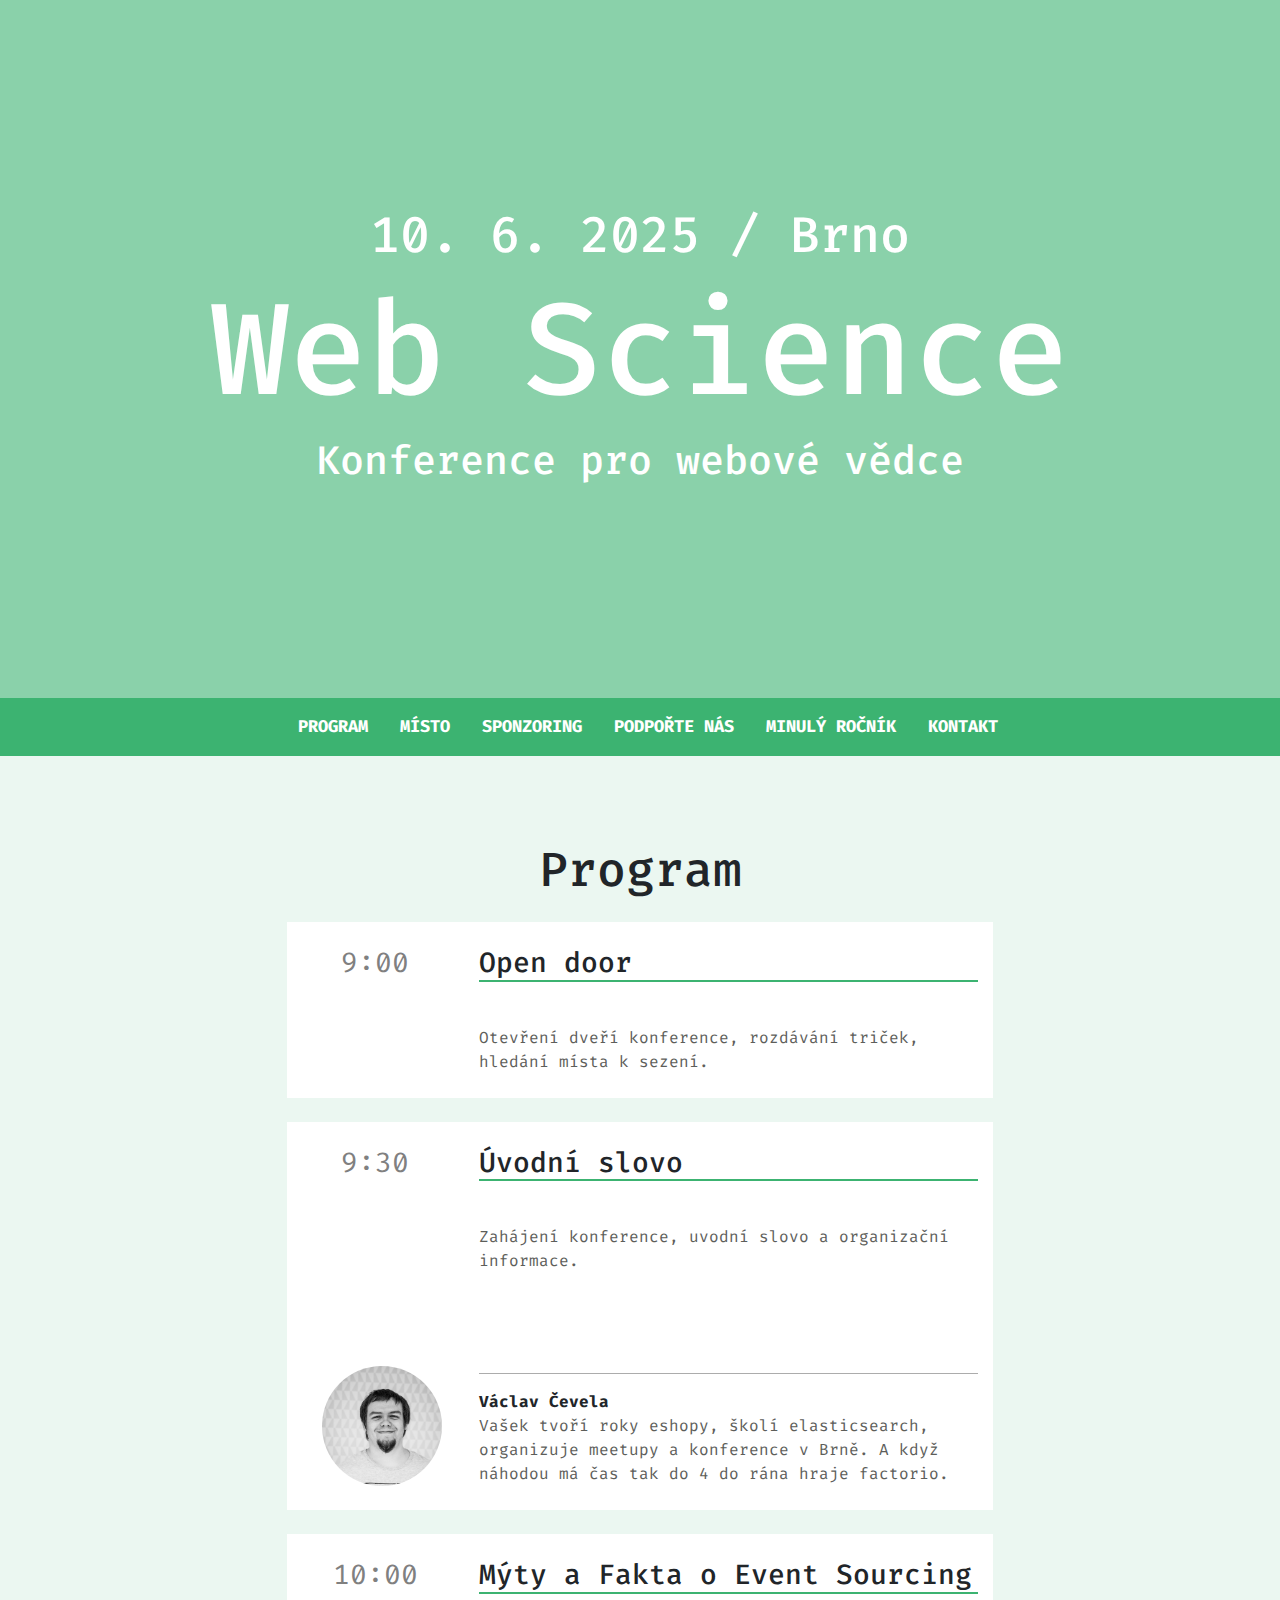
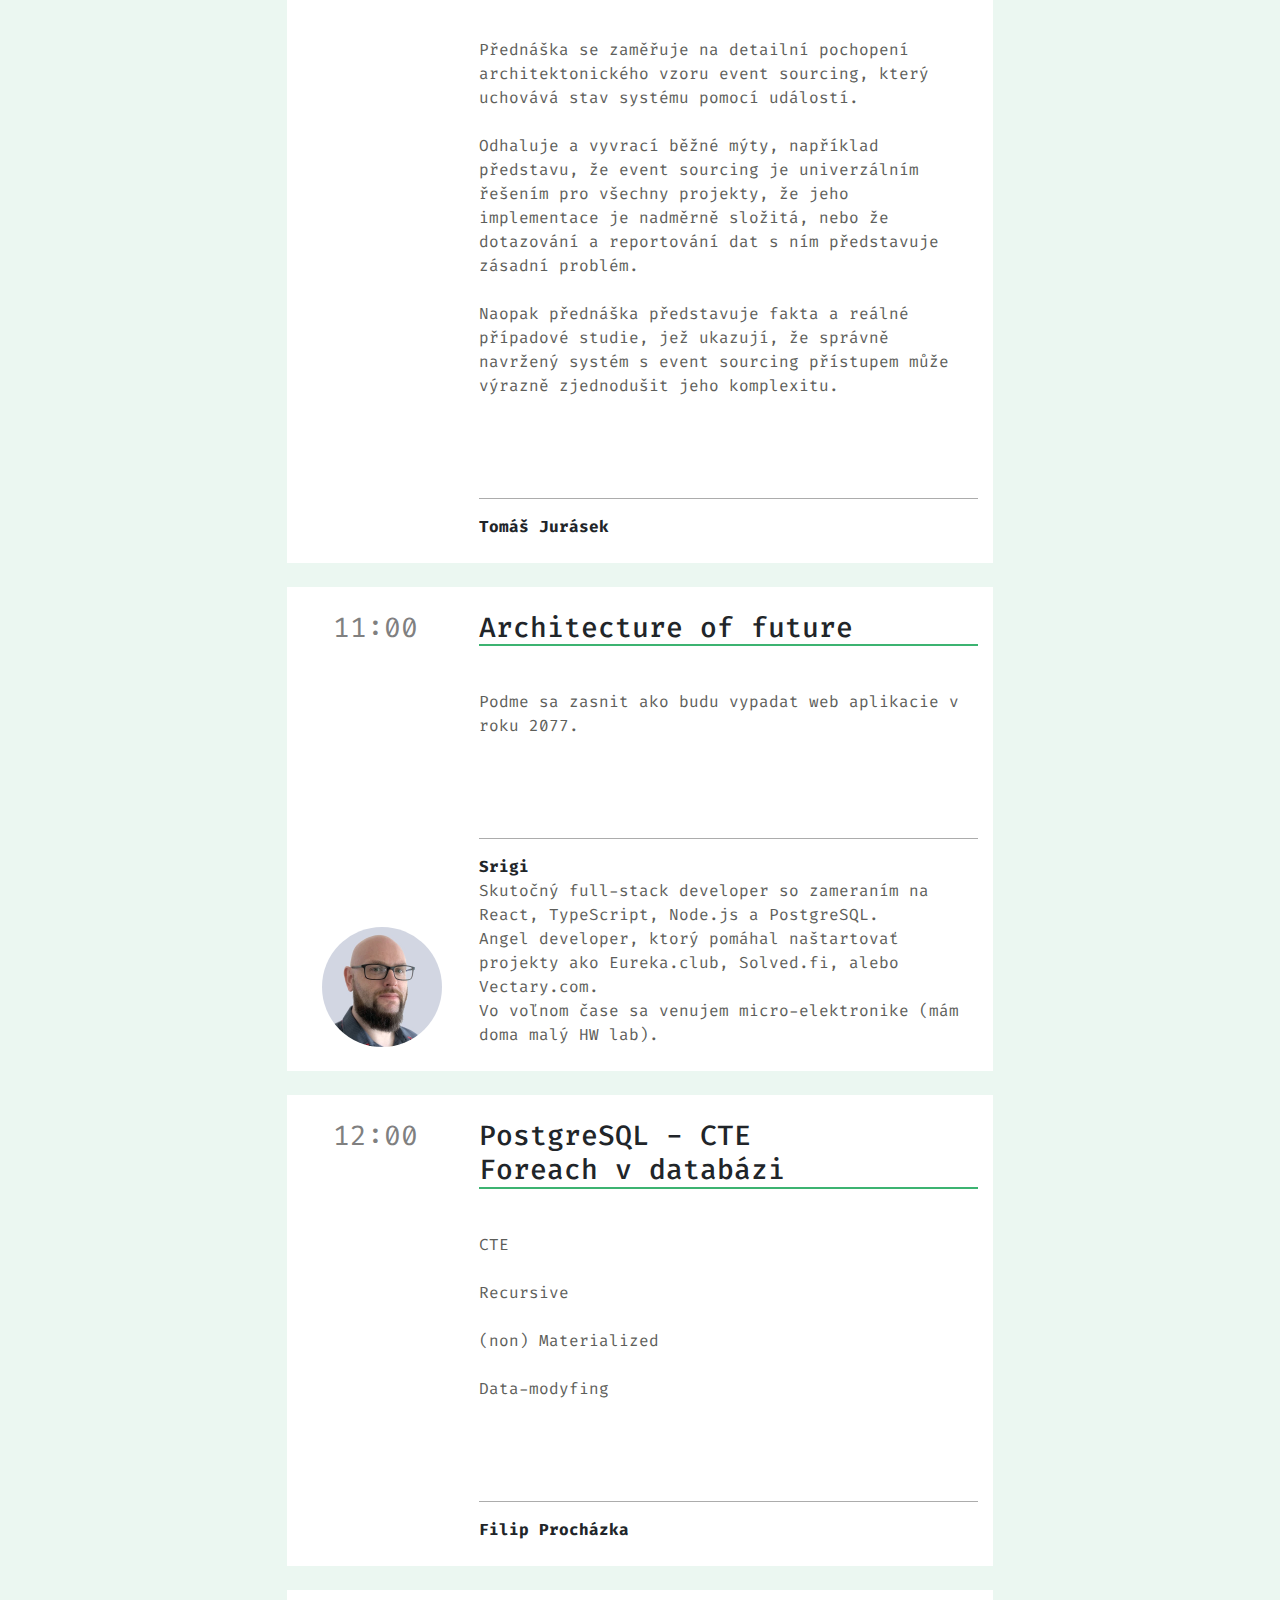
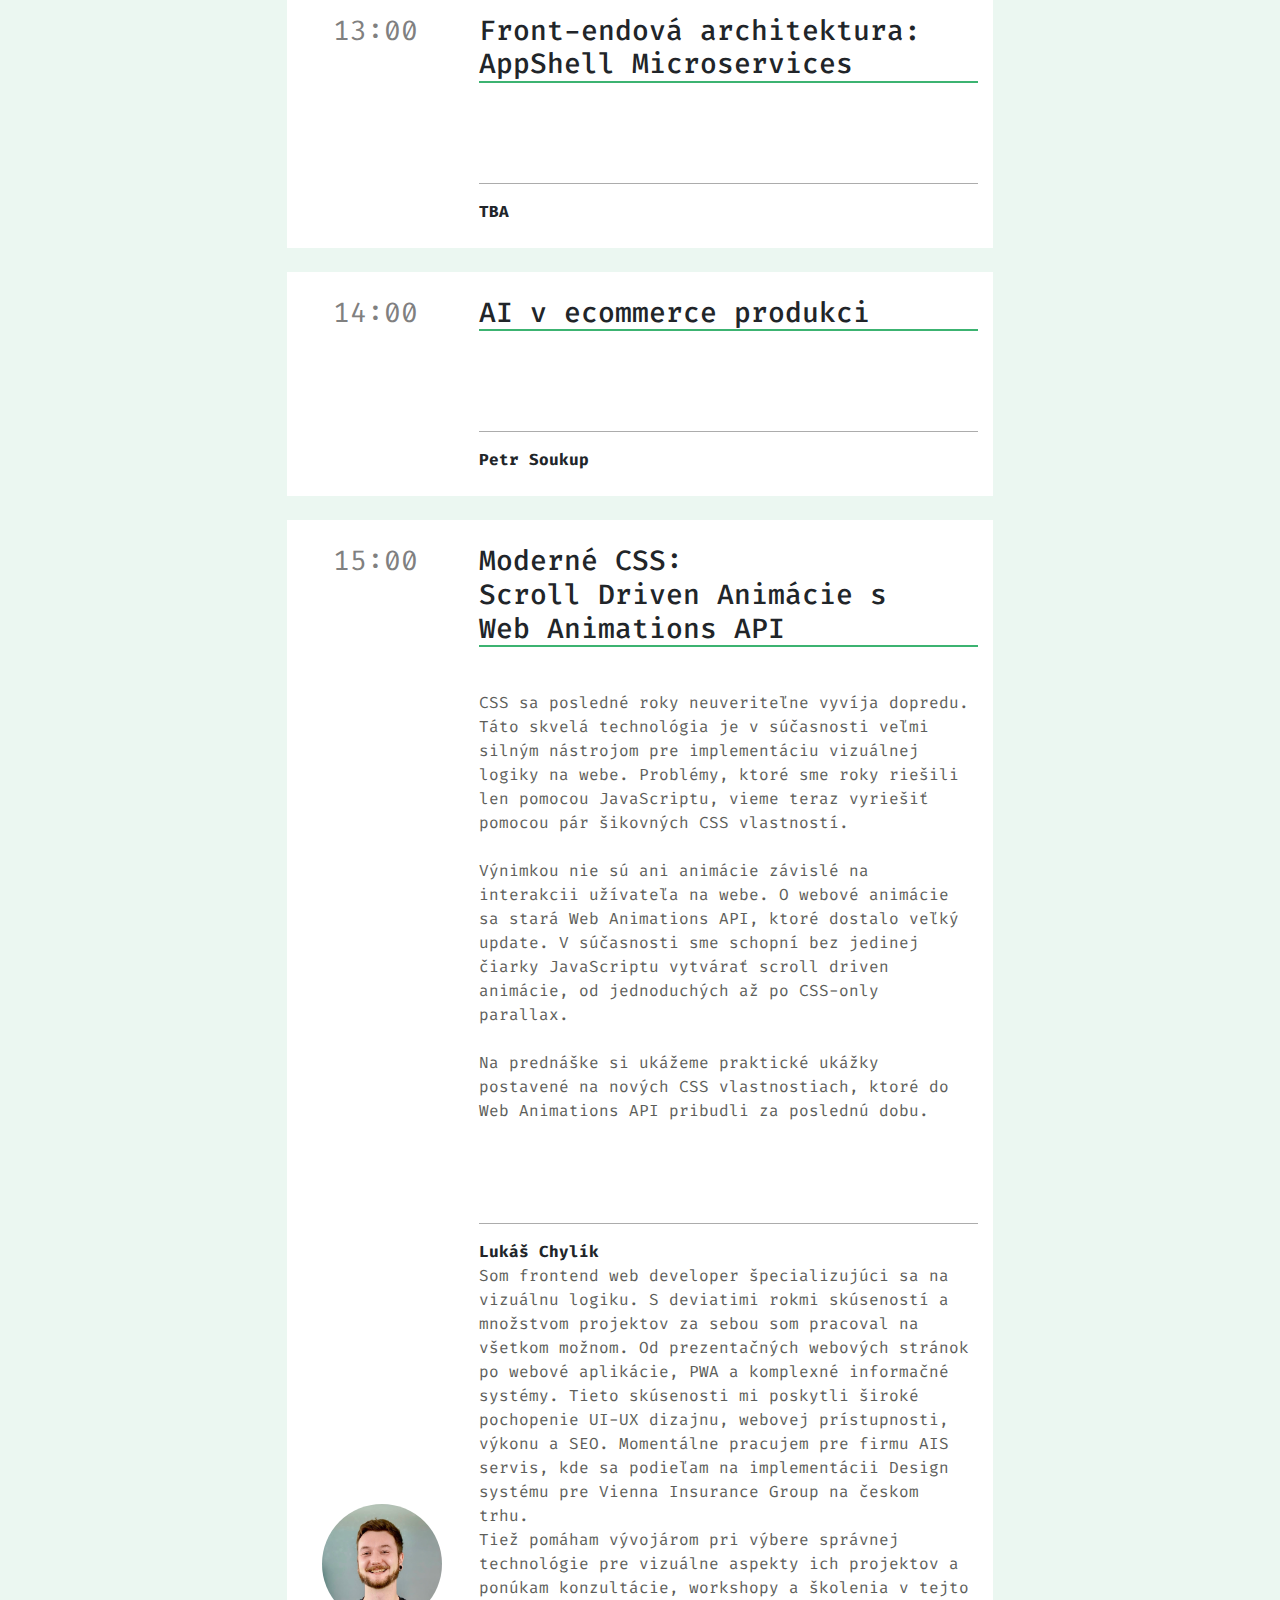
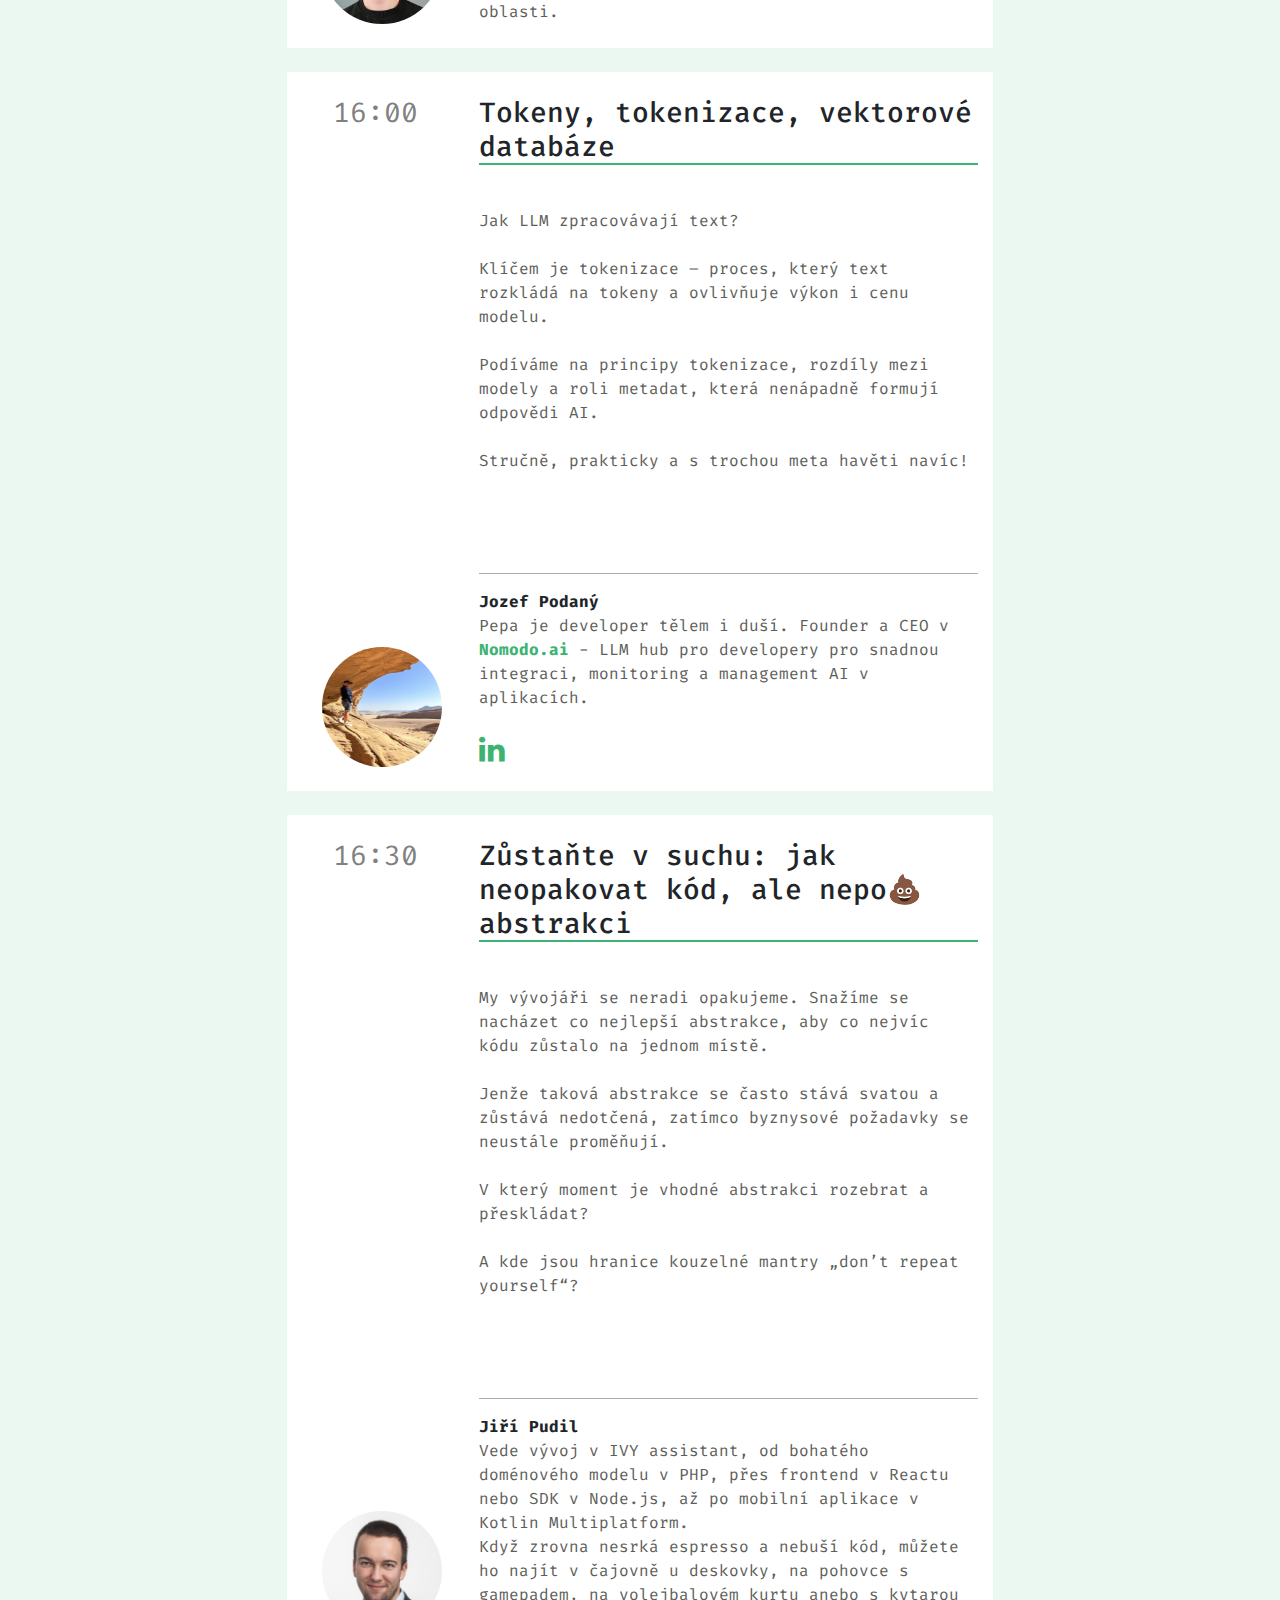
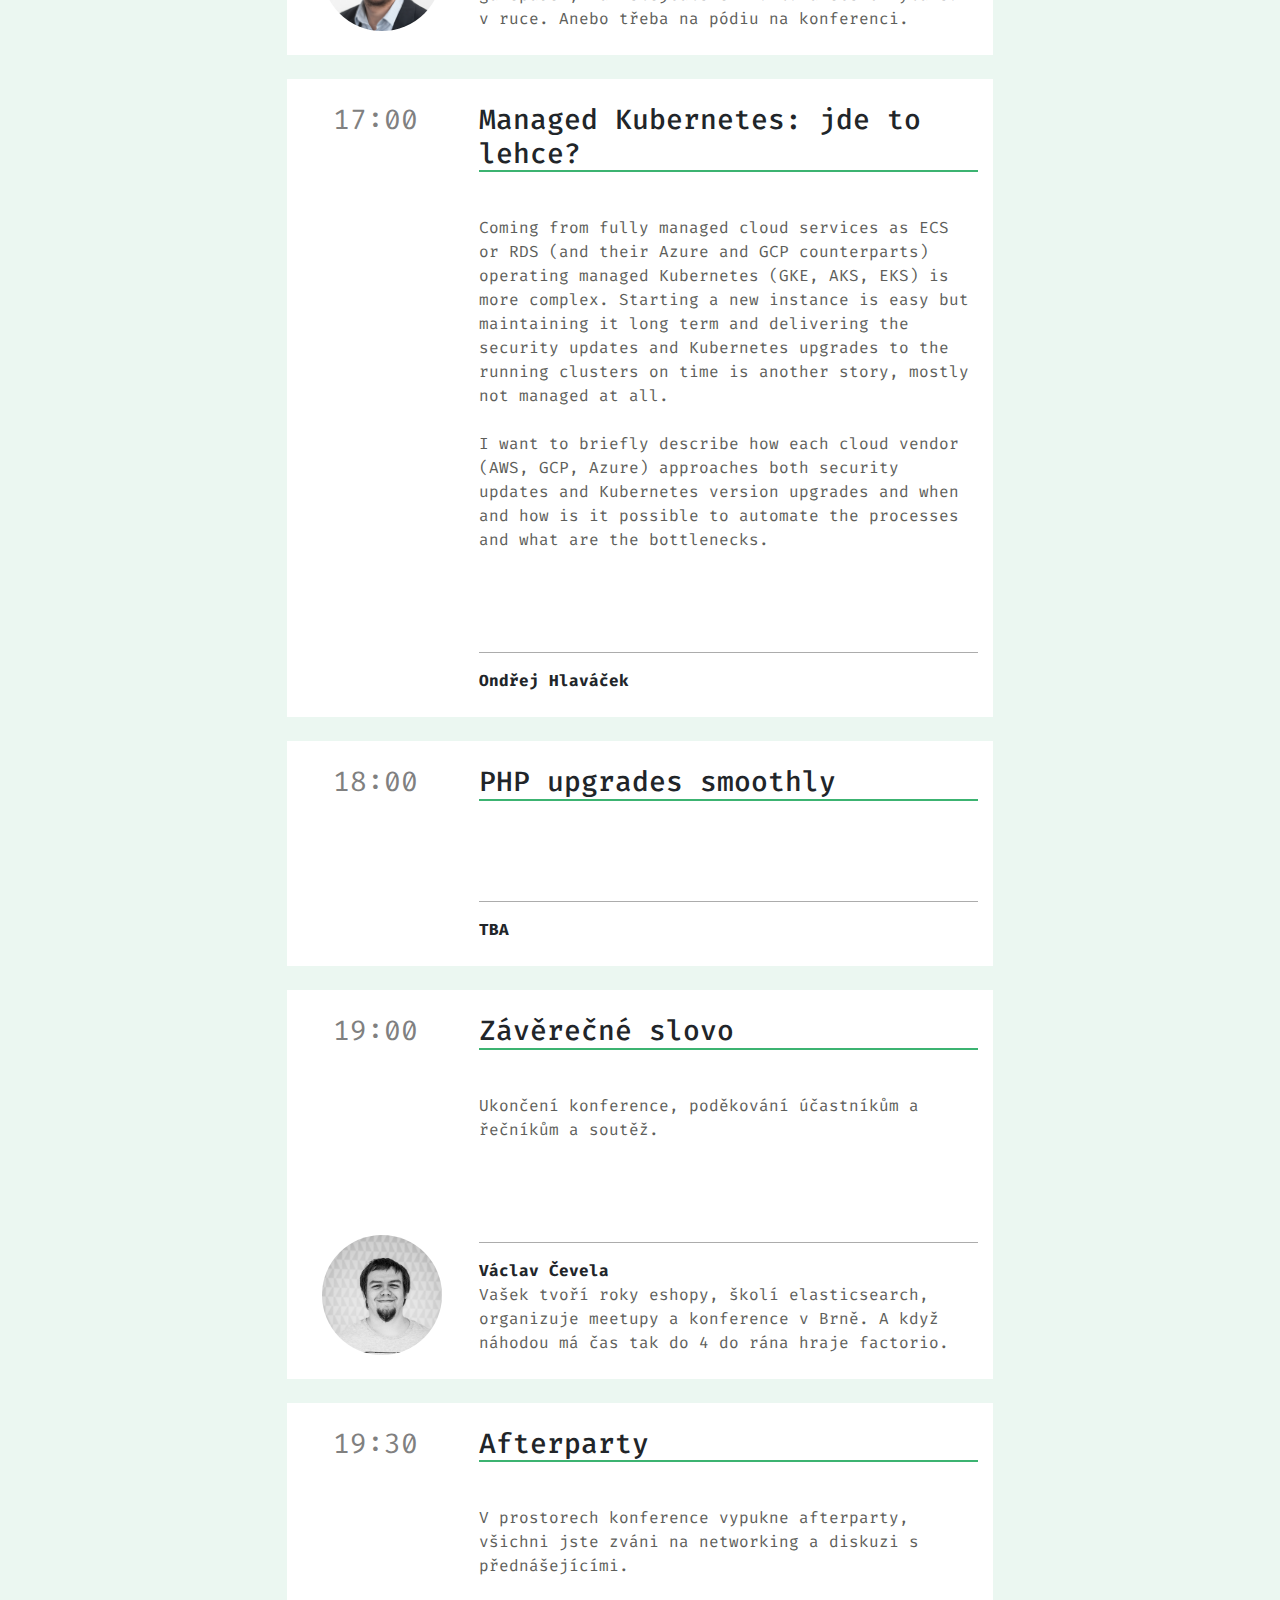
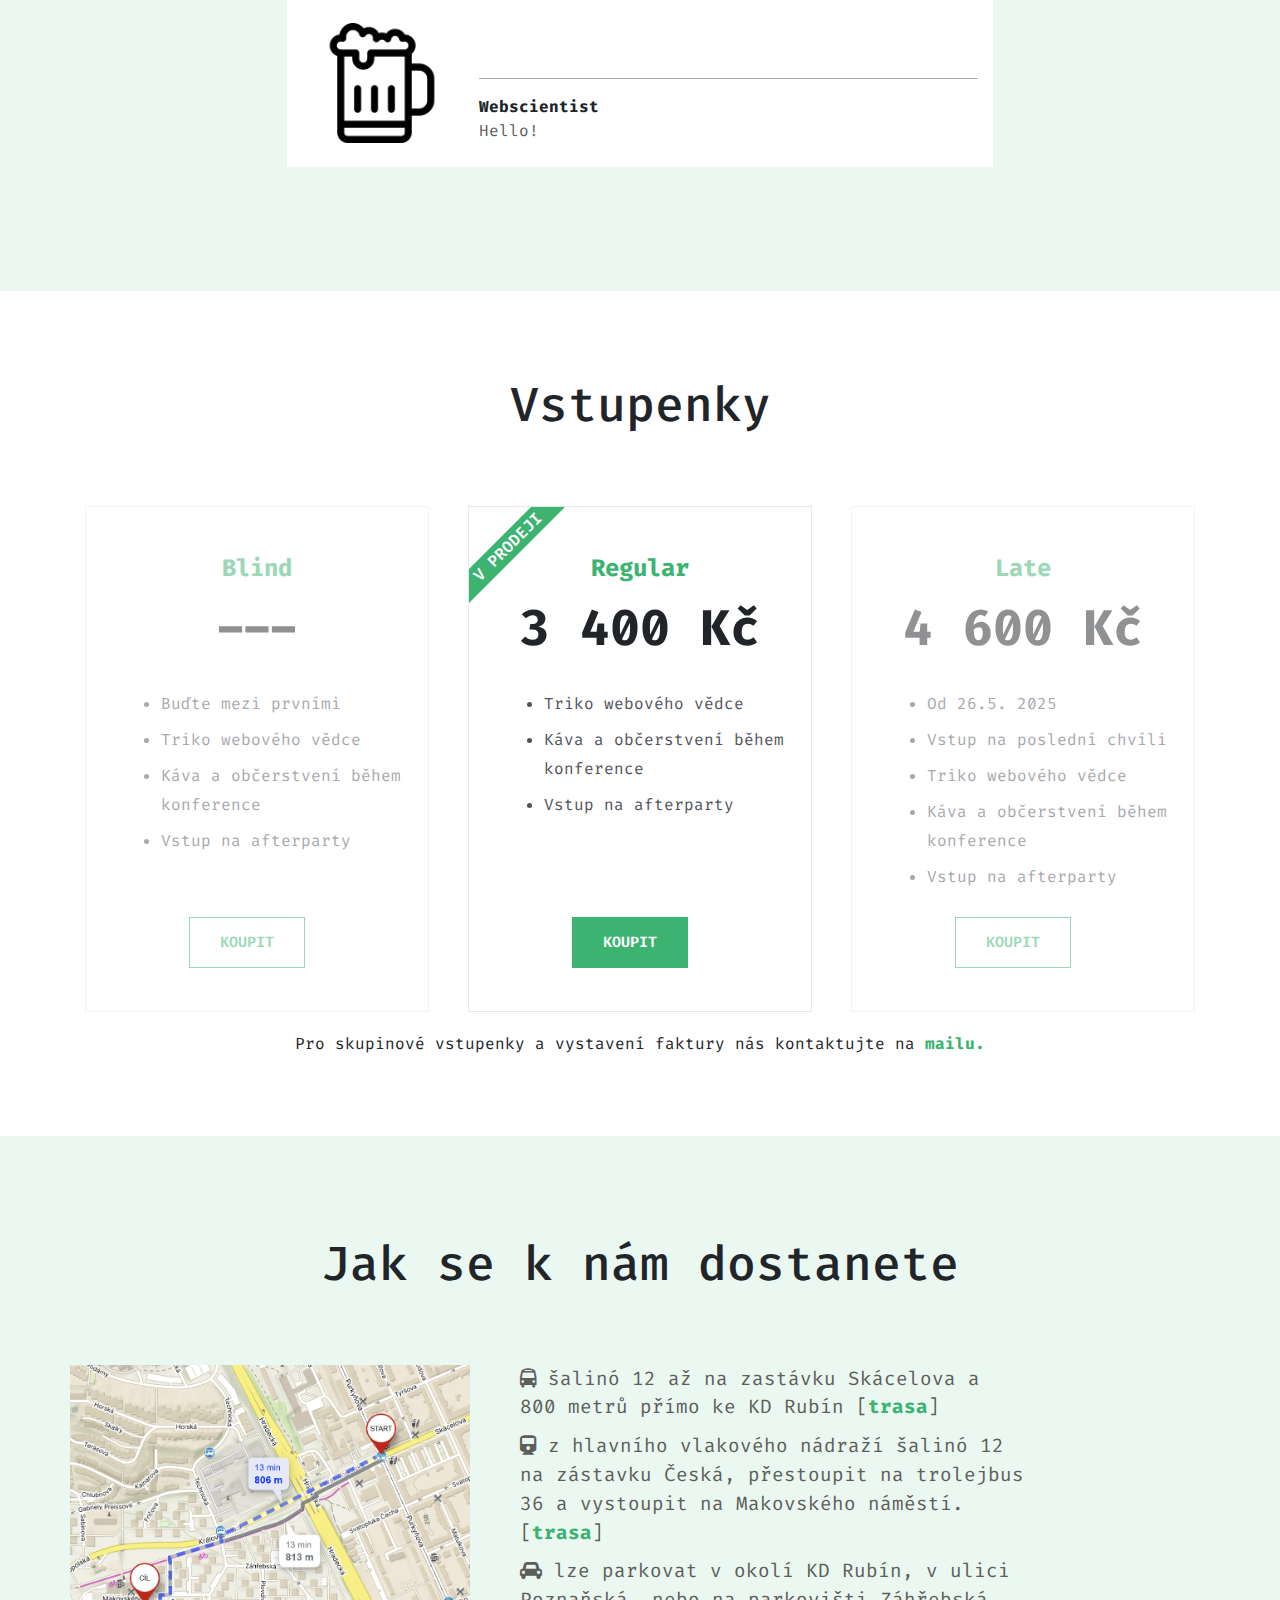
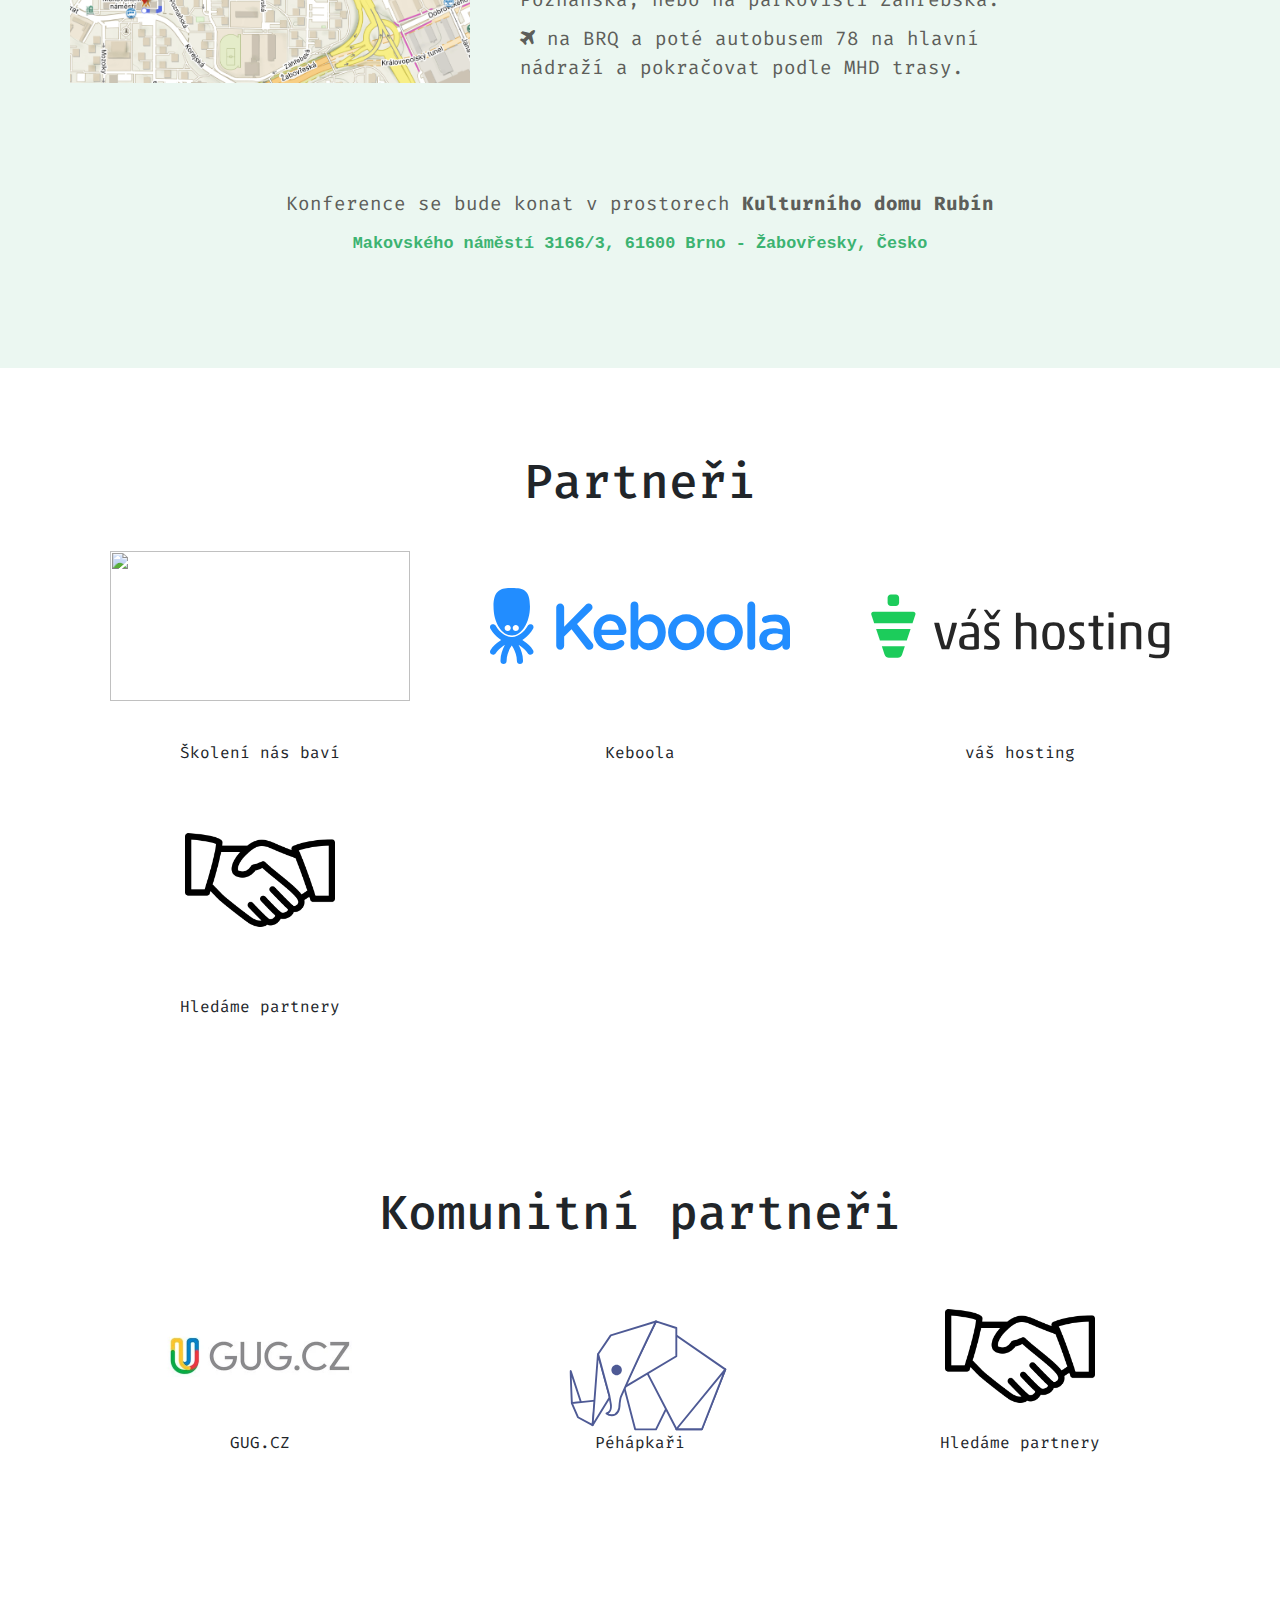
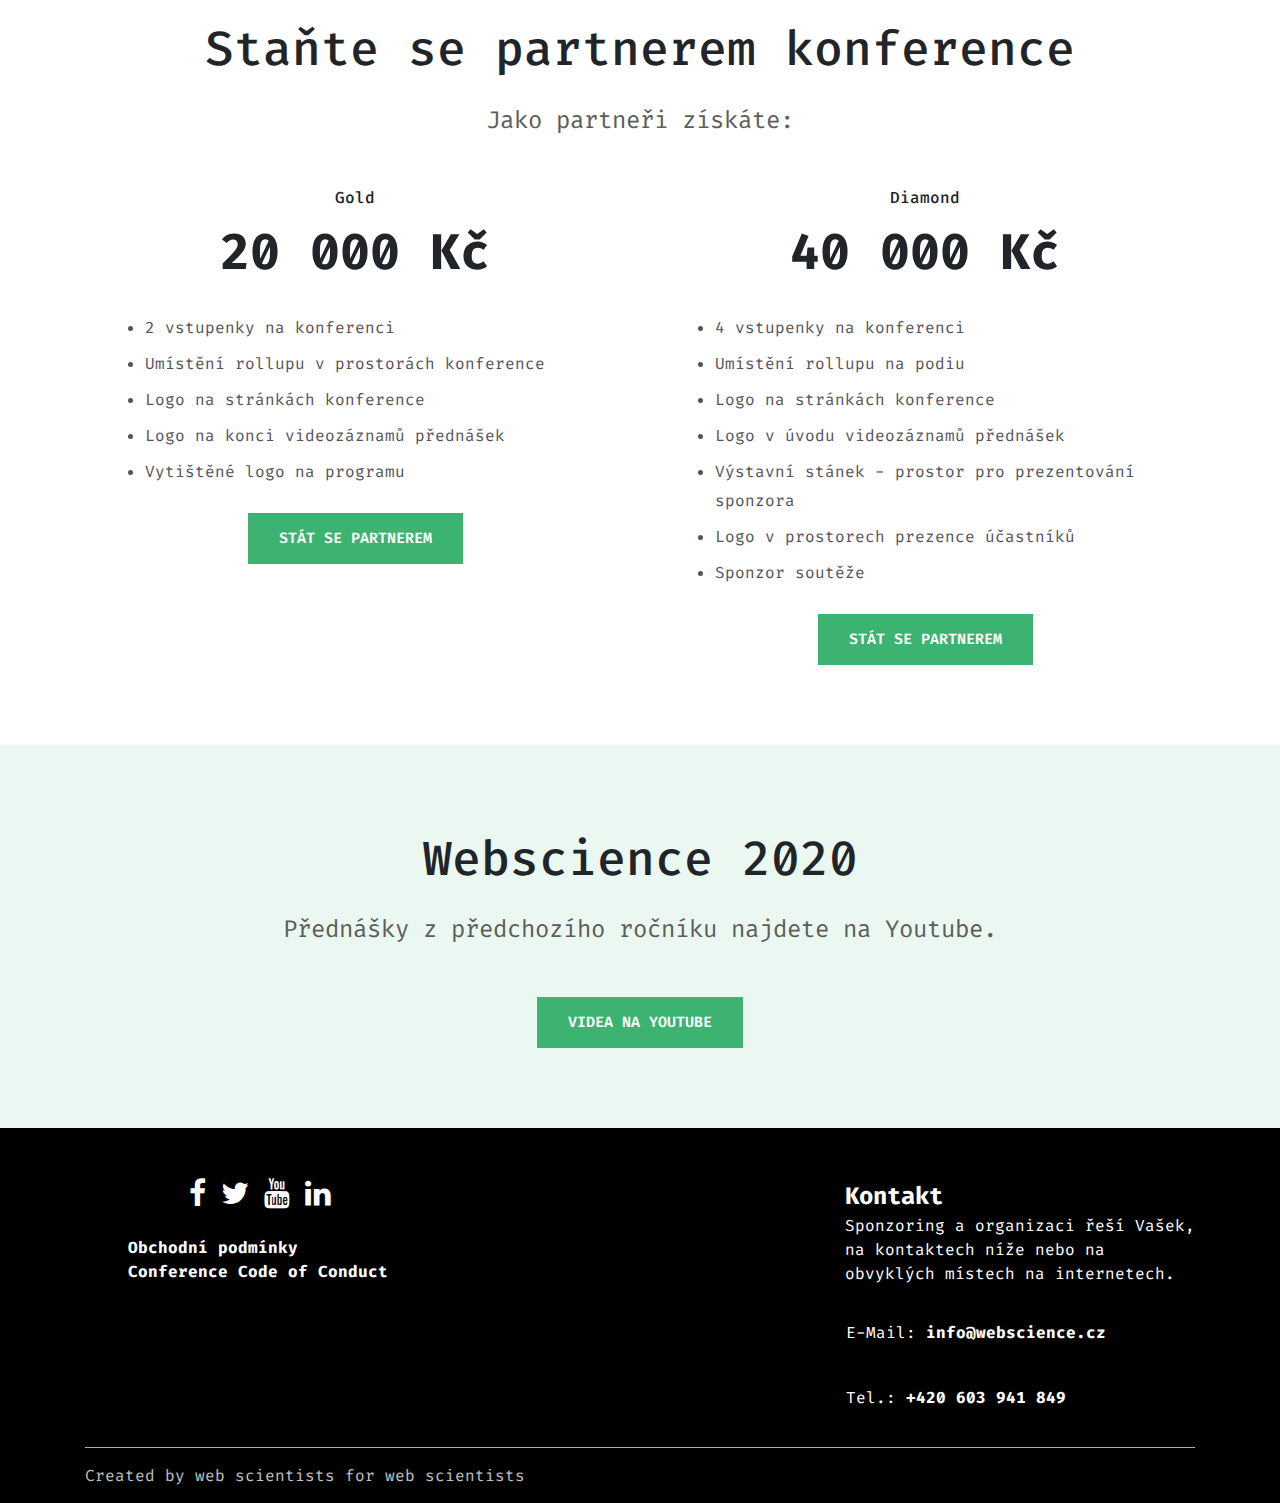
==== index.html @ 7cd4ff77 "typo" ====
<!DOCTYPE html>
<html lang="en">

<head>
    <meta charset="UTF-8">
    <meta name="viewport" content="width=device-width, initial-scale=1.0">
    <meta http-equiv="X-UA-Compatible" content="ie=edge">

    <!-- Google tag (gtag.js) -->
    <script async src="https://www.googletagmanager.com/gtag/js?id=G-Y8CGC4CB51"></script>
    <script>
        window.dataLayer = window.dataLayer || [];
        function gtag(){dataLayer.push(arguments);}
        gtag('js', new Date());

        gtag('config', 'G-Y8CGC4CB51');
    </script>

    <meta name="description" content="Web Science je konference pro webové vědce v Brně. Přijďte si poslechnout jak se dělají weby v 21. století">
    <meta name="keywords" content="konference, prednasky, vzdelavani, workshopy">

    <meta name="og:title" property="og:title" content="Web Science Konference / 10. 6. 2025 / Brno">
    <meta name="og:description" property="og:description" content="Web Science je konference pro webové vědce v Brně. Přijďte si poslechnout jak se dělají weby v 21. století">
    <meta name="og:image" property="og:image" content="https://www.webscience.cz/img/konference_info.png">
    <meta name="og:url" property="og:url" content="https://www.webscience.cz">
    <meta name="og:type" property="og:type" content="website">
    <meta name="og:app_id" property="og:app_id" content="105376257677570">

    <script src="https://api.mapy.cz/loader.js"></script>
    <script>
        Loader.load()
    </script>

    <link rel="stylesheet" href="https://stackpath.bootstrapcdn.com/bootstrap/4.4.1/css/bootstrap.min.css" integrity="sha384-Vkoo8x4CGsO3+Hhxv8T/Q5PaXtkKtu6ug5TOeNV6gBiFeWPGFN9MuhOf23Q9Ifjh" crossorigin="anonymous">
    <link rel="stylesheet" href="https://cdnjs.cloudflare.com/ajax/libs/font-awesome/4.7.0/css/font-awesome.min.css">
    <link rel="stylesheet" href="https://cdn.jsdelivr.net/gh/englishextra/iframe-lightbox@0.2.8/css/iframe-lightbox.min.css">
    <link rel="stylesheet" href="style.css?v=8">
    <link rel="icon" href="img/favicon.png">

    <title>Web Science Konference / 10. 6. 2025 / Brno</title>
</head>

<body>
    <a href="#" id="to-top" class="hidden"><i class="fa fa-angle-up" style="font-size: 28px;color: white;"></i></a>

    <section id="welcome" class="overlay" style="padding-top:0;padding-bottom:0;">
        <div class="text">
            <h5 class="event-date">10. 6. 2025 / Brno</h5>
            <h1 class="brand">Web Science</h1>
            <h6 class="event">Konference pro webové vědce</h6>
        </div>
    </section>

    <header id="menu-space">
        <div class="container">
            <nav id="menu-navbar" class="navbar navbar-expand-md navbar-dark">
                <div id="header-title" class="navbar-brand"></div>

                <button class="navbar-toggler" data-toggle="collapse" data-target="#collapse_target">
                <span class="navbar-toggler-icon"></span>
            </button>
                <div class="collapse navbar-collapse" id="collapse_target">
                    <ul id="menu" class="navbar-nav menu-smaller">
                        <li class="nav-item">
                            <a class="nav-link" href="#program">Program</a>
                        </li>
                        <li class="nav-item">
                            <a class="nav-link" href="#misto">Místo</a>
                        </li>
                        <li class="nav-item">
                            <a class="nav-link" href="#sponzoring">Sponzoring</a>
                        </li>
                        <li class="nav-item">
                            <a class="nav-link" href="#vstupenky">Podpořte nás</a>
                        </li>
                        <li class="nav-item">
                            <a class="nav-link" href="#2020">Minulý ročník</a>
                        </li>
                        <li class="nav-item">
                            <a class="nav-link" href="#kontakt">Kontakt</a>
                        </li>
                    </ul>
                </div>
            </nav>
        </div>
    </header>

    <section id="program" class="section section-with-background">
        <div class="container center">
            <h2>Program</h2>
            <div class="program-box">
                <div class="program-time">
                    <span>9:00</span>
                </div>
                <div class="program-text">
                    <h3 class="program-name">Open door</h3>
                    <p class="program-description">Otevření dveří konference, rozdávání triček, hledání místa k sezení.</p>
                </div>
            </div>
            <div class="program-box">
                <div class="program-time">
                    <span>9:30</span>
                    <img class="speaker" src="img/speaker/vasek.jpg">
                </div>
                <div class="program-text">
                    <h3 class="program-name">Úvodní slovo</h3>
                    <p class="program-description">Zahájení konference, uvodní slovo a organizační informace.</p>
                    <hr>
                    <b>Václav Čevela</b>
                    <p>Vašek tvoří roky eshopy, školí elasticsearch, organizuje meetupy a konference v Brně. A když náhodou má čas tak do 4 do rána hraje factorio.</p>
                </div>
            </div>
            <div class="program-box">
                <div class="program-time">
                    <span>10:00</span>
<!--                    <img class="speaker" src="img/speaker/tomas-jurasek.jpg">-->
                </div>

                <div class="program-text">
                    <h3 class="program-name">Mýty a Fakta o Event Sourcing</h3>
                    <p class="program-description">
                        Přednáška se zaměřuje na detailní pochopení architektonického vzoru event sourcing, který uchovává stav  systému pomocí událostí.
                    </p>
                    <p>
                        Odhaluje a vyvrací běžné mýty, například představu, že event sourcing je univerzálním řešením pro všechny projekty,
                        že jeho implementace je nadměrně složitá, nebo že dotazování a reportování dat s ním představuje zásadní problém.
                    </p>
                    <p>
                        Naopak přednáška představuje fakta a reálné případové studie, jež ukazují, že správně navržený systém s event sourcing přístupem
                        může výrazně zjednodušit jeho komplexitu.
                    </p>
                    <hr>
                    <b>Tomáš Jurásek</b>
                    <p></p>
                </div>
            </div>
            <div class="program-box">
                <div class="program-time">
                    <span>11:00</span>
                    <img class="speaker" src="img/speaker/srigi.jpg">
                </div>

                <div class="program-text">
                    <h3 class="program-name">Architecture of future</h3>
                    <p class="program-description">Podme sa zasnit ako budu vypadat web aplikacie v roku 2077.</p>
                    <hr>
                    <b>Srigi</b>
                    <p>
                        Skutočný full-stack developer so zameraním na React, TypeScript, Node.js a PostgreSQL.
                        <br>
                        Angel developer, ktorý pomáhal naštartovať projekty ako Eureka.club, Solved.fi, alebo Vectary.com.
                        <br>
                        Vo voľnom čase sa venujem micro-elektronike (mám doma malý HW lab).
                    </p>
                </div>
            </div>
            <div class="program-box">
                <div class="program-time">
                    <span>12:00</span>
<!--                    <img class="speaker" src="img/speaker/filip-prochazka.jpg">-->
                </div>

                <div class="program-text">
                    <h3 class="program-name">
                        PostgreSQL - CTE
                        <br>
                        Foreach v databázi
                    </h3>
                    <p class="program-description">
                        CTE
                    </p>
                    <p>
                        Recursive
                    </p>
                    <p>
                        (non) Materialized
                    </p>
                    <p>
                        Data-modyfing
                    </p>
                    <hr>
                    <b>Filip Procházka</b>
                    <p></p>
                </div>
            </div>
            <div class="program-box">
                <div class="program-time">
                    <span>13:00</span>
<!--                    <img class="speaker" src="img/speaker/oriflame.jpg">-->
                </div>

                <div class="program-text">
                    <h3 class="program-name">Front-endová architektura: AppShell Microservices</h3>
<!--                    <p class="program-description">Ukážeme si, jak hybridní přístup k renderování webových stránek kombinuje techniky jako server-side rendering (SSR), client-side rendering (CSR) a statické generování (SSG). Dozvíte se, jak naše ASMS služby zjednodušují správu komplexních webových front-endů a výrazně zlepšují uživatelský zážitek.</p>-->
                    <hr>
                    <b>TBA</b>
                    <p></p>
                </div>
            </div>
            <div class="program-box">
                <div class="program-time">
                    <span>14:00</span>
<!--                    <img class="speaker" src="img/speaker/petr-soukup.jpg">-->
                </div>

                <div class="program-text">
                    <h3 class="program-name">AI v ecommerce produkci</h3>
<!--                    <p class="program-description">TBA</p>-->
                    <hr>
                    <b>Petr Soukup</b>
                    <p></p>
                </div>
            </div>
            <div class="program-box">
                <div class="program-time">
                    <span>15:00</span>
                    <img class="speaker" src="img/speaker/lukas-chylik.jpg">
                </div>

                <div class="program-text">
                    <h3 class="program-name">Moderné CSS: <br> Scroll Driven Animácie s <br>Web Animations API</h3>
                    <p class="program-description">
                        CSS sa posledné roky neuveriteľne vyvíja dopredu. Táto skvelá technológia je v súčasnosti veľmi silným nástrojom pre implementáciu vizuálnej logiky na webe. Problémy, ktoré sme roky riešili len pomocou JavaScriptu, vieme teraz vyriešiť pomocou pár šikovných CSS vlastností.
                    </p>
                    <p>
                        Výnimkou nie sú ani animácie závislé na interakcii užívateľa na webe. O webové animácie sa stará Web Animations API, ktoré dostalo veľký update. V súčasnosti sme schopní bez jedinej čiarky JavaScriptu vytvárať scroll driven animácie, od jednoduchých až po CSS-only parallax.
                    </p>
                    <p>
                        Na prednáške si ukážeme praktické ukážky postavené na nových CSS vlastnostiach, ktoré do Web Animations API pribudli za poslednú dobu.
                    </p>
                    <hr>
                    <b>Lukáš Chylík</b>
                    <p>
                        Som frontend web developer špecializujúci sa na vizuálnu logiku. S deviatimi rokmi skúseností a množstvom projektov za sebou som pracoval na všetkom možnom. Od prezentačných webových stránok po webové aplikácie, PWA a komplexné informačné systémy. Tieto skúsenosti mi poskytli široké pochopenie UI-UX dizajnu, webovej prístupnosti, výkonu a SEO. Momentálne pracujem pre firmu AIS servis, kde sa podieľam na implementácii Design systému pre Vienna Insurance Group na českom trhu.
                        <br>
                        Tiež pomáham vývojárom pri výbere správnej technológie pre vizuálne aspekty ich projektov a ponúkam konzultácie, workshopy a školenia v tejto oblasti.
                    </p>
                </div>
            </div>
            <div class="program-box">
                <div class="program-time">
                    <span>16:00</span>
                    <img class="speaker" src="img/speaker/pepa-podany.png">
                </div>

                <div class="program-text">
                    <h3 class="program-name">Tokeny, tokenizace, vektorové databáze</h3>
                    <p class="program-description">
                        Jak LLM zpracovávají text?
                    </p>
                    <p>
                        Klíčem je tokenizace – proces, který text rozkládá na tokeny a ovlivňuje výkon i cenu modelu.
                    </p>
                    <p>
                        Podíváme na principy tokenizace, rozdíly mezi modely a roli metadat, která nenápadně formují odpovědi AI.
                    </p>
                    <p>
                        Stručně, prakticky a s trochou meta havěti navíc!
                    </p>
                    <hr>
                    <b>Jozef Podaný</b>
                    <p>
                        Pepa je developer tělem i duší. Founder a CEO v <a href="https://www.nomodo.ai/" target="_blank">Nomodo.ai</a> - LLM hub pro developery pro snadnou integraci, monitoring a management AI v aplikacích.
                    </p>
                    <p>
                        <a href="https://www.linkedin.com/in/podany-josef/"><i class="fa fa-linkedin" style="font-size:30px;"></i></a>
                    </p>
                </div>
            </div>
<!--            <div class="program-box">-->
<!--                <div class="program-time">-->
<!--                    <span>16:20</span>-->
<!--                    <img class="speaker" src="img/speaker/michal-abaffy.jpg">-->
<!--                </div>-->
<!---->
<!--                <div class="program-text">-->
<!--                    <h3 class="program-name">Program - TBA</h3>-->
<!--                    <p class="program-description">TBA</p>-->
<!--                    <hr>-->
<!--                    <b>Michal Abaffy</b>-->
<!--                    <p>Něco o něm</p>-->
<!--                </div>-->
<!--            </div>-->
            <div class="program-box">
                <div class="program-time">
                    <span>16:30</span>
                    <img class="speaker" src="img/speaker/jirka-pudil.jpg">
                </div>

                <div class="program-text">
                    <h3 class="program-name">Zůstaňte v suchu: jak neopakovat kód, ale nepo💩 abstrakci</h3>
                    <p class="program-description">
                        My vývojáři se neradi opakujeme. Snažíme se nacházet co nejlepší abstrakce, aby co nejvíc kódu zůstalo na jednom místě.
                    </p>
                    <p>
                        Jenže taková abstrakce se často stává svatou a zůstává nedotčená, zatímco byznysové požadavky se neustále proměňují.
                    </p>
                    <p>
                        V který moment je vhodné abstrakci rozebrat a přeskládat?
                    </p>
                    <p>
                        A kde jsou hranice kouzelné mantry „don’t repeat yourself“?
                    </p>
                    <hr>
                    <b>Jiří Pudil</b>
                    <p>
                        Vede vývoj v IVY assistant, od bohatého doménového modelu v PHP, přes frontend v Reactu nebo SDK v Node.js, až po mobilní aplikace v Kotlin Multiplatform.
                        <br>
                        Když zrovna nesrká espresso a nebuší kód, můžete ho najít v čajovně u deskovky, na pohovce s gamepadem, na volejbalovém kurtu anebo s kytarou v ruce. Anebo třeba na pódiu na konferenci.
                    </p>
                </div>
            </div>
            <div class="program-box">
                <div class="program-time">
                    <span>17:00</span>
<!--                    <img class="speaker" src="img/speaker/ondrej-hlavacek.jpg">-->
                </div>

                <div class="program-text">
                    <h3 class="program-name">Managed Kubernetes: jde to lehce?</h3>
                    <p class="program-description">
                        Coming from fully managed cloud services as ECS or RDS (and their Azure and GCP counterparts) operating managed Kubernetes (GKE, AKS, EKS) is more complex. Starting a new instance is easy but maintaining it long term and delivering the security updates and Kubernetes upgrades to the running clusters on time is another story, mostly not managed at all.
                    </p>
                    <p>
                        I want to briefly describe how each cloud vendor (AWS, GCP, Azure) approaches both security updates and Kubernetes version upgrades and when and how is it possible to automate the processes and what are the bottlenecks.
                    </p>
                    <hr>
                    <b>Ondřej Hlaváček</b>
                    <p></p>
                </div>
            </div>
            <div class="program-box">
                <div class="program-time">
                    <span>18:00</span>
<!--                    <img class="speaker" src="img/speaker/kiwi.jpg">-->
                </div>

                <div class="program-text">
                    <h3 class="program-name">PHP upgrades smoothly</h3>
<!--                    <p class="program-description">TBA</p>-->
                    <hr>
                    <b>TBA</b>
                    <p></p>
                </div>
            </div>
            <div class="program-box">
                <div class="program-time">
                    <span>19:00</span>
                    <img class="speaker" src="img/speaker/vasek.jpg">
                </div>
                <div class="program-text">
                    <h3 class="program-name">Závěrečné slovo</h3>
                    <p class="program-description">
                        Ukončení konference, poděkování účastníkům a řečníkům a soutěž.
                    </p>
                    <hr>
                    <b>Václav Čevela</b>
                    <p>Vašek tvoří roky eshopy, školí elasticsearch, organizuje meetupy a konference v Brně. A když náhodou má čas tak do 4 do rána hraje factorio.</p>
                </div>
            </div>
            <div class="program-box">
                <div class="program-time">
                    <span>19:30</span>
                    <img src="img/beer.png">
                </div>

                <div class="program-text">
                    <h3 class="program-name">Afterparty</h3>
                    <p class="program-description">
                        V prostorech konference vypukne afterparty, všichni jste zváni na networking a diskuzi s přednášejícími.
                    </p>
                    <hr>
                    <b>Webscientist</b>
                    <p>Hello!</p>
                </div>
            </div>
        </div>
    </section>

    <section id="vstupenky" class="section section-with-buy-box">
        <div class="container center">
            <h2>Vstupenky</h2>
            <br>
            <br>
            <div class="buy-box">
                <div class="buy-package sold-out">
                    <h6>Blind</h6>
                    <div class="package-price">
                        <span>---</span>
                    </div>
                    <div class="package-description">
                        <ul>
                            <li>Buďte mezi prvními</li>
                            <li>Triko webového vědce</li>
                            <li>Káva a občerstvení během konference</li>
                            <li>Vstup na afterparty</li>
                        </ul>
                    </div>
                    <a href="#" class="my-btn disabled" data-srolling="true">Koupit</a>
                </div>
                <div class="buy-package">
                    <span class="sale-label">V prodeji</span>
                    <h6>Regular</h6>
                    <div class="package-price">
                        <span>3 400 Kč</span>
                    </div>
                    <div class="package-description">
                        <ul>
                            <li>Triko webového vědce</li>
                            <li>Káva a občerstvení během konference</li>
                            <li>Vstup na afterparty</li>
                        </ul>
                    </div>
                    <a href="https://buy.stripe.com/bIY28M0Et1ASa3e289" class="my-btn" data-scrolling="true">Koupit</a>
                </div>
                <div class="buy-package sold-out">
                    <h6>Late</h6>
                    <div class="package-price">
                        <span>4 600 Kč</span>
                    </div>
                    <div class="package-description">
                        <ul>
                            <li>Od 26.5. 2025</li>
                            <li>Vstup na poslední chvíli</li>
                            <li>Triko webového vědce</li>
                            <li>Káva a občerstvení během konference</li>
                            <li>Vstup na afterparty</li>
                        </ul>
                    </div>
                    <a href="#" class="my-btn disabled" data-srolling="true">Koupit</a>
                </div>
            </div>
            Pro skupinové vstupenky a vystavení faktury nás kontaktujte na <a href="mailto:info@webscience.cz>">mailu.</a>
        </div>
    </section>

    <section id="misto" class="section section-with-background">
        <div class="container center">
            <h2>Jak se k nám dostanete</h2>
            <br>
            <br>
            <div class="row">
                <a class="map" href="https://mapy.cz/turisticka?source=firm&id=428590&x=16.5768886&y=49.2185193&z=18">
                    <div class="col-md-6">
                    </div>
                </a>
                <div class="col-md-6 text">
                    <ul>
                        <li><i class="fa fa-bus"></i> šalinó 12 až na zastávku Skácelova a 800 metrů přímo ke KD Rubín [<a href="https://mapy.cz/s/novafonuru" data-padding-bottom="96%" target="_blank">trasa</a>]</li>
                        <li><i class="fa fa-train"></i> z hlavního vlakového nádraží šalinó 12 na zástavku Česká, přestoupit na trolejbus 36 a vystoupit na Makovského náměstí. [<a href="https://mapy.cz/s/cutavejupu" data-padding-bottom="96%" target="_blank">trasa</a>]</li>
                        <li><i class="fa fa-car"></i> lze parkovat v okolí KD Rubín, v ulici Poznaňská, nebo na parkovišti Záhřebská.</li>
                        <li><i class="fa fa-plane"></i> na BRQ a poté autobusem 78 na hlavní nádraží a pokračovat podle MHD trasy.</li>
                    </ul>
                </div>
            </div>
            <div class="row">
                <div class="col-md-12 text-center">
                    <ul>
                        <li>Konference se bude konat v prostorech <strong>Kulturního domu Rubín</strong></li>
                        <li><code>Makovského náměstí 3166/3, 61600 Brno - Žabovřesky, Česko</code></li>
                    </ul>
                </div>
            </div>
        </div>
    </section>

    <section id="sponzoring" class="section section-with-buy-box">
        <div class="container center">
            <h2>Partneři</h2>
            <div class="row sponzors-list">
                <div class="col-md-4">
                    <a href="https://www.skoleninasbavi.cz/" target="_blank">
                        <img src="img/partners/skoleni.svg" width="300" height="150">
                    </a>
                    Školení nás baví
                </div>
                <div class="col-md-4">
                    <a href="https://www.keboola.com/" target="_blank">
                        <img src="img/partners/Keboola_logo.svg" width="300" height="150">
                    </a>
                    Keboola
                </div>
                <div class="col-md-4">
                    <a href="https://www.vas-hosting.cz/" target="_blank">
                        <img src="img/partners/vas-hosting.svg" width="300" height="150">
                    </a>
                    <br />
                    váš hosting
                </div>
            </div>
            <div class="row sponzors-list">
                <div class="col-md-4">
                    <a href="#" target="_blank">
                        <img src="img/hands.png" height="150" >
                    </a>
                    <br />
                    Hledáme partnery
                </div>
            </div>
        </div>
    </section>

    <section class="section section-with-buy-box">
        <div class="container center">
            <h2>Komunitní partneři</h2>
            <div class="row sponzors-list">
                <div class="col-md-4">
                    <a href="https://gug.cz/" target="_blank">
                        <img src="img/partners/gug.webp" width="200" height="150">
                    </a>
                    <br />
                    GUG.CZ
                </div>
                <div class="col-md-4">
                    <a href="https://pehapkari.cz/" target="_blank">
                        <img src="img/partners/pehapkari.svg" width="300" height="150">
                    </a>
                    Péhápkaři
                </div>
                <div class="col-md-4">
                    <a href="#" target="_blank">
                        <img src="img/hands.png" height="150">
                    </a>
                    <br />
                    Hledáme partnery
                </div>
            </div>
        </div>
    </section>

    <section id="be-sponzor" class="section section-with-buy-box">
        <div class="container center">
            <h2>Staňte se partnerem konference</h2>
            <p class="description">Jako partneři získáte:</p>
            <div class="row sponzors-list">
                <div class="col-md-6">
                    <h6>Gold</h6>
                    <div class="package-price">
                        <span>20 000 Kč</span>
                    </div>
                    <div class="package-description">
                        <ul>
                            <li>2 vstupenky na konferenci</li>
                            <li>Umístění rollupu v prostorách konference</li>
                            <li>Logo na stránkách konference</li>
                            <li>Logo na konci videozáznamů přednášek</li>
                            <li>Vytištěné logo na programu</li>
                        </ul>
                    </div>
                    <a href="https://docs.google.com/forms/d/e/1FAIpQLScn_l0kuqSj3A4d-xBy5cH53HOI6S9iSIfmnFir4iHCRrXn-w/viewform?usp=header" class="my-btn">STÁT SE PARTNEREM</a>
                </div>
                <div class="col-md-6">
                    <h6>Diamond</h6>
                    <div class="package-price">
                        <span>40 000 Kč</span>
                    </div>
                    <div class="package-description">
                        <ul>
                            <li>4 vstupenky na konferenci</li>
                            <li>Umístění rollupu na podiu</li>
                            <li>Logo na stránkách konference</li>
                            <li>Logo v úvodu videozáznamů přednášek</li>
                            <li>Výstavní stánek - prostor pro prezentování sponzora</li>
                            <li>Logo v prostorech prezence účastníků</li>
                            <li>Sponzor soutěže</li>
                        </ul>
                    </div>
                    <a href="https://docs.google.com/forms/d/e/1FAIpQLScn_l0kuqSj3A4d-xBy5cH53HOI6S9iSIfmnFir4iHCRrXn-w/viewform?usp=header" class="my-btn">STÁT SE PARTNEREM</a>
                </div>
            </div>
        </div>
    </section>

    <section id="2020" class="section section-with-buy-box section-with-background">
        <div class="container center">
            <h2>Webscience 2020</h2>
            <p class="description">Přednášky z předchozího ročníku najdete na Youtube.</p>

            <a
                href="https://www.youtube.com/watch?v=3vR-0fRJz14&list=PL94TcIGfubimtiK-C0ADrUyz3no-bN3_D"
                class="my-btn"
                target="_blank"
            >
                Videa na Youtube
            </a>
        </div>
    </section>

    <footer>
        <div class="container">
            <div class="footer row">
                <div class="socials col-md-4 center">
                    <a href="https://www.facebook.com/websciencecz/" target="_blank"><i class="fa fa-facebook" style="font-size:30px;color:white"></i></a>
                    <a href="https://x.com/web_science_cz" target="_blank"><i class="fa fa-twitter" style="font-size:30px;color:white"></i></a>
                    <a href="https://www.youtube.com/@webscience_cz" target="_blank"><i class="fa fa-youtube" style="font-size:30px;color:white"></i></a>
                    <a href="https://linkedin.com/web_science_cz" target="_blank"><i class="fa fa-linkedin" style="font-size:30px;color:white"></i></a>

                    <ul class="important-links">
                        <li><a href="https://www.webscience.cz/docs/obchodni_podminky.pdf" target="_blank">Obchodní podmínky</a></li>
                        <li><a href="https://www.webscience.cz/docs/coc.pdf" target="_blank">Conference Code of Conduct</a></li>
                    </ul>
                </div>

                <div class="labels col-md-4 center"></div>
                <div id="kontakt" class="contact col-md-4">
                    <span class="contact-title">Kontakt</span>
                    <div class="contact-brand">Sponzoring a organizaci řeší Vašek, na kontaktech níže nebo na obvyklých místech na internetech.</div>
                    <table>
                        <tbody>
                        <tr>
                            <td>E-Mail: <a href="mailto:info@webscience.cz">info@webscience.cz</a></td>
                        </tr>
                        <tr>
                            <td>Tel.: <a href="tel:+420603941849">+420 603 941 849</a></td>
                        </tr>
                        </tbody>
                    </table>
                </div>
            </div>
            <hr style="color: white;">
            <div class="copyright">
                <div class="copyright-space">
                    <span>Created by web scientists for web scientists</span>
                </div>
            </div>
        </div>
    </footer>


    <script src="https://cdn.jsdelivr.net/gh/englishextra/iframe-lightbox@0.2.8/js/iframe-lightbox.min.js"></script>
    <script src="https://code.jquery.com/jquery-3.4.1.slim.min.js" integrity="sha384-J6qa4849blE2+poT4WnyKhv5vZF5SrPo0iEjwBvKU7imGFAV0wwj1yYfoRSJoZ+n" crossorigin="anonymous">
    </script>
    <script src="https://cdn.jsdelivr.net/npm/popper.js@1.16.0/dist/umd/popper.min.js" integrity="sha384-Q6E9RHvbIyZFJoft+2mJbHaEWldlvI9IOYy5n3zV9zzTtmI3UksdQRVvoxMfooAo" crossorigin="anonymous"></script>
    <script src="https://stackpath.bootstrapcdn.com/bootstrap/4.4.1/js/bootstrap.min.js" integrity="sha384-wfSDF2E50Y2D1uUdj0O3uMBJnjuUD4Ih7YwaYd1iqfktj0Uod8GCExl3Og8ifwB6" crossorigin="anonymous"></script>
    <script src="main.js"></script>
</body>

</html>
---- style.css ----
@import url('https://fonts.googleapis.com/css?family=Fira+Code|Fira+Mono&display=swap');
* {
    box-sizing: border-box;
    -moz-box-sizing: border-box;
    -webkit-box-sizing: border-box;
    font-family: 'Fira Code', monospace;
}

a {
    color: #3CB371;
    font-weight: bold;
}

a:link,
a:hover {
    text-decoration: none;
}

a.disabled {
    pointer-events: none;
    cursor: default;
    background: transparent;
    color: #3CB371;
}

h2 {
    font-size: 3rem;
    margin-bottom: 0.5em;
}

.hidden {
    display: none;
}

html {
    scroll-behavior: smooth;
}

hr {
    background: silver;
}

img {
    max-width: 100%;
}

.center {
    text-align: center;
}

.section {
    padding: 85px 0 100px;
}

.section-with-buy-box {
    padding-bottom: 80px;
}

#to-top {
    background: #3CB371;
    bottom: 80px;
    height: 40px;
    opacity: .5;
    position: fixed;
    right: 40px;
    text-align: center;
    transition: all .3s 0s;
    -webkit-transition: all .3s 0s;
    -moz-transition: all .3s 0s;
    -ms-transition: all .3s 0s;
    -o-transition: all .3s 0s;
    width: 40px;
    z-index: 500;
}

#to-top i {
    margin-top: 4px;
}

#to-top:hover {
    opacity: 1;
}

@media (max-width: 575.98px) {
    h2 {
        font-size: 2.2rem;
    }
    #to-top {
        bottom: 40px;
        right: 20px;
    }
}


/* Footer */

.contact table {
    margin-top: 15px;
    min-height: 130px;
}

.contact-title {
    font-size: 24px;
    font-weight: 700;
}

footer {
    background: black;
    color: white;
    margin: 0;
    padding-top: 50px;
}

.footer a:link {
    color: white;
    text-decoration: none;
}

.footer a:hover {
    color: #3CB371;
}

.copyright {
    display: flex;
    color: silver;
    padding-bottom: 15px;
}

.copyright-space {
    flex: 1;
}

.smsticket-info {
    text-align: right;
}

.smsticket-info img {
    float: right;
}

.socials a {
    margin: 0 2.5px;
}

.important-links {
    padding-top: 25px;
    text-align: left;
}

.important-links li {
    list-style: none;
}

.important-links li a {
    color: white;
}

@media (max-width: 767.98px) {
    .copyright {
        display: inline-block;
    }
    .copyright-space {
        margin-bottom: 5px;
    }
}


/* Header */

header {
    background: #3CB371;
    z-index: 900;
}

#menu-navbar {
    position: relative;
}

.meni-list {
    max-width: 500px;
}

#menu a:link {
    color: white;
    font-size: 17px;
}

.sticky {
    position: fixed;
    top: 0;
    width: 100%;
}

.sticky+.content {
    padding-top: 141.8px;
}

@media (max-width: 575.98px) {
    .sticky+.content {
        padding-top: 132.6px;
    }
}


/* Iframe */

.iframe-lightbox .content-holder {
    max-width: 906px;
    height: 95%;
}

.iframe-lightbox .content {
    height: 100%!important;
    padding-bottom: 0!important;
}


/* Localizace */

.map {
    display: block;
    width: 400px;
    height: 400px;
    background-image: url('img/mapa.png');
    background-size: contain;
    background-repeat: no-repeat;
}

#misto {
    padding-bottom: 85px;
}

#misto h2 {
    margin-top: .3em;
}

#misto .map {
    margin-bottom: 25px;
}

#misto .text {
    padding-left: 50px;
    text-align: left;
}

#misto ul {
    list-style: none;
    padding-inline-start: 0;
}

#misto ul li {
    color: #5d5e5a;
    font-size: 1.2em;
    padding-bottom: 10px;
}

code {
    color: #3CB371;
    font-weight: bold;
}

@media (max-width: 767.98px) {
    #misto .text {
        padding-left: 15px;
        text-align: left;
    }
}


/* Page section */

.description {
    color: #5d5e5a;
    font-size: 1.5em;
    margin-bottom: 50px;
}

.my-btn {
    background: #3CB371;
    border: 1px solid #3CB371;
    color: white;
    display: inline-block;
    font-size: 15px;
    font-weight: 600;
    padding: 13px 30px;
    text-transform: uppercase;
    transition: .4s ease;
    -webkit-transition: .4s ease;
}

.my-btn a:link {
    color: white;
}

.my-btn:hover {
    background: transparent;
}

.my-btn:hover {
    color: #3CB371;
}

@media (max-width: 575.98px) {
    .description {
        font-size: 1.1em;
    }
    .my-btn {
        font-size: 12px;
        font-weight: 600;
        padding: 12px 27px;
    }
}


/* Program */

#program {
}

#program .container {
    max-width: 46em;
}

.program-box {
    background: white;
    display: flex;
    margin: 1.5em 0;
    padding-top: 1.5rem;
}

.program-row {
    display: flex;
}

.program-time img.speaker {
    border-radius: 50%;
}

.program-time img {
    width: 120px;
    height: 120px;
    position: absolute;
    bottom: 0;
    left: 35px;
}

.program-box hr
{
    margin-top: 100px;
}

.program-box div {
    padding-left: 15px;
    padding-right: 15px;
}

.program-time {
    position: relative;
    flex: 1;
    font-size: 1.75em;
    line-height: 1.2;
    color: grey;
    margin-bottom: 24px;
    max-width: 25%;
}

.program-text {
    flex: 3;
    max-width: 75%;
    text-align: left;
}

.program-text h3 {
    margin-bottom: 44px;
    border-bottom: 2px solid #3CB371;
}

.program-text p {
    color: #5d5e5a;
    margin-top: 0;
    margin-bottom: 24px;
}

@media (max-width: 575.98px) {
    .program-text h3 {
        font-size: 20px;
    }
    .program-time {
        font-size: 1.35em;
    }
    .program-time.image {
        padding: 0;
    }
    .program-time img {
        width: 80px;
        height: 80px;
    }
}


/* Sponzoring */

.left-item {
    margin-right: 35px;
}

#sponzoring .buy-box {
    justify-content: center;
}

#sponzoring .buy-package {
    width: 40%;
}

#sponzoring .package-description ul {
    min-height: 260px;
}

#sponzoring img {
    margin-bottom: 40px;
}

.sponzors-list {
    margin-top: 40px;
}

@media (max-width: 1199.98px) {
    #sponzoring .package-description ul {
        min-height: 300px;
    }
}

@media (max-width: 991.98px) {
    #sponzoring .buy-package {
        width: 48%;
    }
    #sponzoring .package-description ul {
        min-height: 415px;
    }
}

@media (max-width: 767.98px) {
    #sponzoring .buy-package {
        width: 65%;
    }
    #sponzoring img {
         margin-bottom: 20px;
     }
    #sponzoring .package-description ul {
        min-height: auto;
    }
}

@media (max-width: 575.98px) {
    #sponzoring .buy-package {
        width: 95%;
        max-width: 300px;
    }
}


/* Stream */

#stream .video-space {
    display: inline-block;
    max-width: 700px;
    width: 100%;
}

.video-space .video-wrapper {
    padding-bottom: 56.25%;
    position: relative;
    width: 100%;
}

.video-space iframe {
    height: 100%;
    left: 0;
    position: absolute;
    top: 0;
    width: 100%;
}


/* Ticket */

.buy-box {
    display: flex;
    flex-wrap: wrap;
    justify-content: space-between;
    width: 100%;
}

.buy-package {
    border: 1px solid #e9e9e9;
    margin-bottom: 20px;
    overflow: hidden;
    padding: 47px 15px 93px;
    position: relative;
    width: 31%;
    background: white;
}

.buy-package h6 {
    color: #3CB371;
    font-size: 24px;
    font-weight: 700;
}

.package-price {
    font-size: 50px;
    font-weight: 700;
}

.package-description {
    padding: 23px 0 17px;
}

.package-description ul {
    margin-bottom: 10px;
    padding-inline-start: 60px;
    text-align: left;
    min-height: 130px;
}

.package-description ul li {
    color: #51545b;
    font-size: 100%;
    line-height: 29px;
    margin-bottom: 7px;
}

.sale-label {
    background: #3CB371;
    color: white;
    display: inline-block;
    font-weight: 600;
    font-size: 16px;
    left: -36px;
    position: absolute;
    text-align: center;
    text-transform: uppercase;
    top: 28px;
    transform: rotate(-45deg);
    -webkit-transform: rotate(-45deg);
    -moz-transform: rotate(-45deg);
    -o-transform: rotate(-45deg);
    -ms-transform: rotate(-45deg);
    width: 150px;
}

.sold-out {
    opacity: 0.5;
}

#vstupenky .buy-package .my-btn {
    bottom: 43px;
    left: 30%;
    position: absolute;
}

@media (max-width: 1199.98px) {
    .package-description ul {
        min-height: 160px;
    }
}

@media (max-width: 991.98px) {
    .buy-box {
        justify-content: space-around;
    }
    .buy-package {
        width: 48%;
    }
    .left-item {
        margin-right: auto;
    }
}

@media (max-width: 767.98px) {
    .buy-box {
        justify-content: center;
    }
    .buy-package {
        width: 65%;
    }
    .left-item {
        margin-right: 0;
    }
}

@media (max-width: 575.98px) {
    .buy-package {
        width: 95%;
        max-width: 300px;
    }
}


/*Welcome section*/

#header-title {
    flex: 1;
}

#menu .nav-link {
    font-size: 16px;
    text-transform: uppercase;
    margin-left: 8px;
    margin-right: 8px;
}

#menu .nav-link:hover {
    color: rgba(255, 255, 255, .5);
}

#menu-navbar {
    display: flex;
}

.overlay {
    position: relative;
}

.overlay::before {
    background: #3CB371;
    position: absolute;
    top: 0;
    right: 0;
    left: 0;
    bottom: 0;
    content: "";
    opacity: .6;
    z-index: -1;
}

#welcome {
    background-image: url(./img/brno-3430036.jpg);
    -webkit-background-size: cover;
    -moz-background-size: cover;
    background-size: cover;
    background-repeat: no-repeat;
    background-position: center top;
    z-index: 1;
}

#welcome .text {
    color: white;
    text-align: center;
    padding: 205px 0;
}

#welcome .text .event-date {
    font-size: 50px;
}

#welcome .text .brand {
    font-size: 130px;
    margin: 0 0 8px;
}

#welcome .text .event {
    font-size: 40px;
}

@media (max-width: 767.98px) {
    #welcome .text .brand {
        font-size: 80px;
    }
    #welcome .text .event-date {
        font-size: 30px;
    }
    #welcome .text .event {
        font-size: 20px;
    }
    #welcome .text {
        padding: 100px 0;
    }
}

@media (max-width: 575.98px) {
    #welcome .text .brand {
        font-size: 40px;
    }
    #welcome .text .event-date {
        font-size: 20px;
    }
    #welcome .text .event {
        font-size: 25px;
    }
    #welcome .text {
        padding: 60px 0;
    }
    #menu a:link {
        font-size: 15px;
    }
    .navbar-toggler {
        font-size: .9rem;
    }
}


/* Sponzoring */


.section-with-background
{
    background: rgba(60, 179, 113, .1);
}
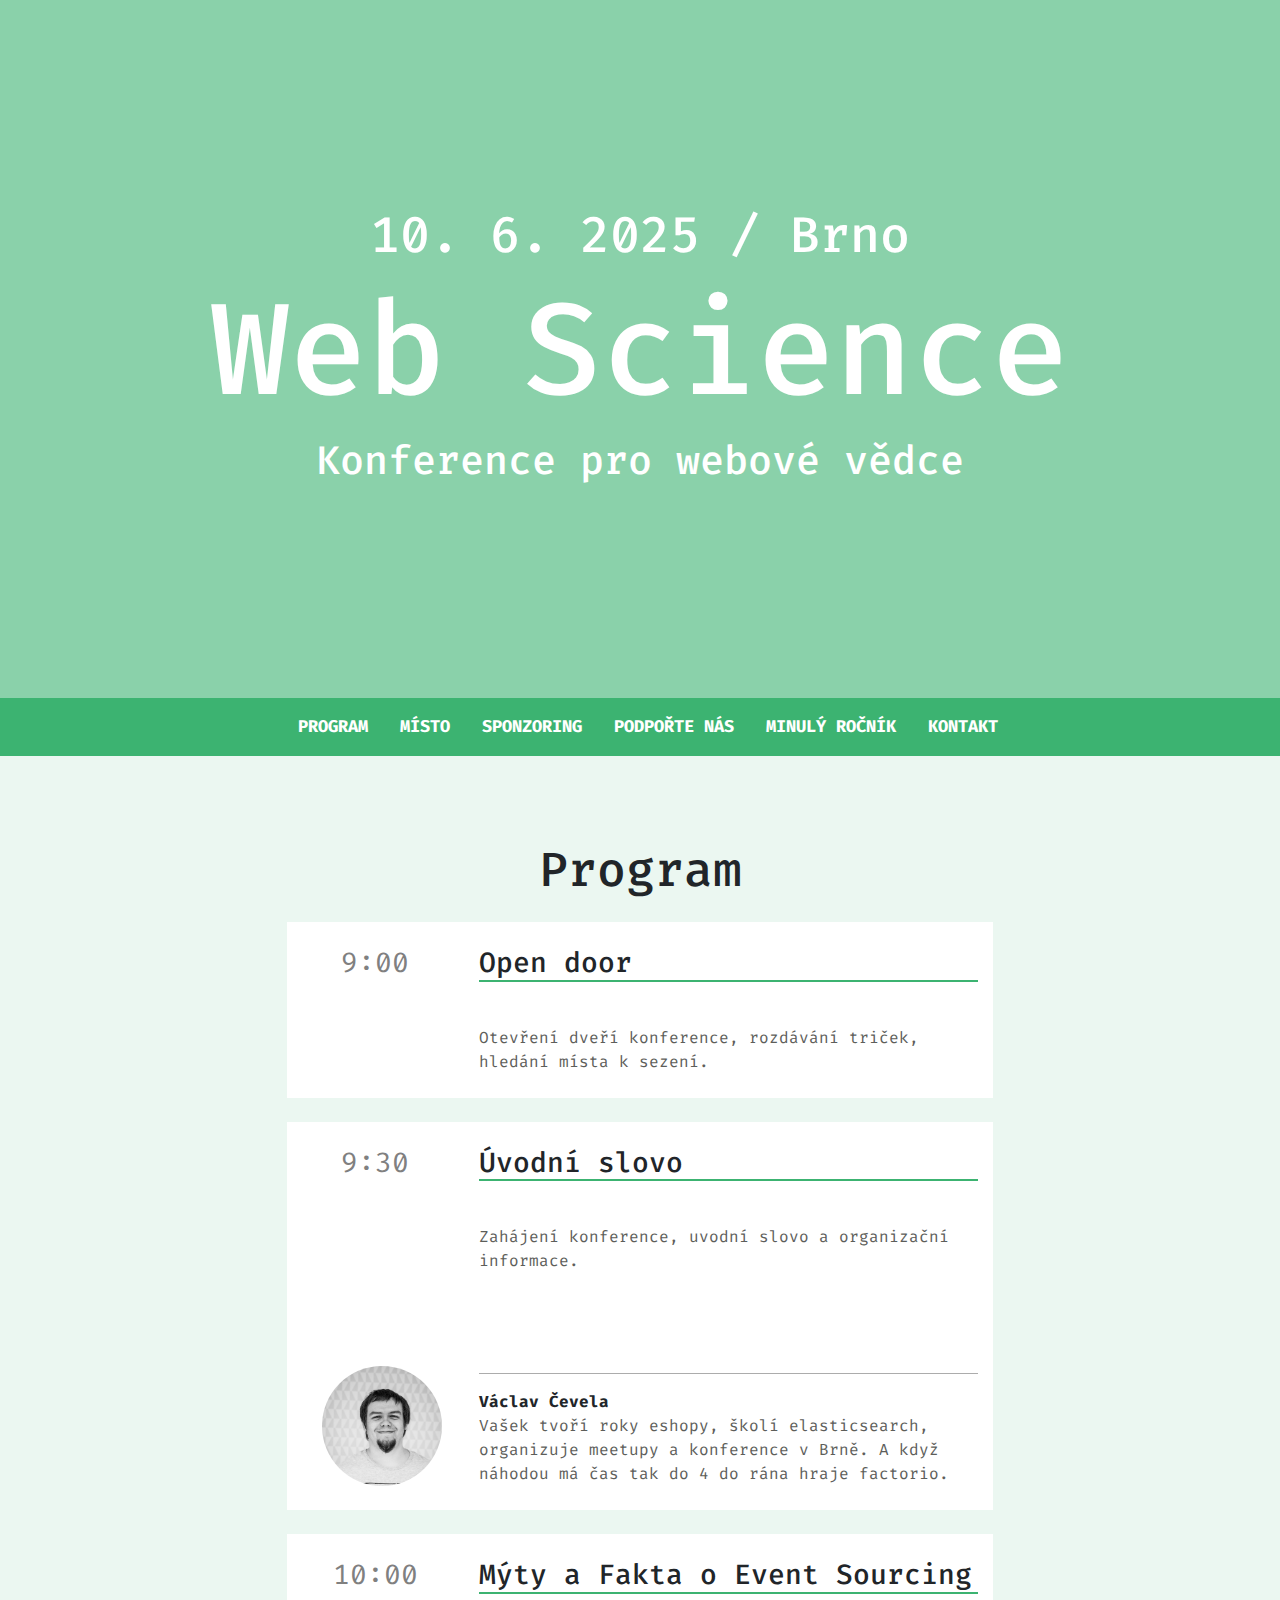
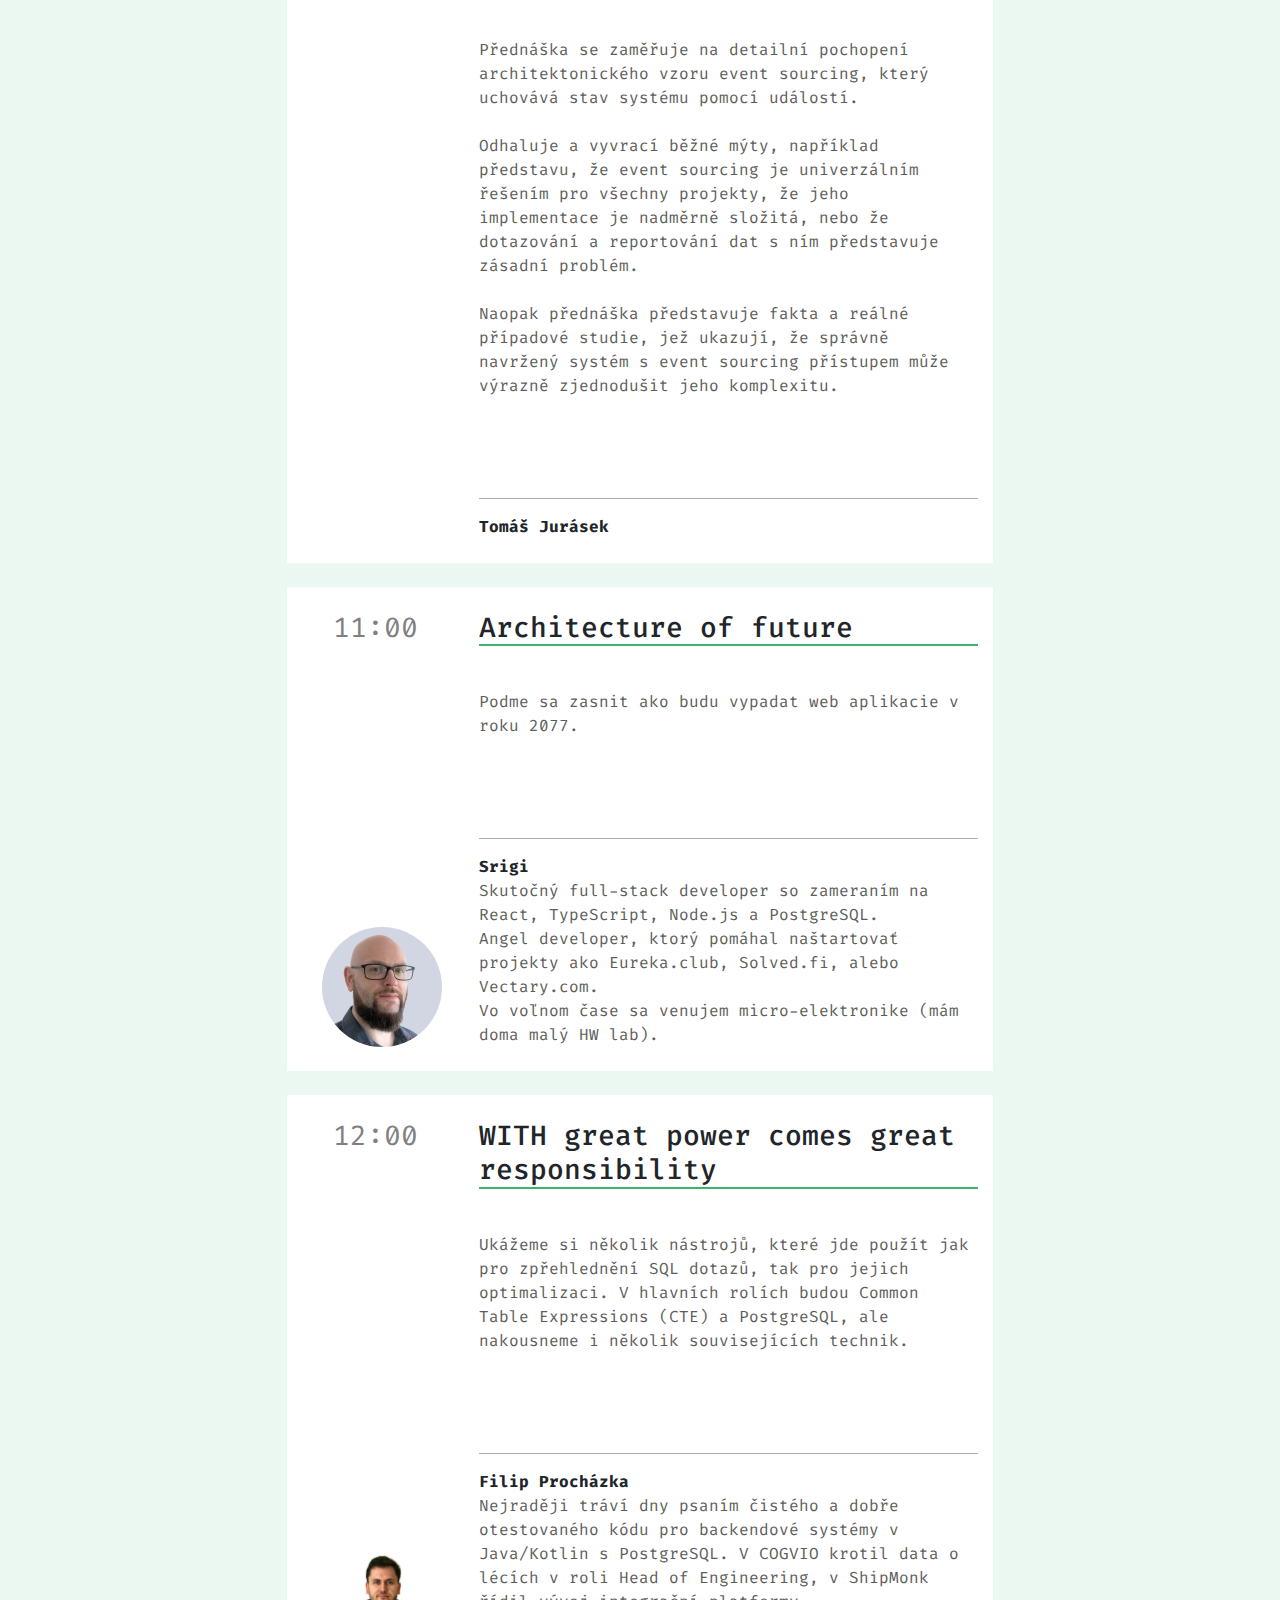
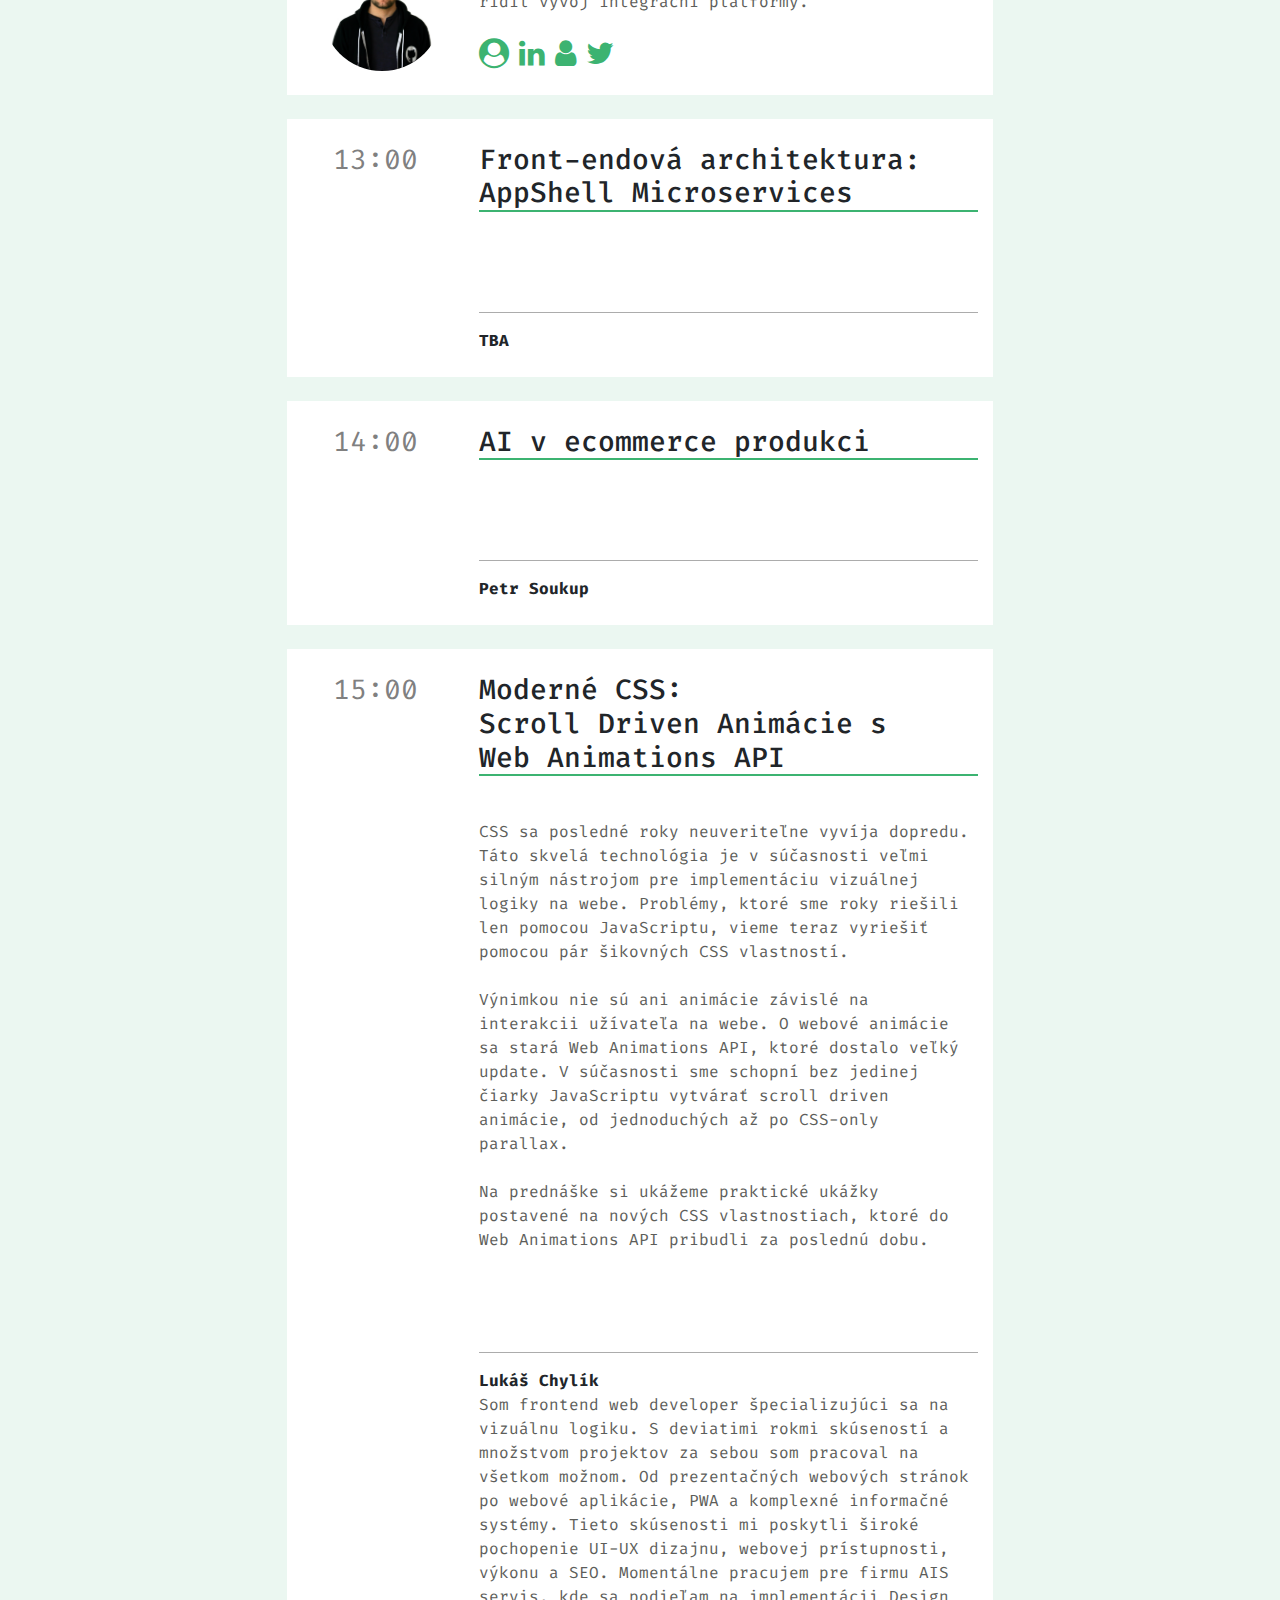
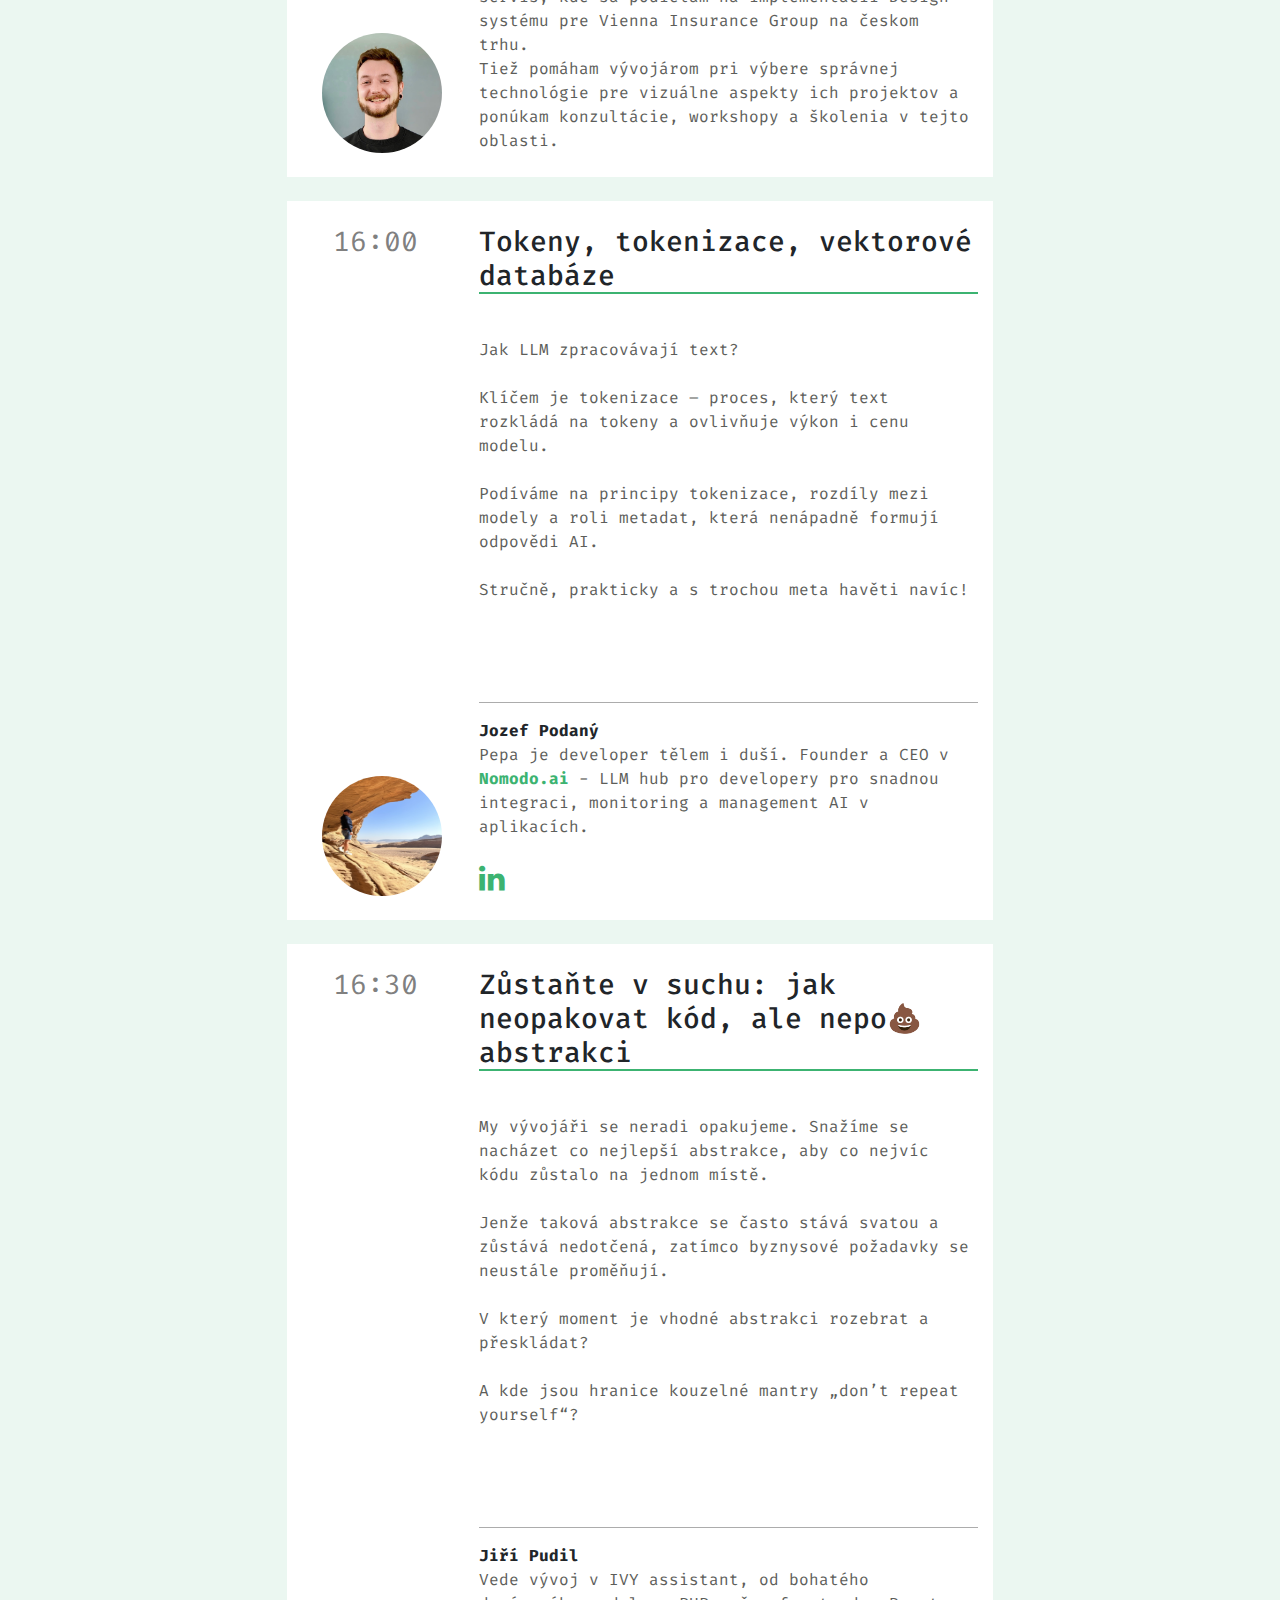
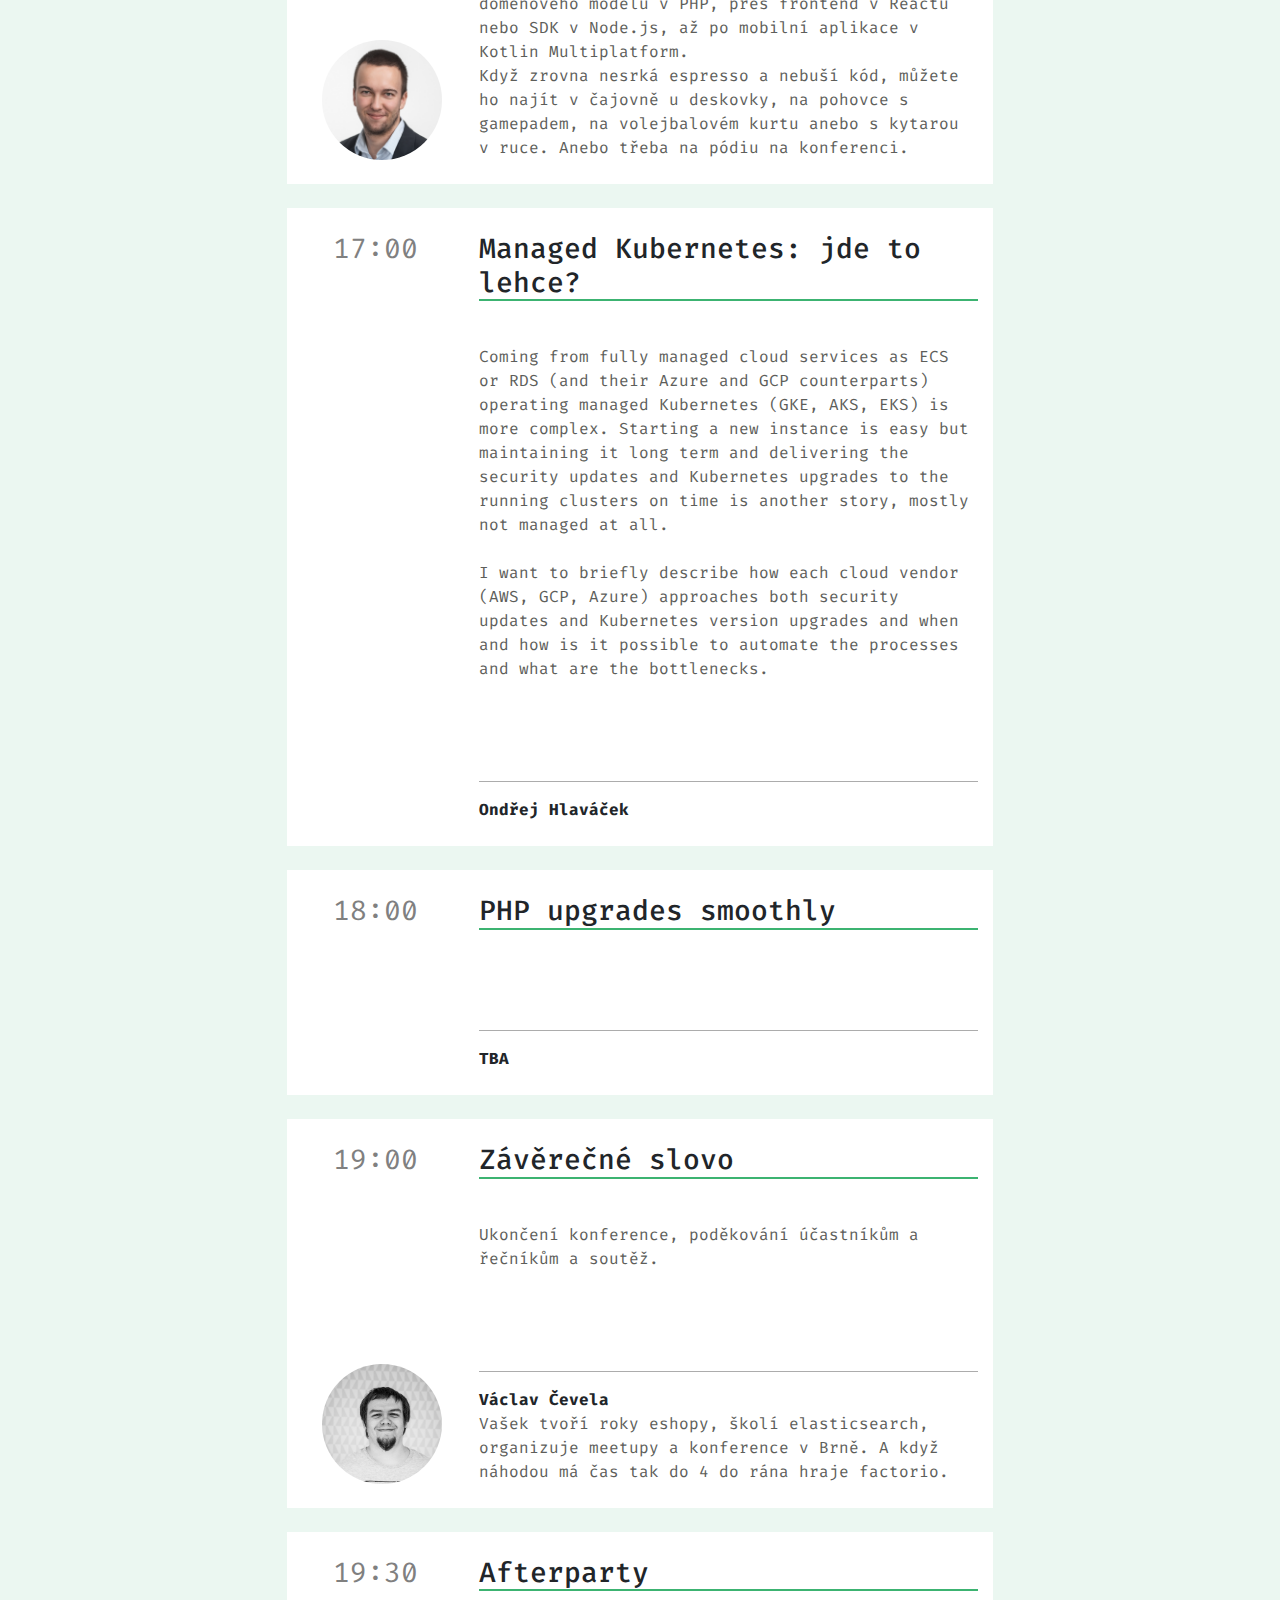
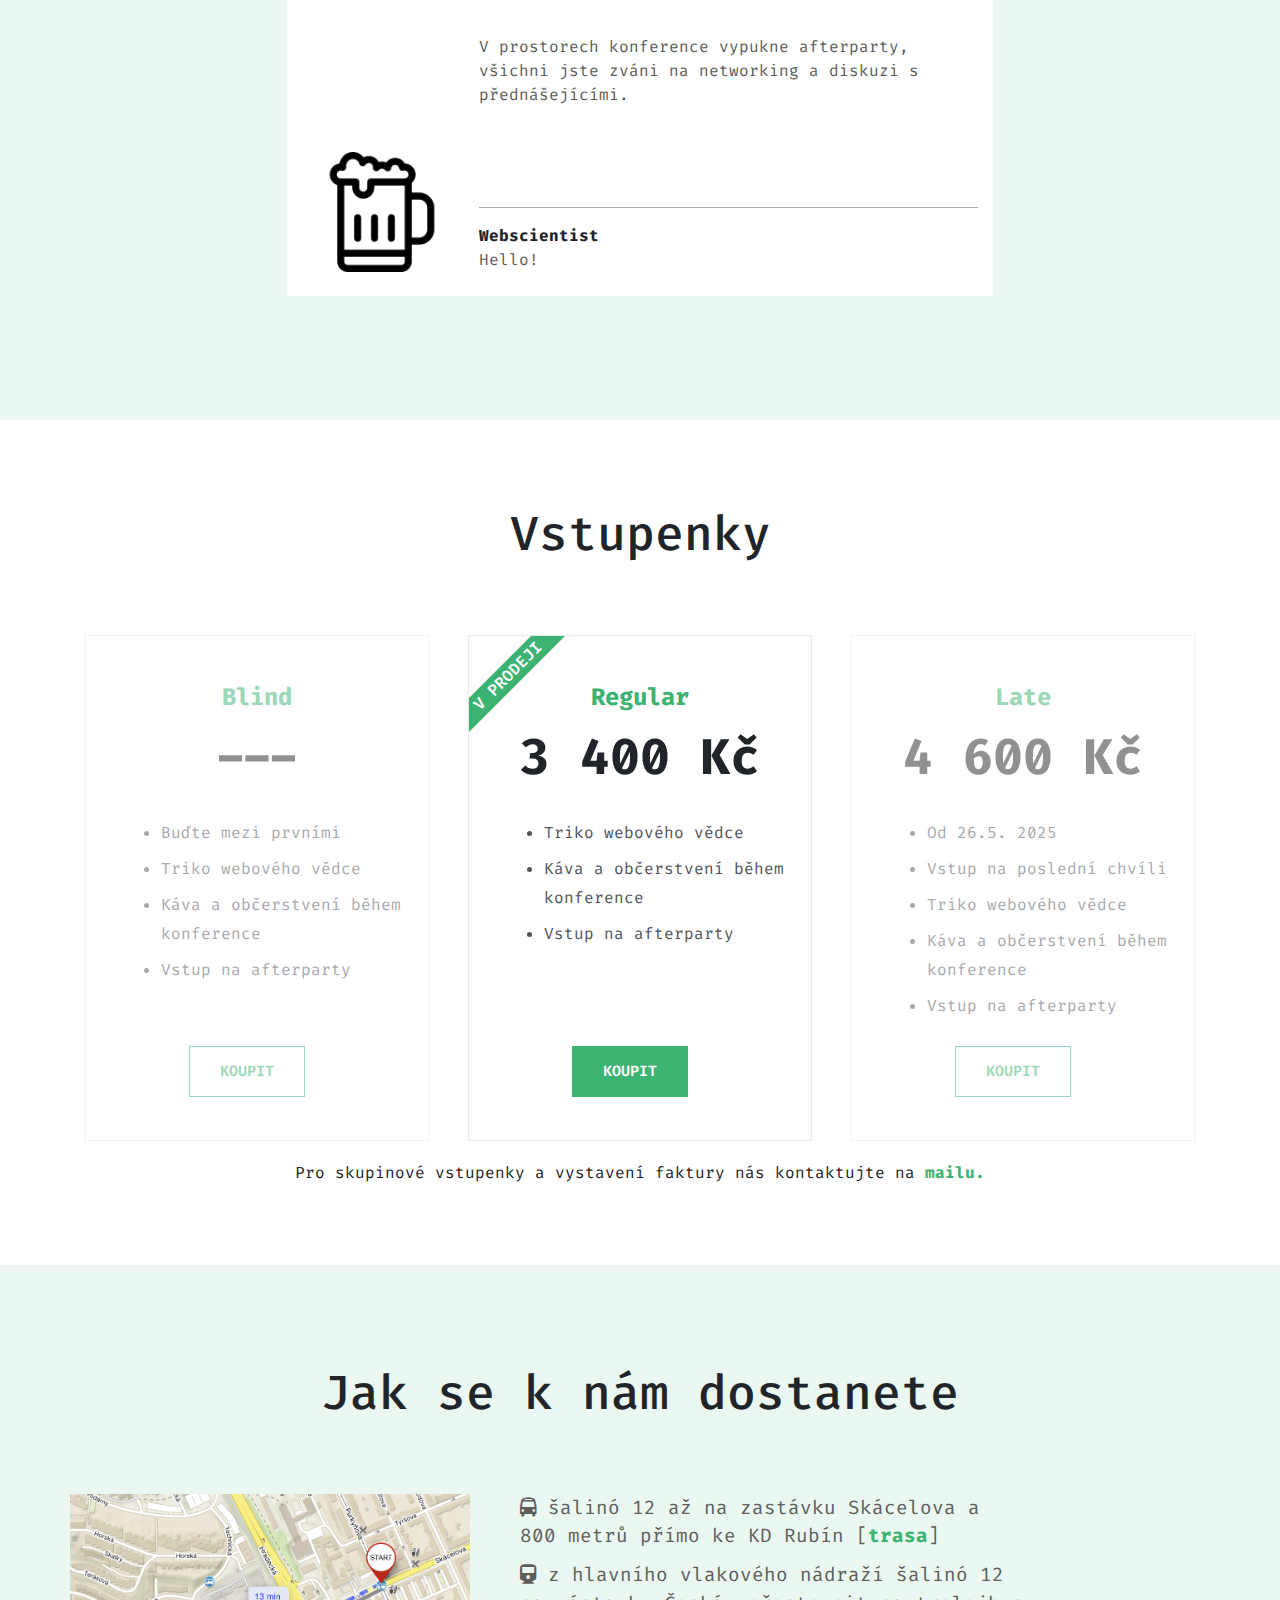
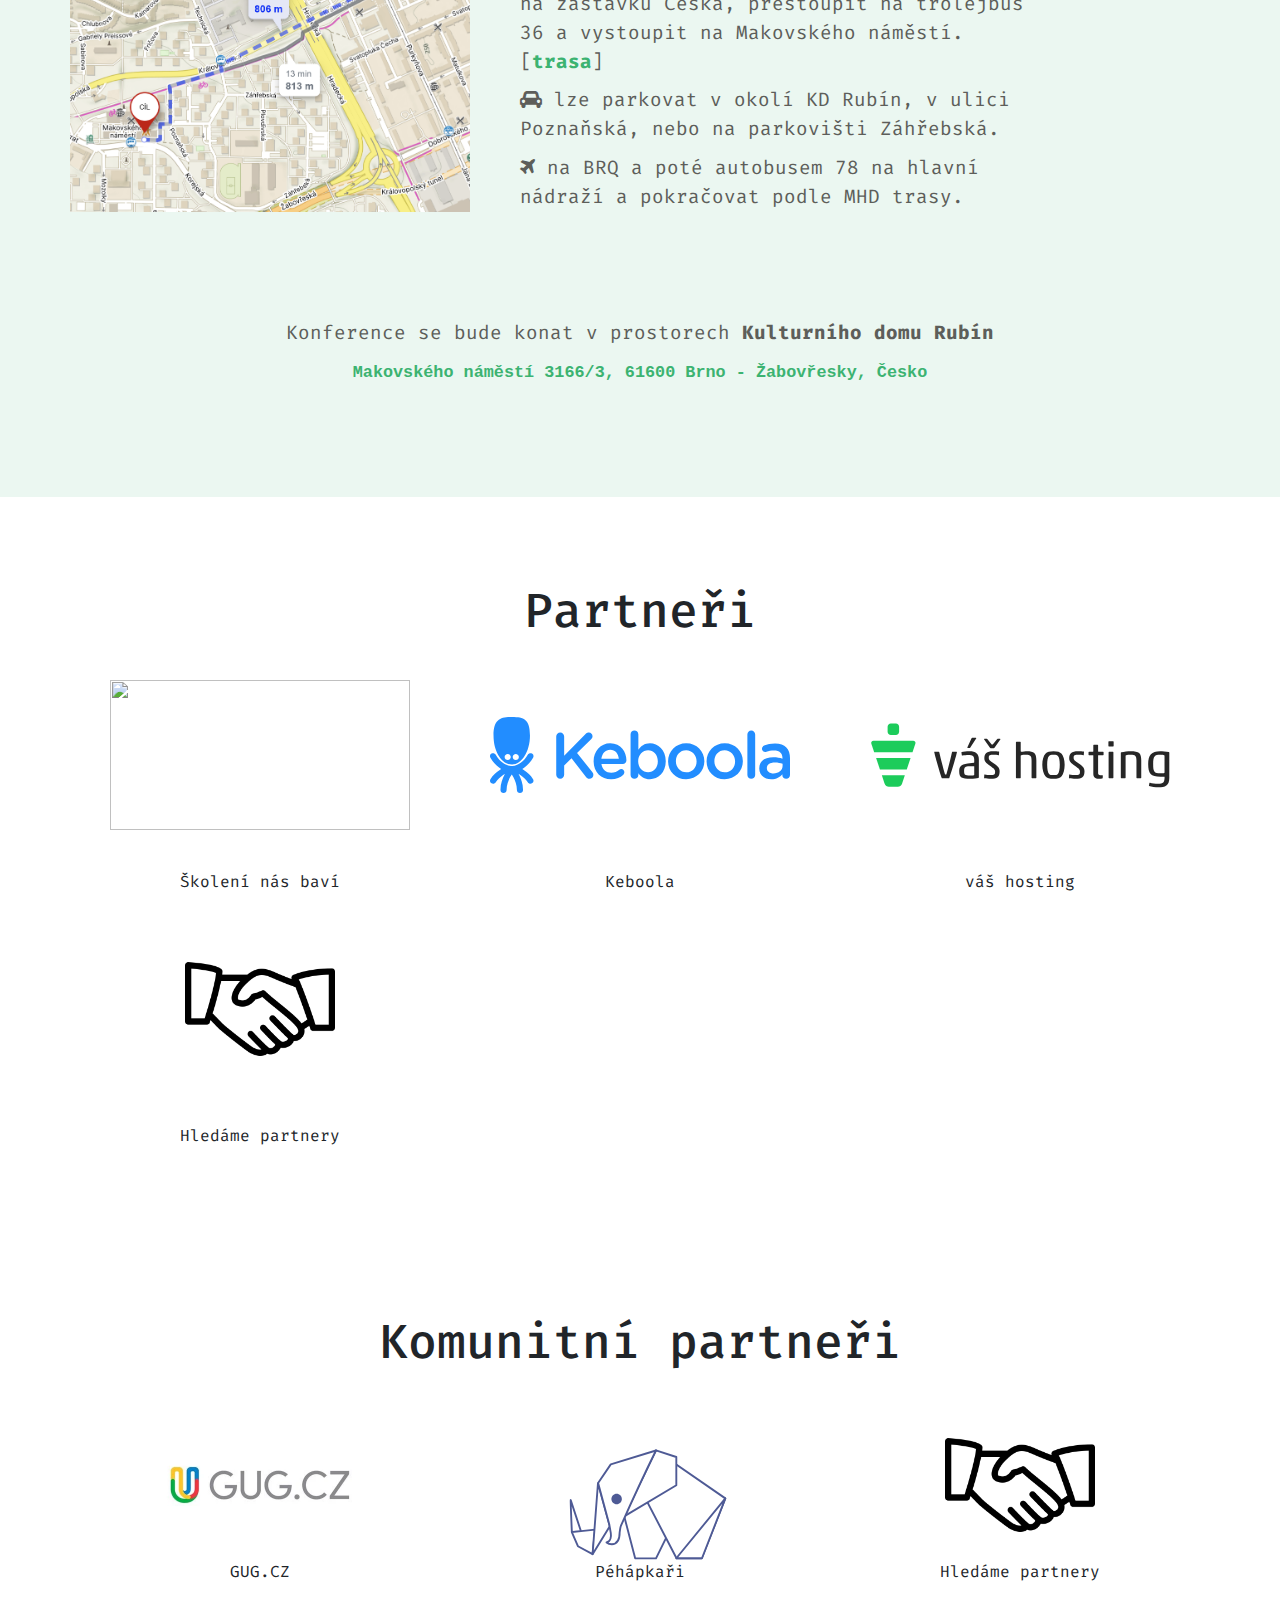
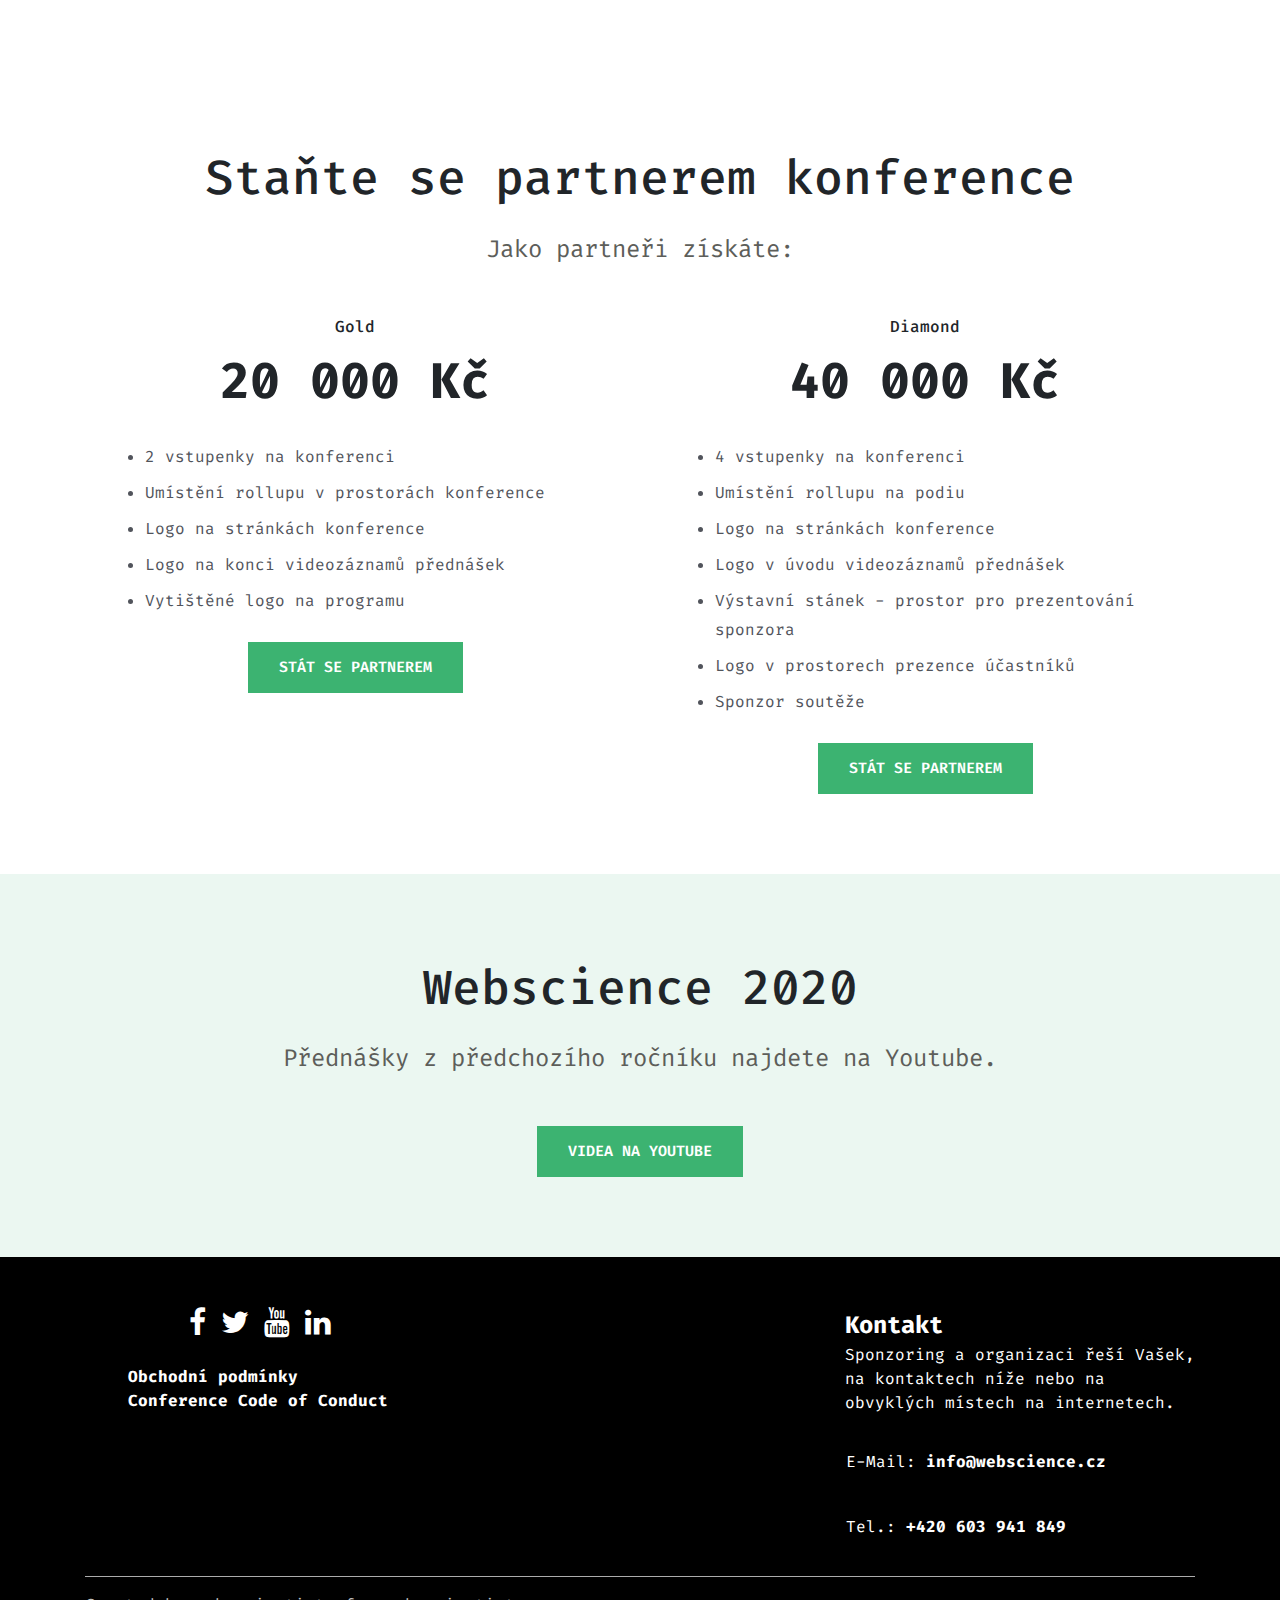
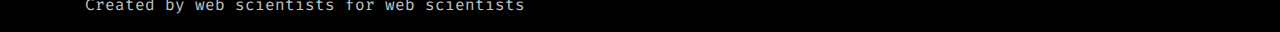
==== commit 681035cd: "filip prochazka" ====
--- a/index.html
+++ b/index.html
@@ -157,30 +157,29 @@
             <div class="program-box">
                 <div class="program-time">
                     <span>12:00</span>
-<!--                    <img class="speaker" src="img/speaker/filip-prochazka.jpg">-->
+                    <img class="speaker" src="img/speaker/filip-prochazka.jpg">
                 </div>
 
                 <div class="program-text">
                     <h3 class="program-name">
-                        PostgreSQL - CTE
-                        <br>
-                        Foreach v databázi
+                        WITH great power comes great responsibility
                     </h3>
                     <p class="program-description">
-                        CTE
-                    </p>
-                    <p>
-                        Recursive
-                    </p>
-                    <p>
-                        (non) Materialized
-                    </p>
-                    <p>
-                        Data-modyfing
+                        Ukážeme si několik nástrojů, které jde použít jak pro zpřehlednění SQL dotazů, tak pro jejich optimalizaci.
+                        V hlavních rolích budou Common Table Expressions (CTE) a PostgreSQL, ale nakousneme i několik souvisejících technik.
                     </p>
                     <hr>
                     <b>Filip Procházka</b>
-                    <p></p>
+                    <p>
+                        Nejraději tráví dny psaním čistého a dobře otestovaného kódu pro backendové systémy v Java/Kotlin s PostgreSQL.
+                        V COGVIO krotil data o lécích v roli Head of Engineering, v ShipMonk řídil vývoj integrační platformy.
+                    </p>
+                    <p>
+                        <a href="https://filip-prochazka.com"><i class="fa fa-user-circle" style="font-size:30px;"></i></a>
+                        <a href="https://www.linkedin.com/in/fprochazka"><i class="fa fa-linkedin" style="font-size:30px;"></i></a>
+                        <a href="https://bsky.app/profile/fprochazka.cz"><i class="fa fa-user" style="font-size:30px;"></i></a>
+                        <a href="https://x.com/ProchazkaFilip"><i class="fa fa-twitter" style="font-size:30px;"></i></a>
+                    </p>
                 </div>
             </div>
             <div class="program-box">
@@ -267,20 +266,6 @@
                     </p>
                 </div>
             </div>
-<!--            <div class="program-box">-->
-<!--                <div class="program-time">-->
-<!--                    <span>16:20</span>-->
-<!--                    <img class="speaker" src="img/speaker/michal-abaffy.jpg">-->
-<!--                </div>-->
-<!---->
-<!--                <div class="program-text">-->
-<!--                    <h3 class="program-name">Program - TBA</h3>-->
-<!--                    <p class="program-description">TBA</p>-->
-<!--                    <hr>-->
-<!--                    <b>Michal Abaffy</b>-->
-<!--                    <p>Něco o něm</p>-->
-<!--                </div>-->
-<!--            </div>-->
             <div class="program-box">
                 <div class="program-time">
                     <span>16:30</span>
@@ -430,7 +415,7 @@
                     <a href="#" class="my-btn disabled" data-srolling="true">Koupit</a>
                 </div>
             </div>
-            Pro skupinové vstupenky a vystavení faktury nás kontaktujte na <a href="mailto:info@webscience.cz>">mailu.</a>
+            Pro skupinové vstupenky a vystavení faktury nás kontaktujte na <a href="mailto:info@webscience.cz">mailu.</a>
         </div>
     </section>
 
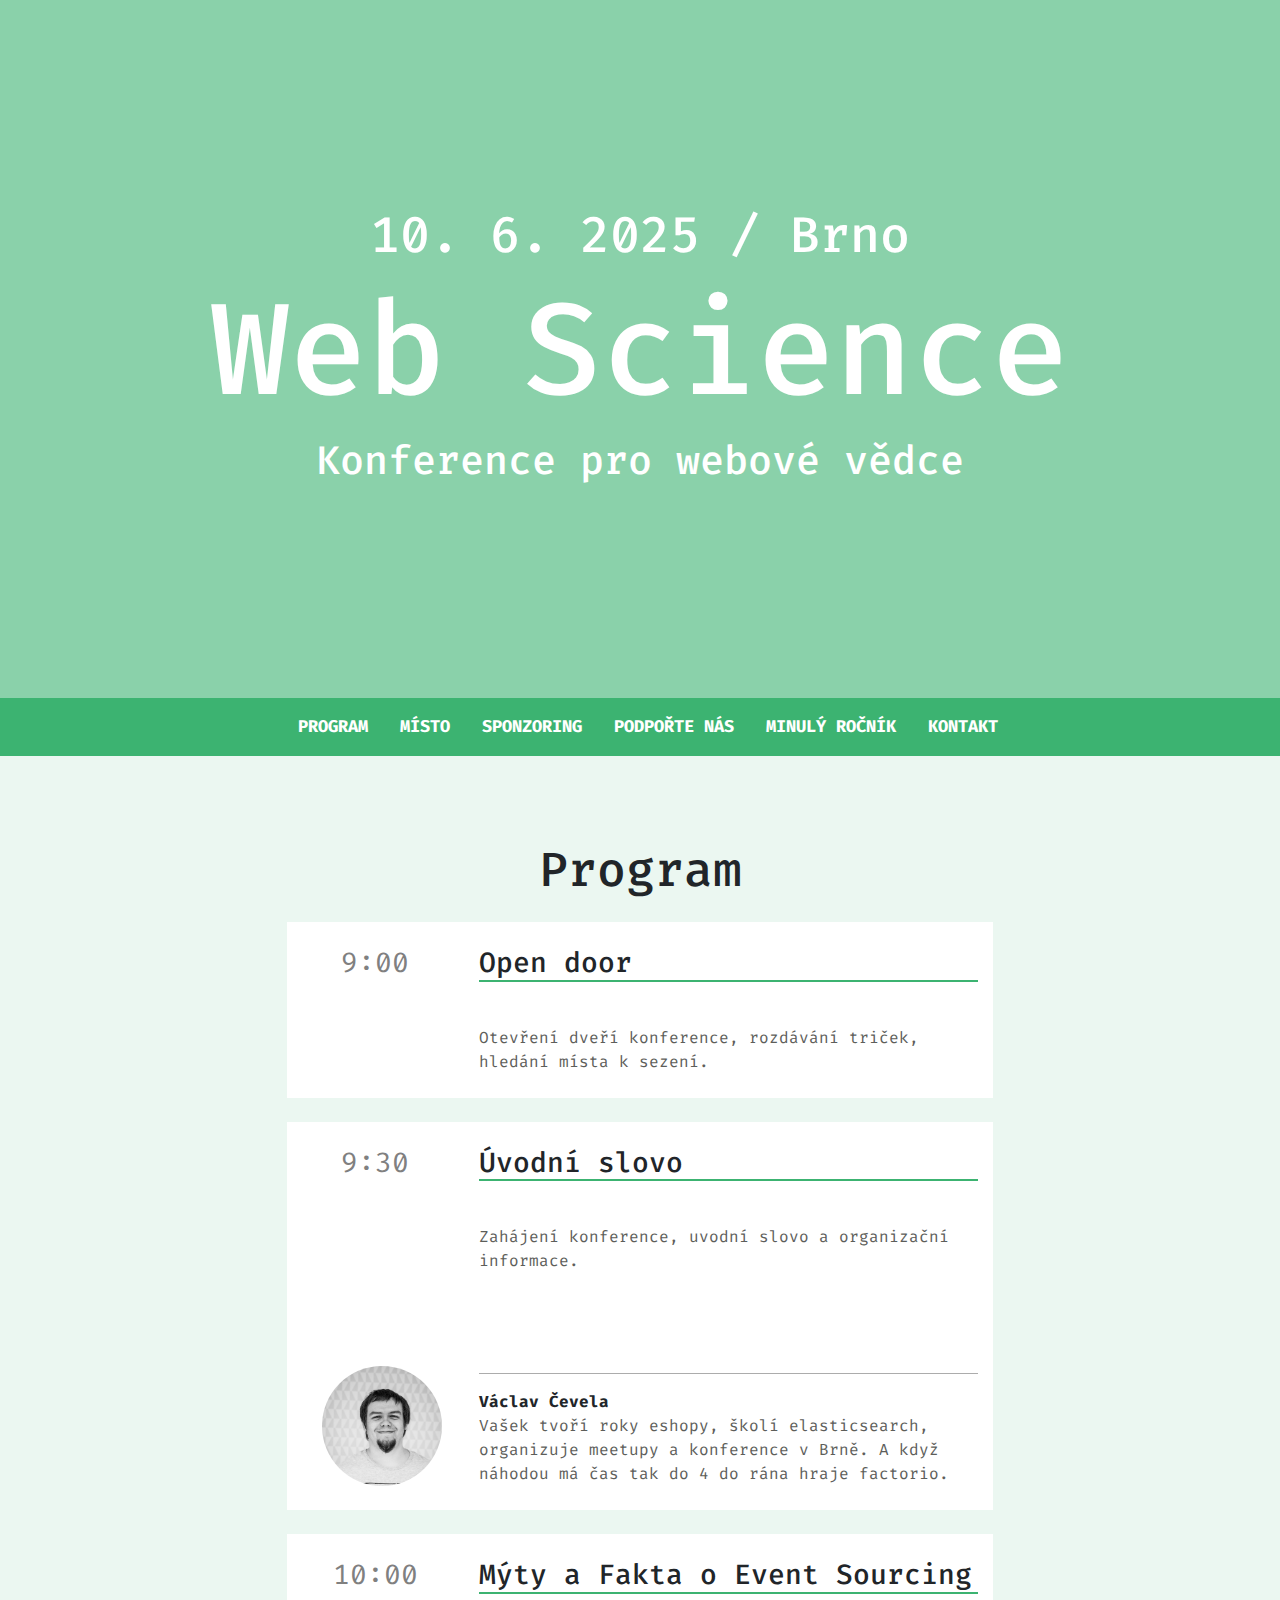
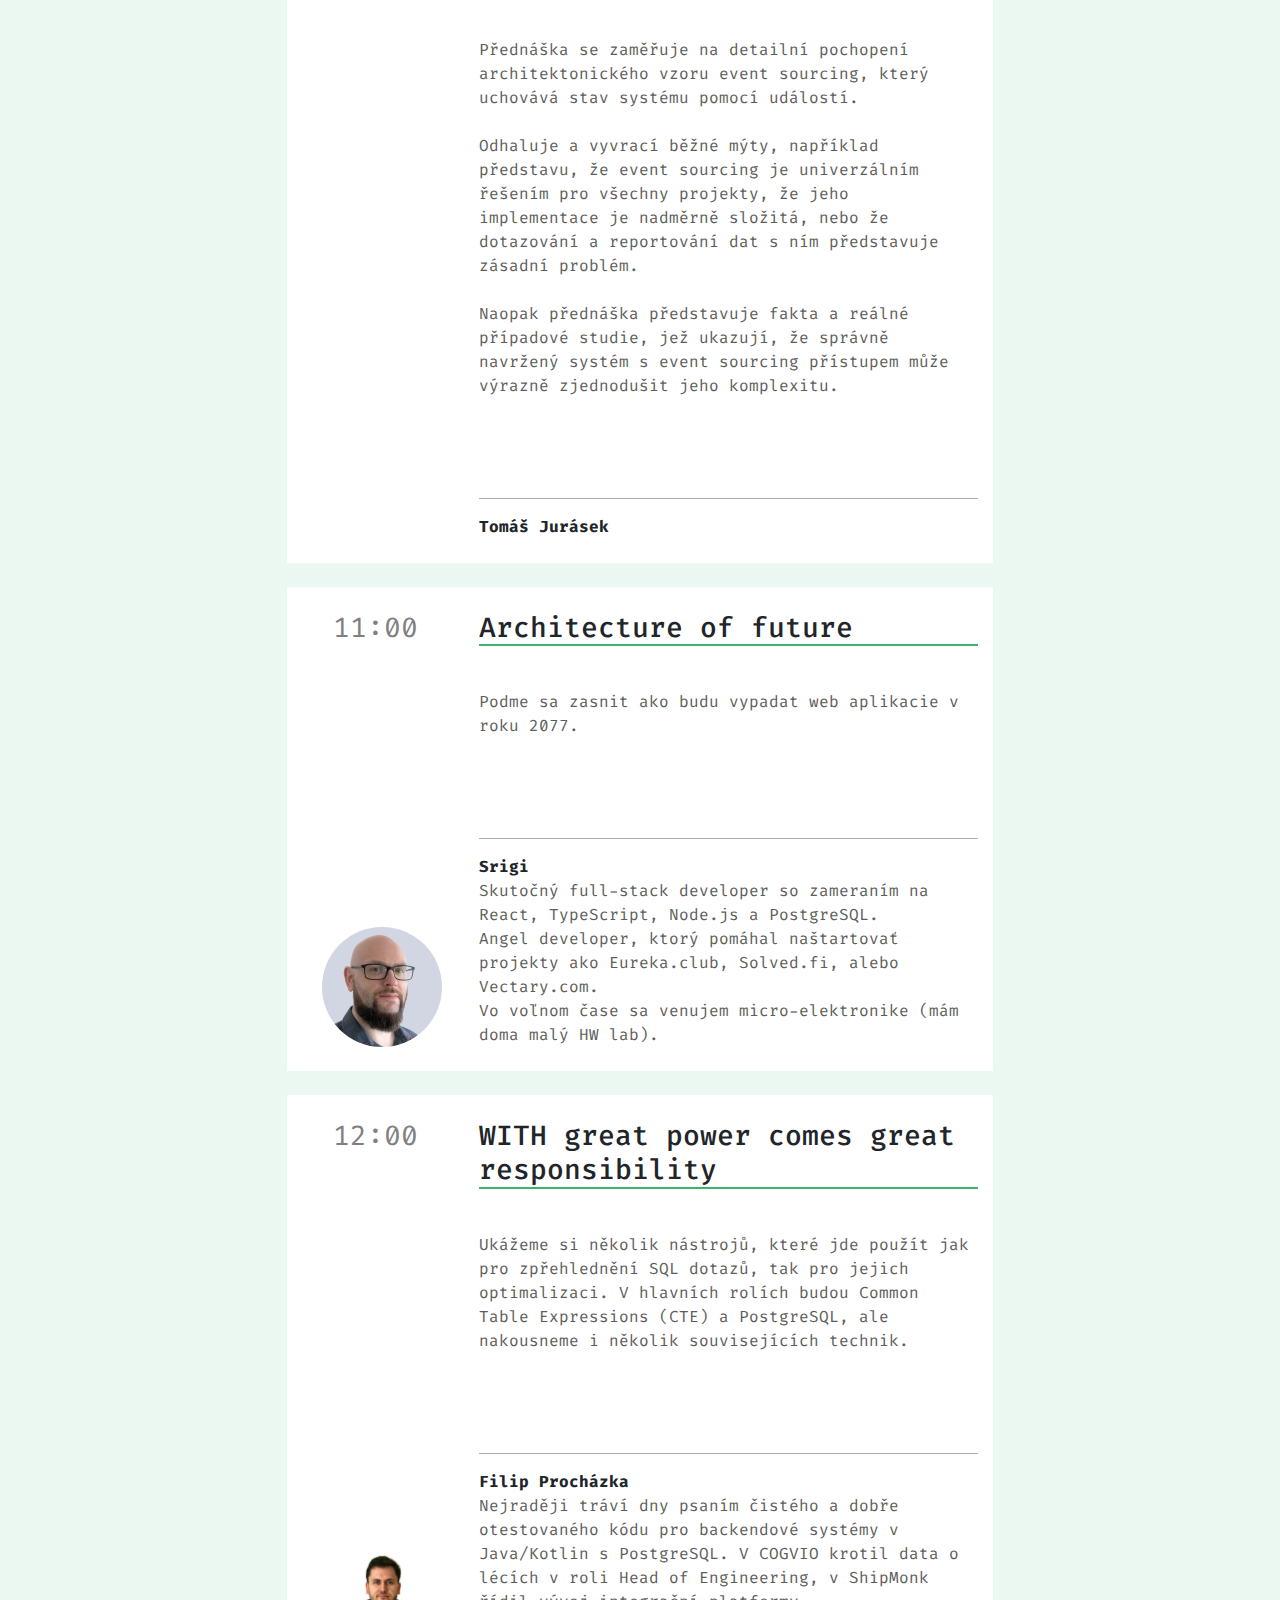
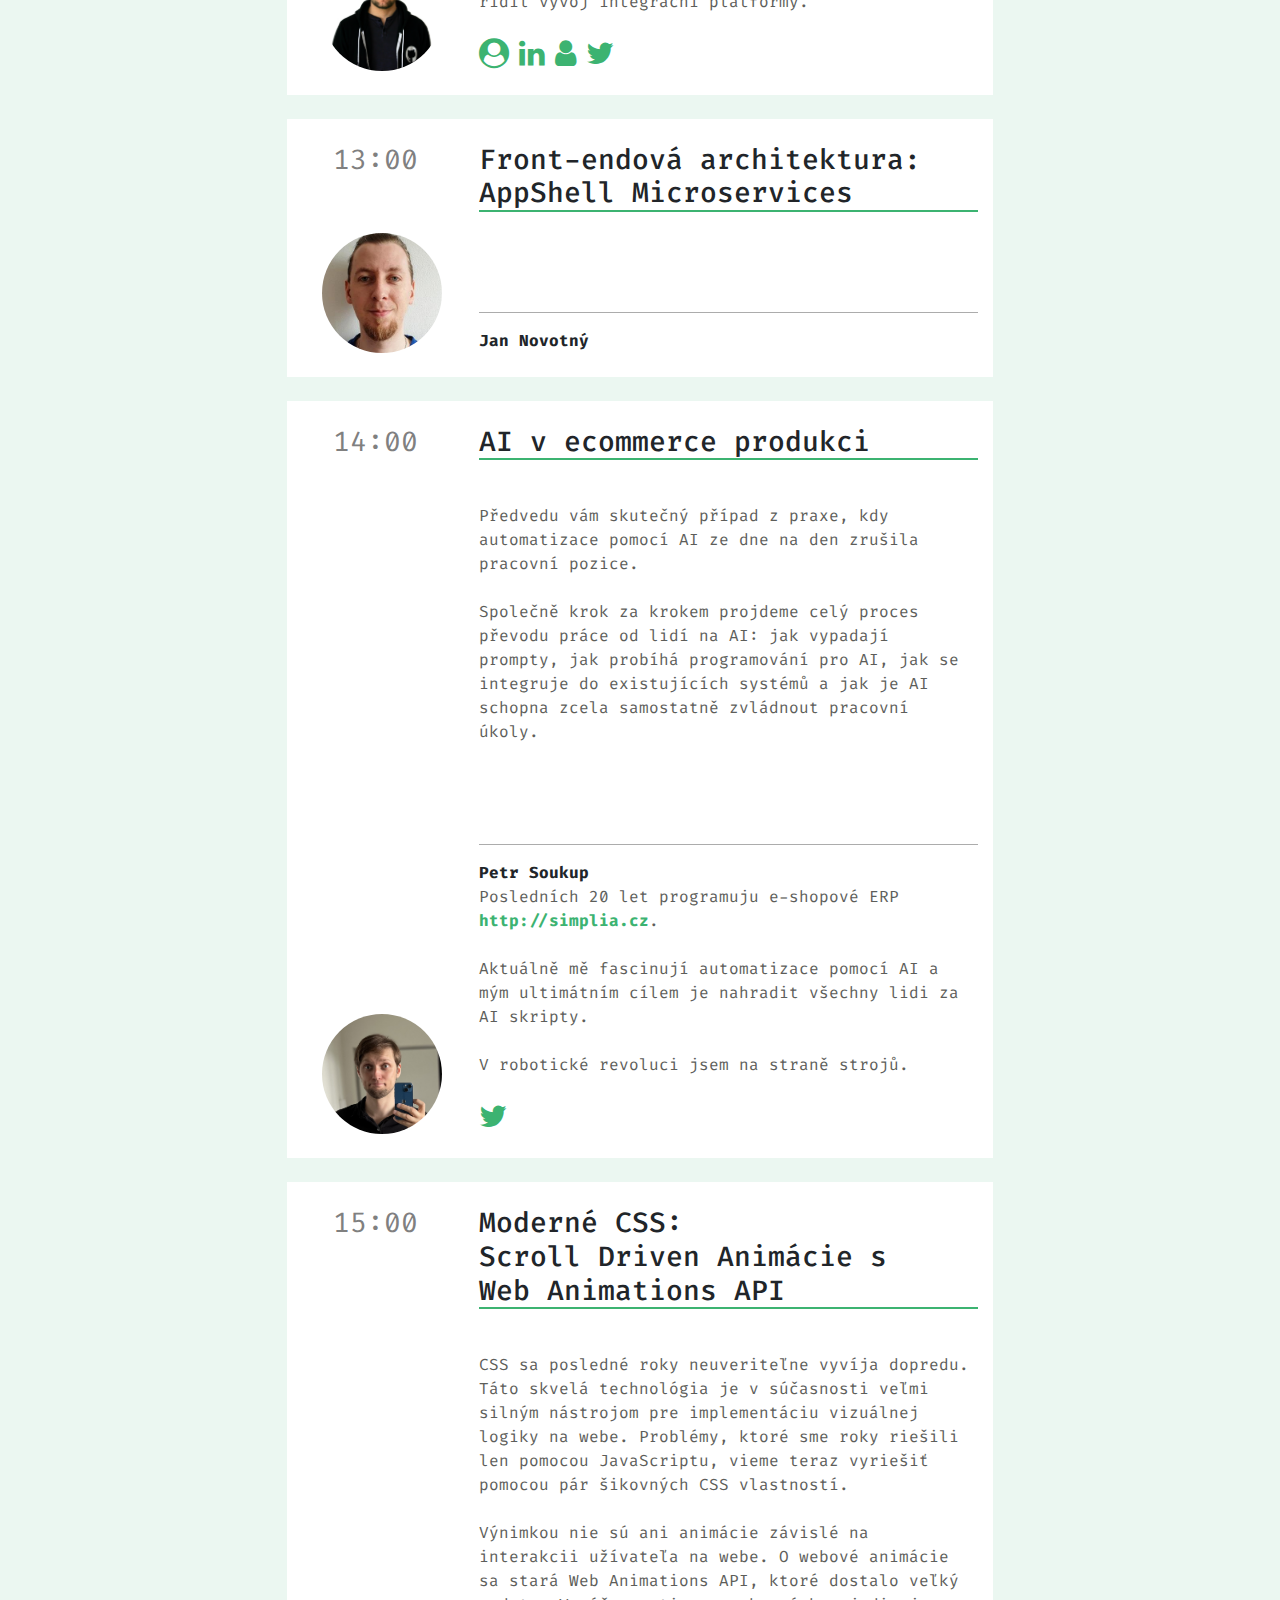
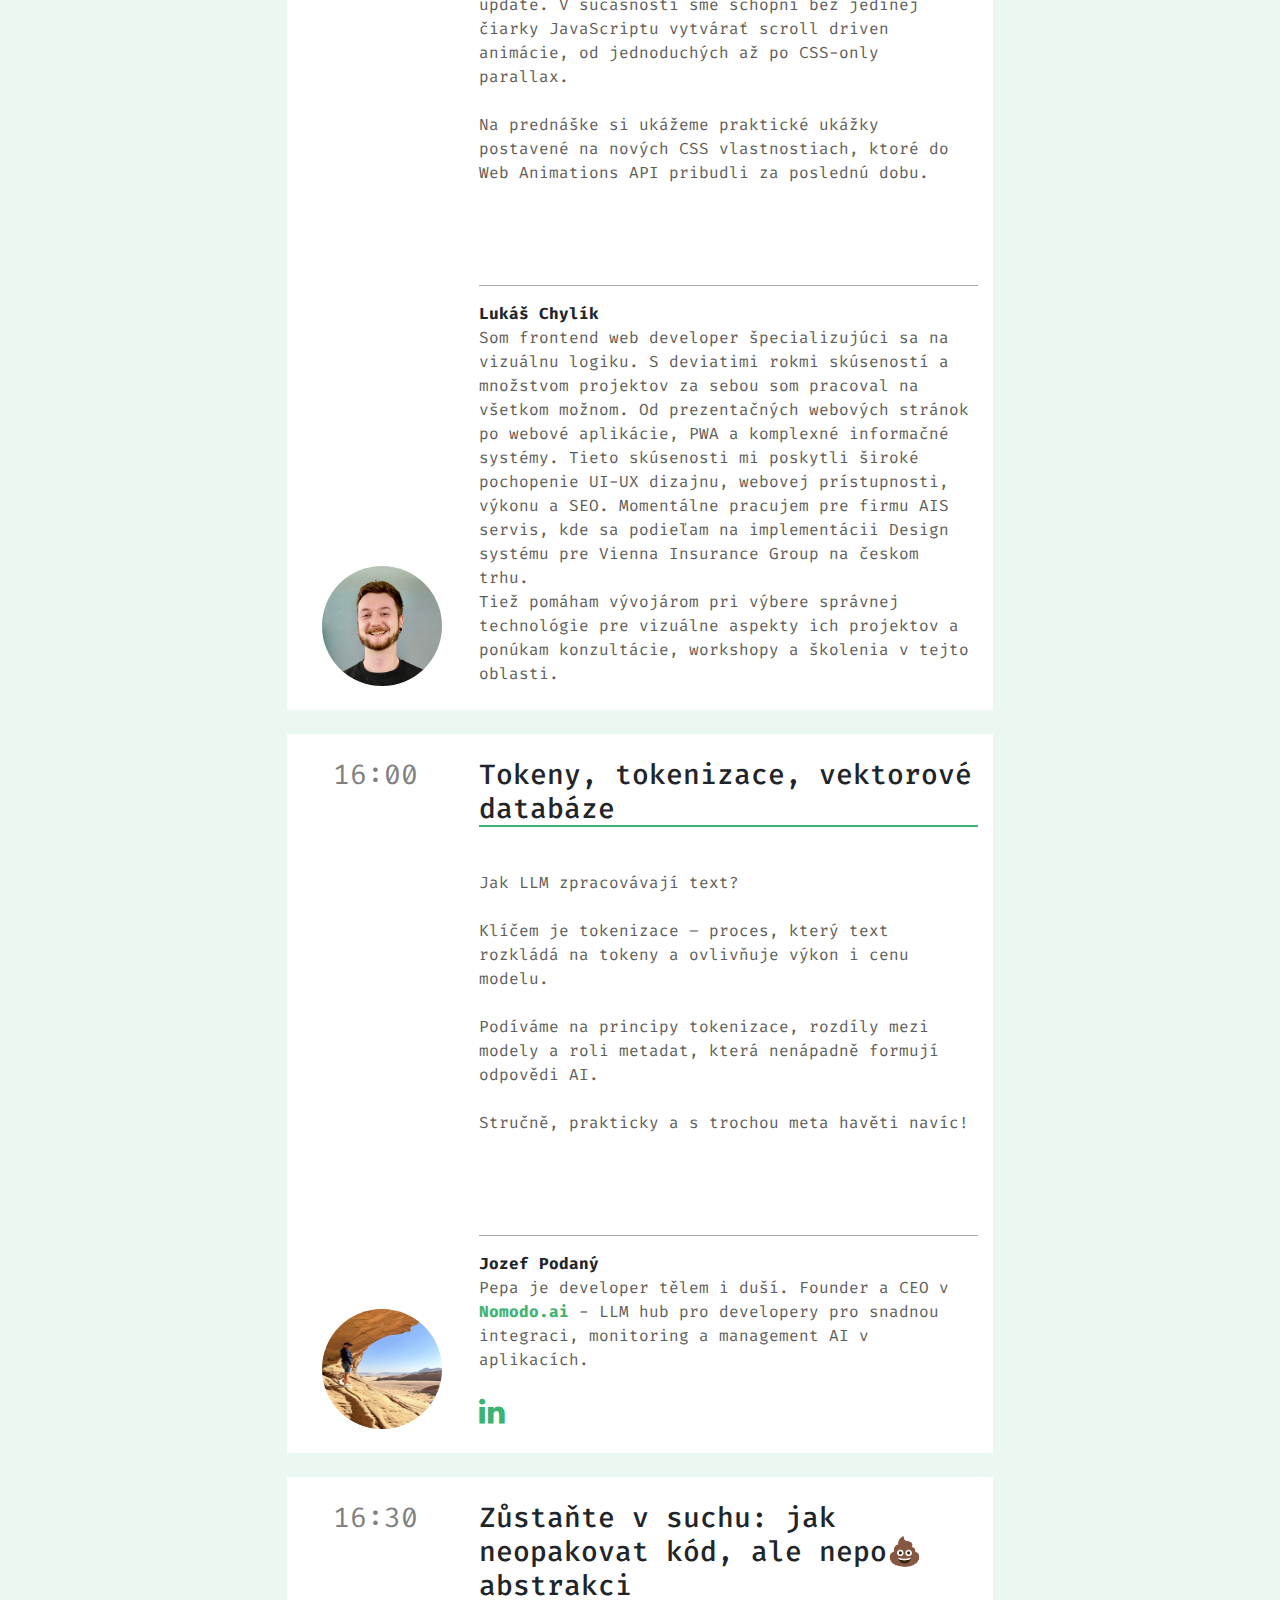
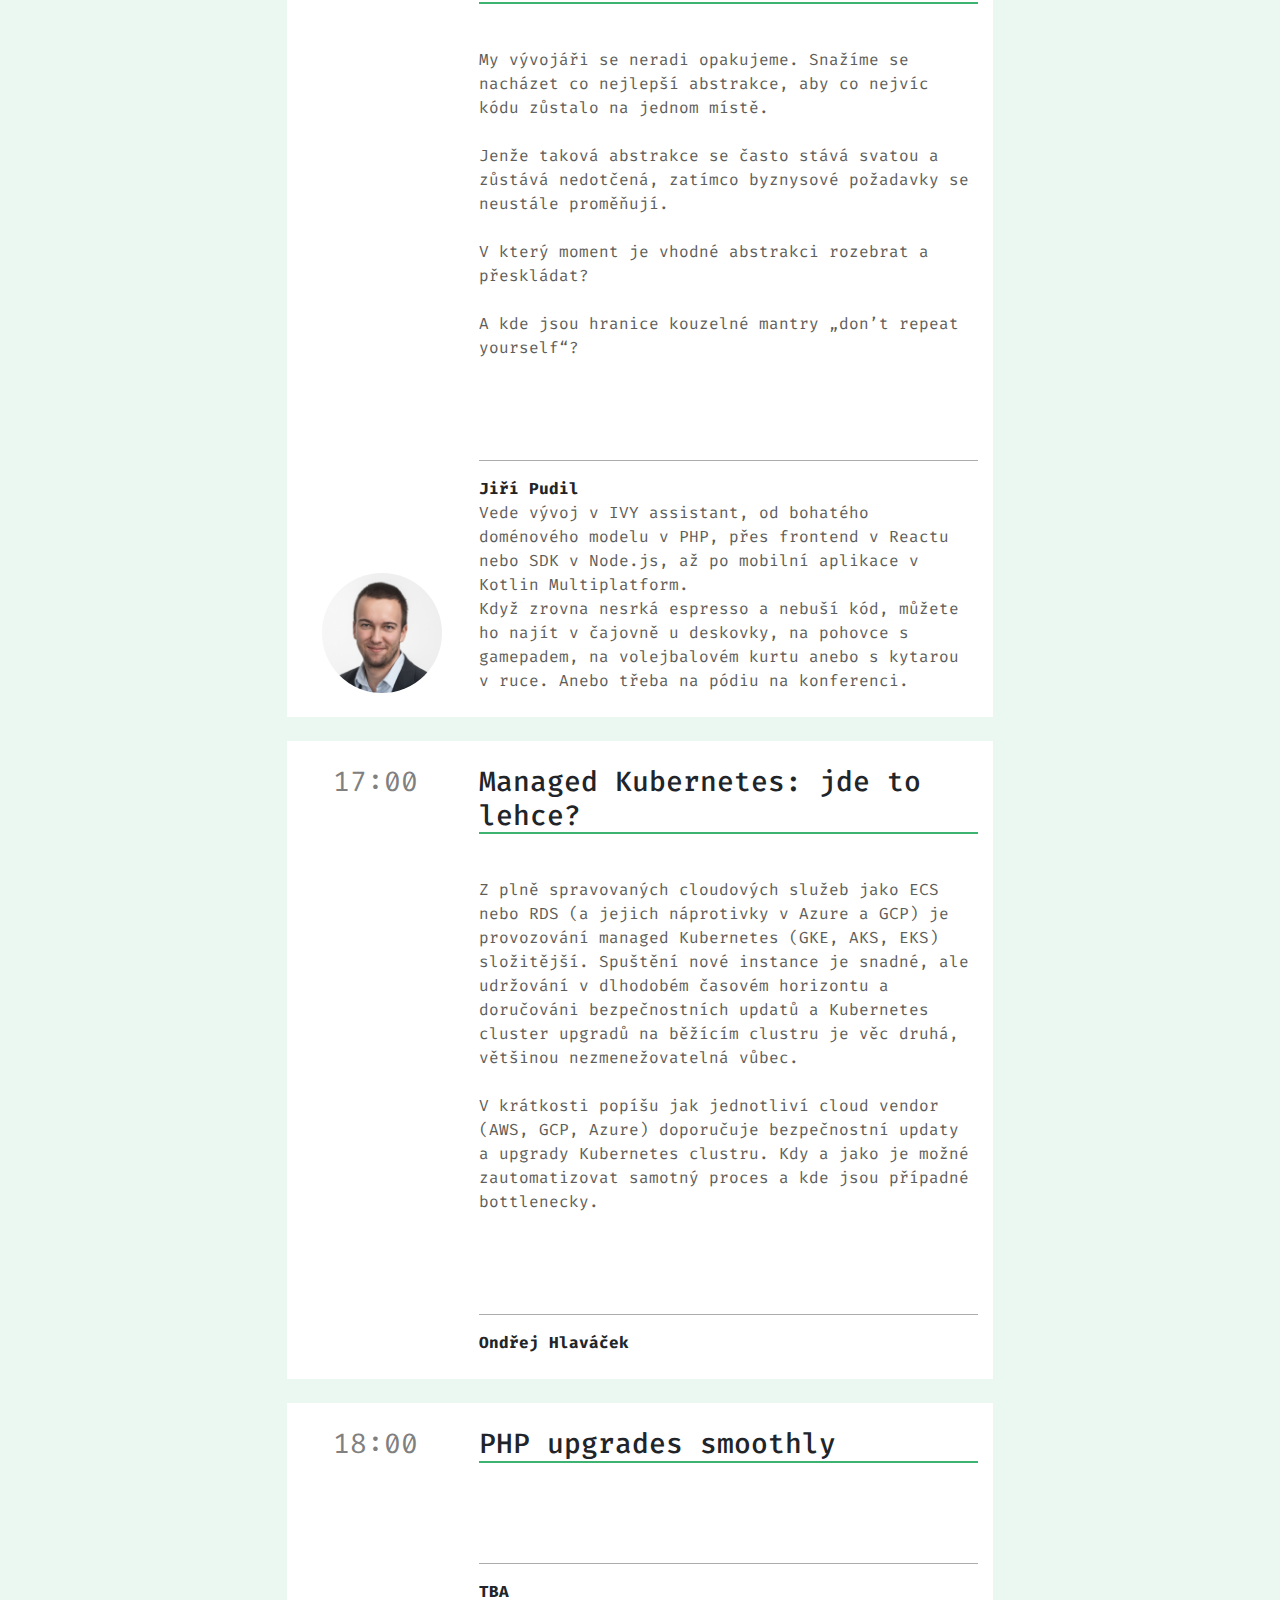
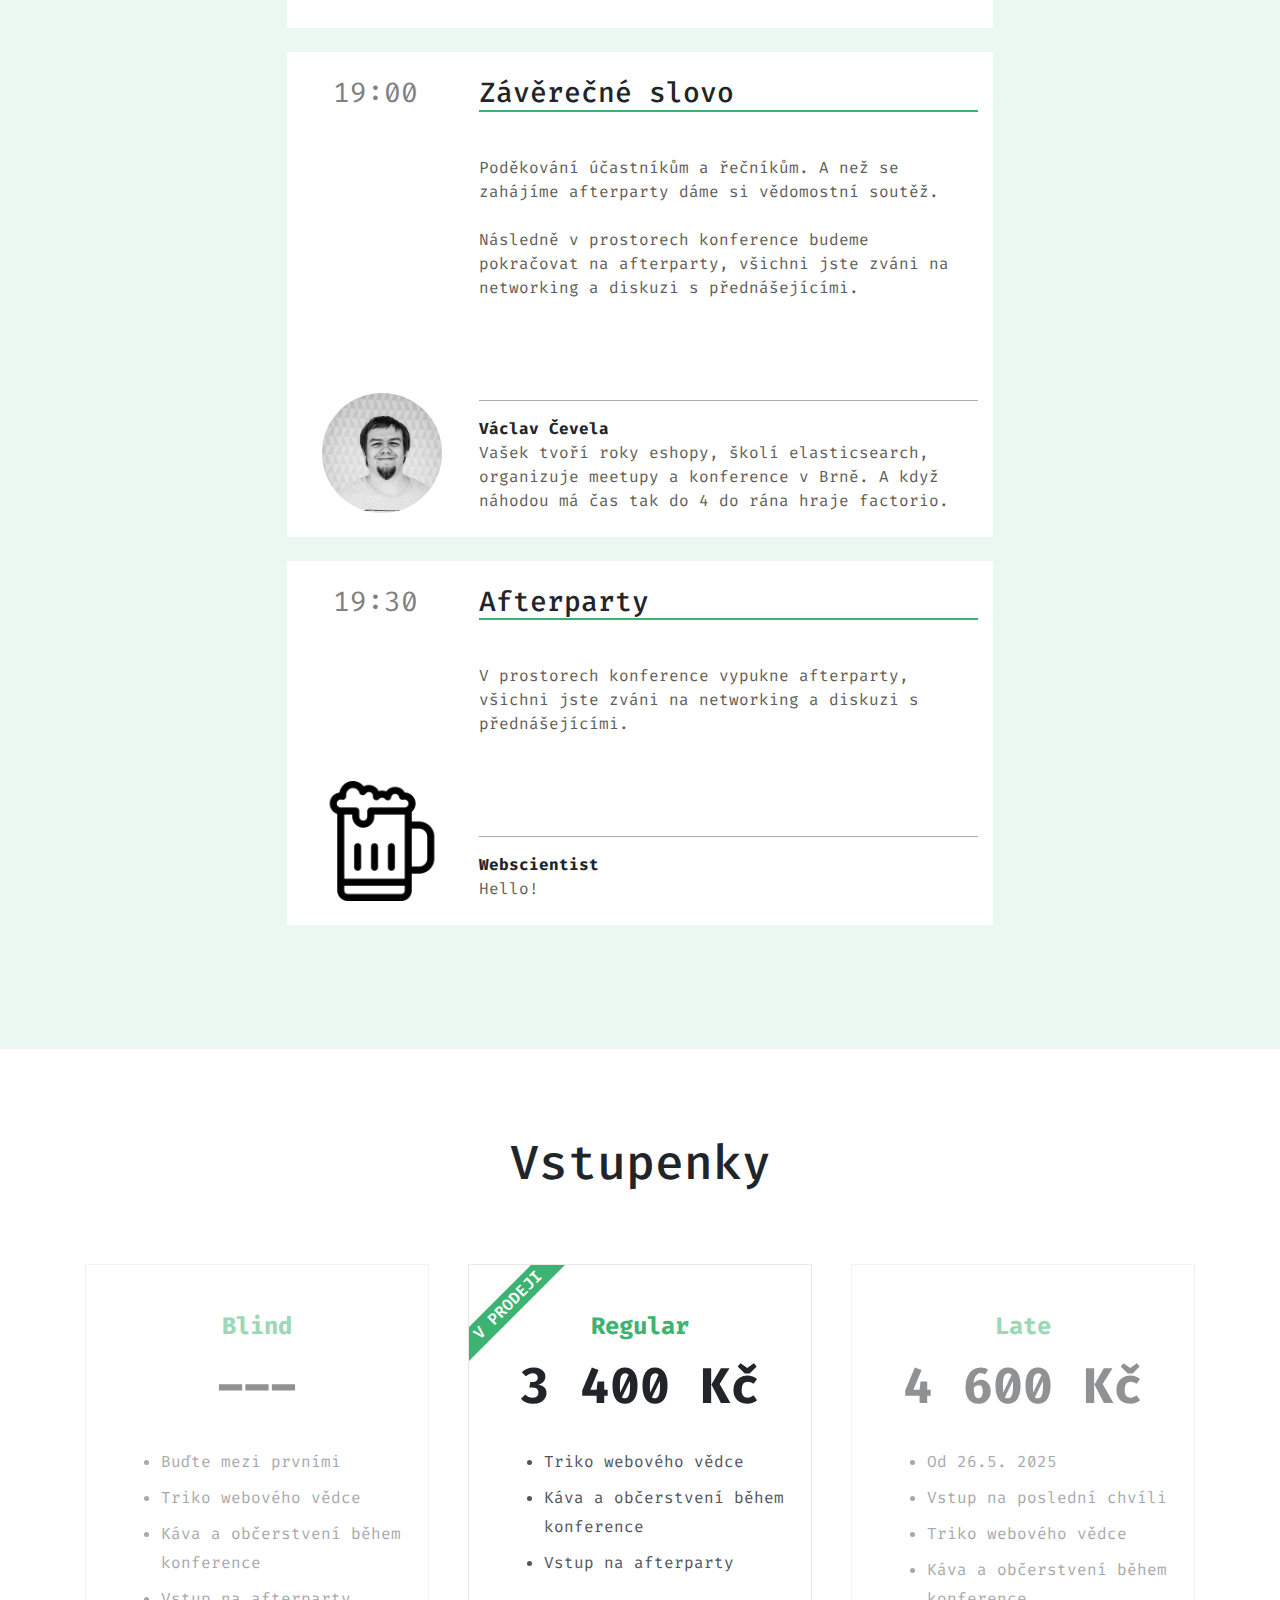
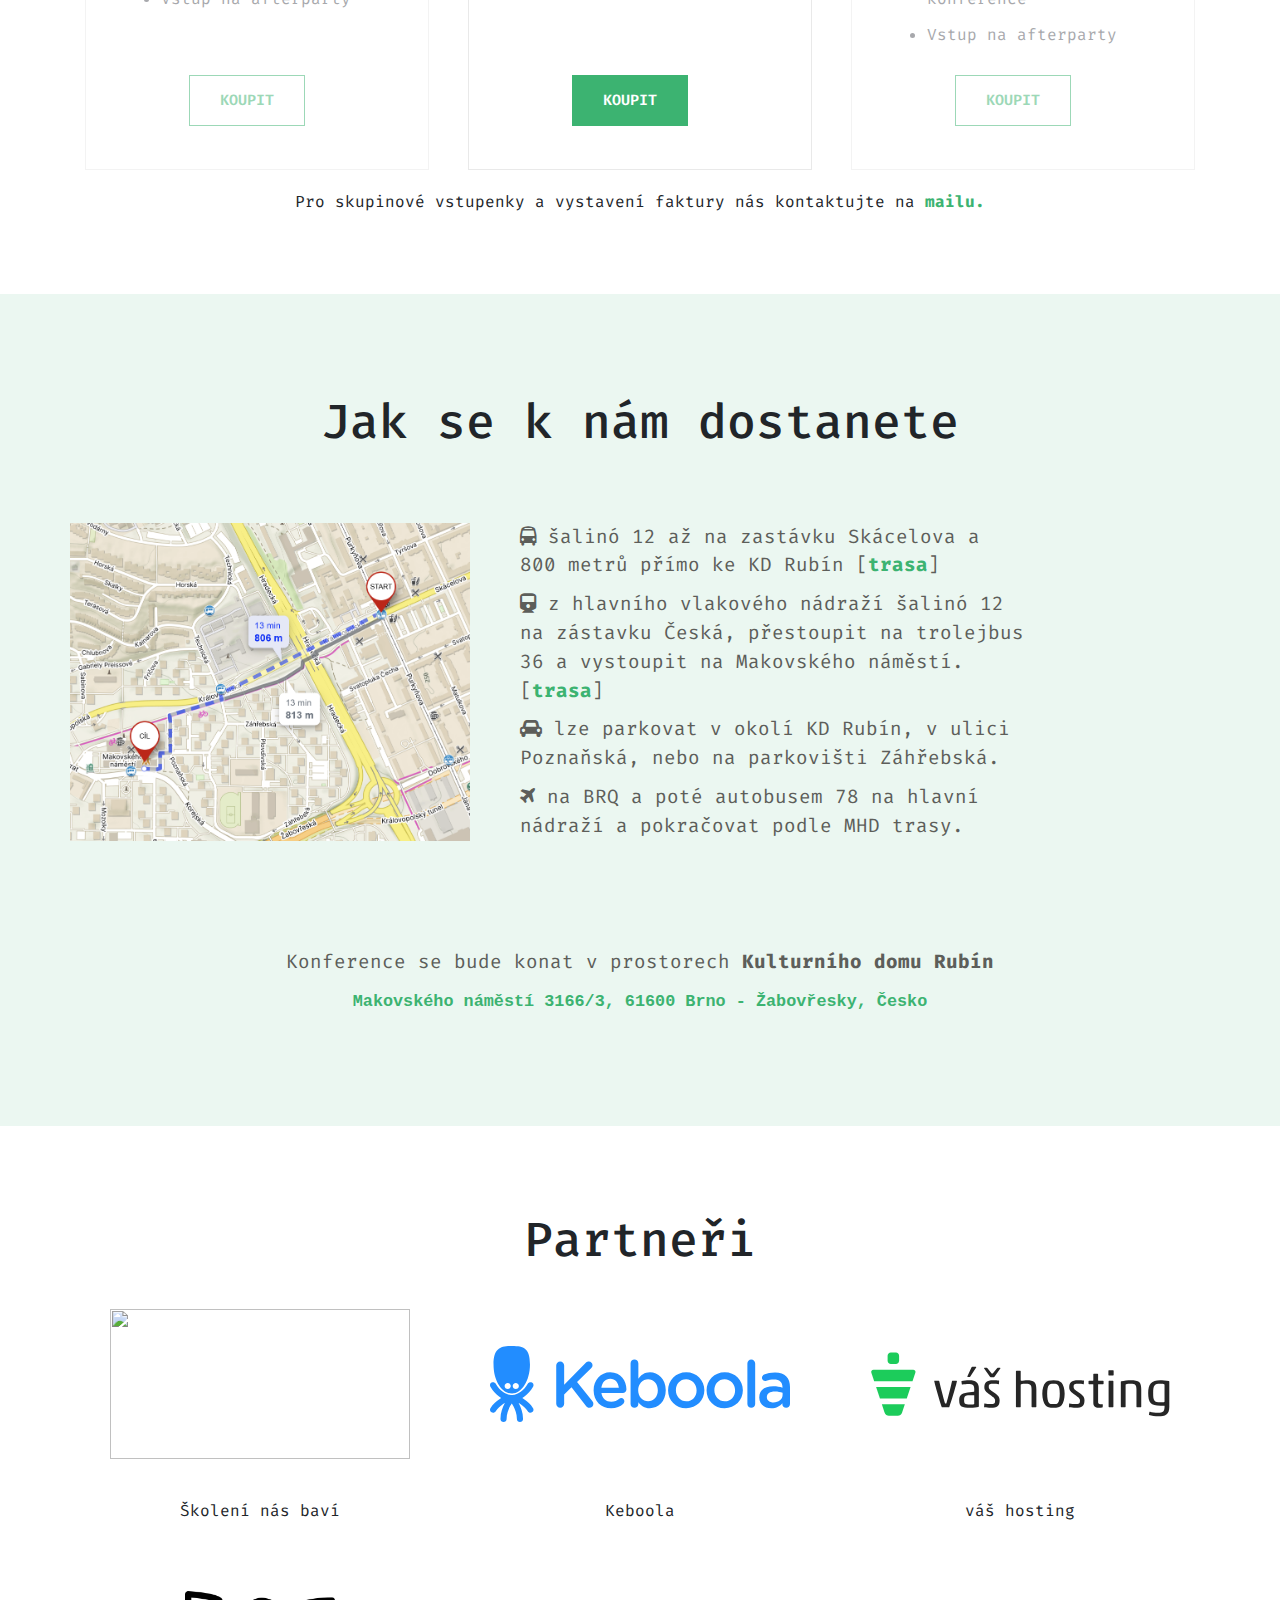
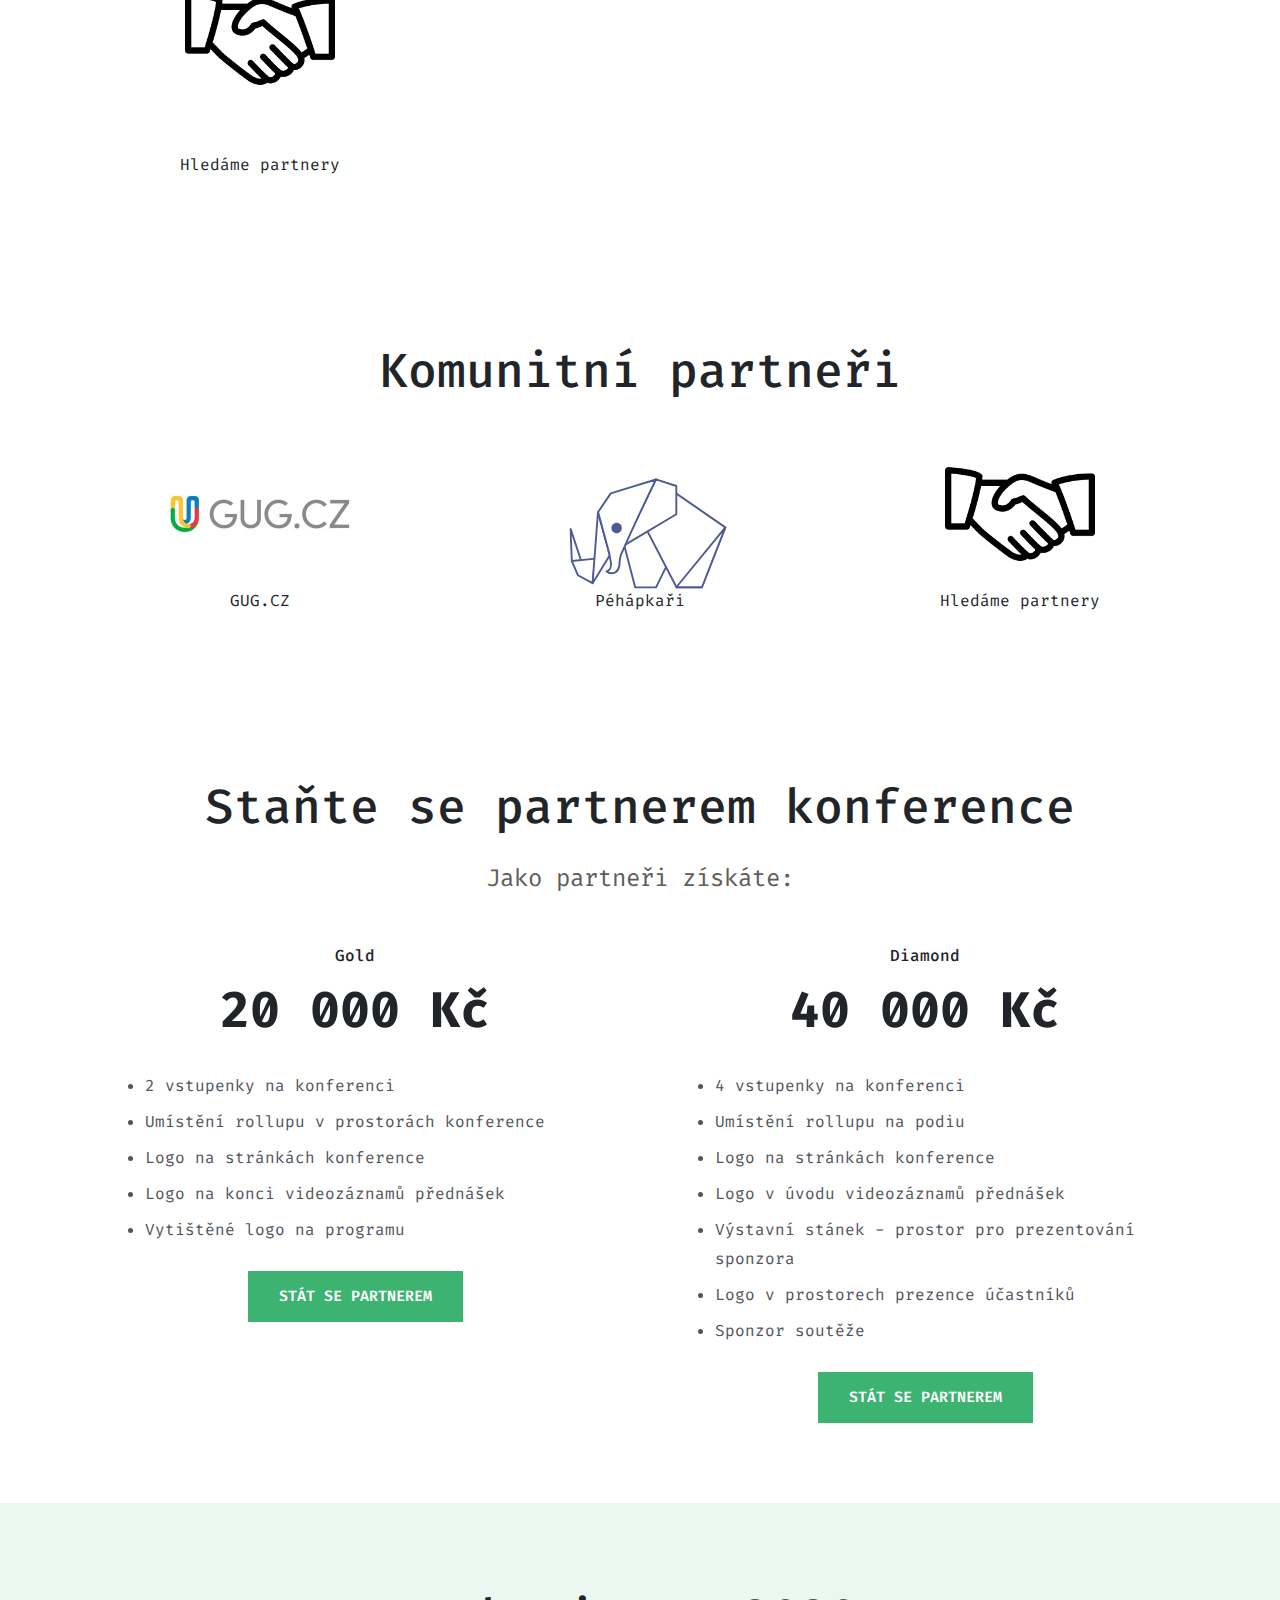
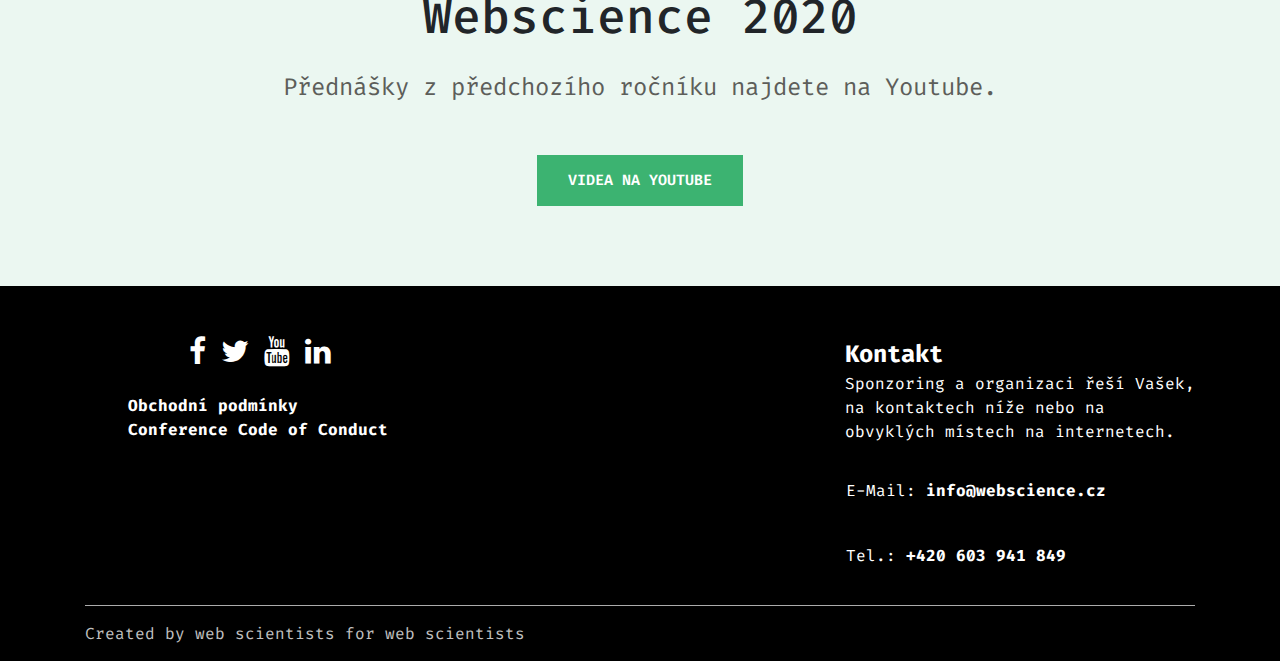
==== commit e365e9b4: "souki update" ====
--- a/index.html
+++ b/index.html
@@ -185,29 +185,47 @@
             <div class="program-box">
                 <div class="program-time">
                     <span>13:00</span>
-<!--                    <img class="speaker" src="img/speaker/oriflame.jpg">-->
+                    <img class="speaker" src="img/speaker/jan-novotny.jpg">
                 </div>
 
                 <div class="program-text">
                     <h3 class="program-name">Front-endová architektura: AppShell Microservices</h3>
 <!--                    <p class="program-description">Ukážeme si, jak hybridní přístup k renderování webových stránek kombinuje techniky jako server-side rendering (SSR), client-side rendering (CSR) a statické generování (SSG). Dozvíte se, jak naše ASMS služby zjednodušují správu komplexních webových front-endů a výrazně zlepšují uživatelský zážitek.</p>-->
                     <hr>
-                    <b>TBA</b>
+                    <b>Jan Novotný</b>
                     <p></p>
                 </div>
             </div>
             <div class="program-box">
                 <div class="program-time">
                     <span>14:00</span>
-<!--                    <img class="speaker" src="img/speaker/petr-soukup.jpg">-->
+                    <img class="speaker" src="img/speaker/souki.png">
                 </div>
 
                 <div class="program-text">
                     <h3 class="program-name">AI v ecommerce produkci</h3>
-<!--                    <p class="program-description">TBA</p>-->
+                    <p class="program-description">
+                        Předvedu vám skutečný případ z praxe, kdy automatizace pomocí AI ze dne na den zrušila pracovní pozice.
+                    </p>
+                    <p>
+                        Společně krok za krokem projdeme celý proces převodu práce od lidí na AI: jak vypadají prompty,
+                        jak probíhá programování pro AI, jak se integruje do existujících systémů a jak je AI schopna
+                        zcela samostatně zvládnout pracovní úkoly.
+                    </p>
                     <hr>
                     <b>Petr Soukup</b>
-                    <p></p>
+                    <p>
+                        Posledních 20 let programuju e-shopové ERP <a href="http://simplia.cz">http://simplia.cz</a>.
+                    </p>
+                    <p>
+                        Aktuálně mě fascinují automatizace pomocí AI a mým ultimátním cílem je nahradit všechny lidi za AI skripty.
+                    </p>
+                    <p>
+                        V robotické revoluci jsem na straně strojů.
+                    </p>
+                    <p>
+                        <a href="https://x.com/petrsoukup/"><i class="fa fa-twitter" style="font-size:30px;"></i></a>
+                    </p>
                 </div>
             </div>
             <div class="program-box">
@@ -304,10 +322,14 @@
                 <div class="program-text">
                     <h3 class="program-name">Managed Kubernetes: jde to lehce?</h3>
                     <p class="program-description">
-                        Coming from fully managed cloud services as ECS or RDS (and their Azure and GCP counterparts) operating managed Kubernetes (GKE, AKS, EKS) is more complex. Starting a new instance is easy but maintaining it long term and delivering the security updates and Kubernetes upgrades to the running clusters on time is another story, mostly not managed at all.
-                    </p>
-                    <p>
-                        I want to briefly describe how each cloud vendor (AWS, GCP, Azure) approaches both security updates and Kubernetes version upgrades and when and how is it possible to automate the processes and what are the bottlenecks.
+                        Z plně spravovaných cloudových služeb jako ECS nebo RDS (a jejich náprotivky v Azure a GCP) je provozování
+                        managed Kubernetes (GKE, AKS, EKS) složitější. Spuštění nové instance je snadné,
+                        ale udržování v dlhodobém časovém horizontu a doručováni bezpečnostních updatů a Kubernetes cluster upgradů
+                        na běžícím clustru je věc druhá, většinou nezmenežovatelná vůbec.
+                    </p>
+                    <p>
+                        V krátkosti popíšu jak jednotliví cloud vendor (AWS, GCP, Azure) doporučuje bezpečnostní updaty
+                        a upgrady Kubernetes clustru. Kdy a jako je možné zautomatizovat samotný proces a kde jsou případné bottlenecky.
                     </p>
                     <hr>
                     <b>Ondřej Hlaváček</b>
@@ -336,7 +358,10 @@
                 <div class="program-text">
                     <h3 class="program-name">Závěrečné slovo</h3>
                     <p class="program-description">
-                        Ukončení konference, poděkování účastníkům a řečníkům a soutěž.
+                        Poděkování účastníkům a řečníkům. A než se zahájíme afterparty dáme si vědomostní soutěž.
+                    </p>
+                    <p>
+                        Následně v prostorech konference budeme pokračovat na afterparty, všichni jste zváni na networking a diskuzi s přednášejícími.
                     </p>
                     <hr>
                     <b>Václav Čevela</b>
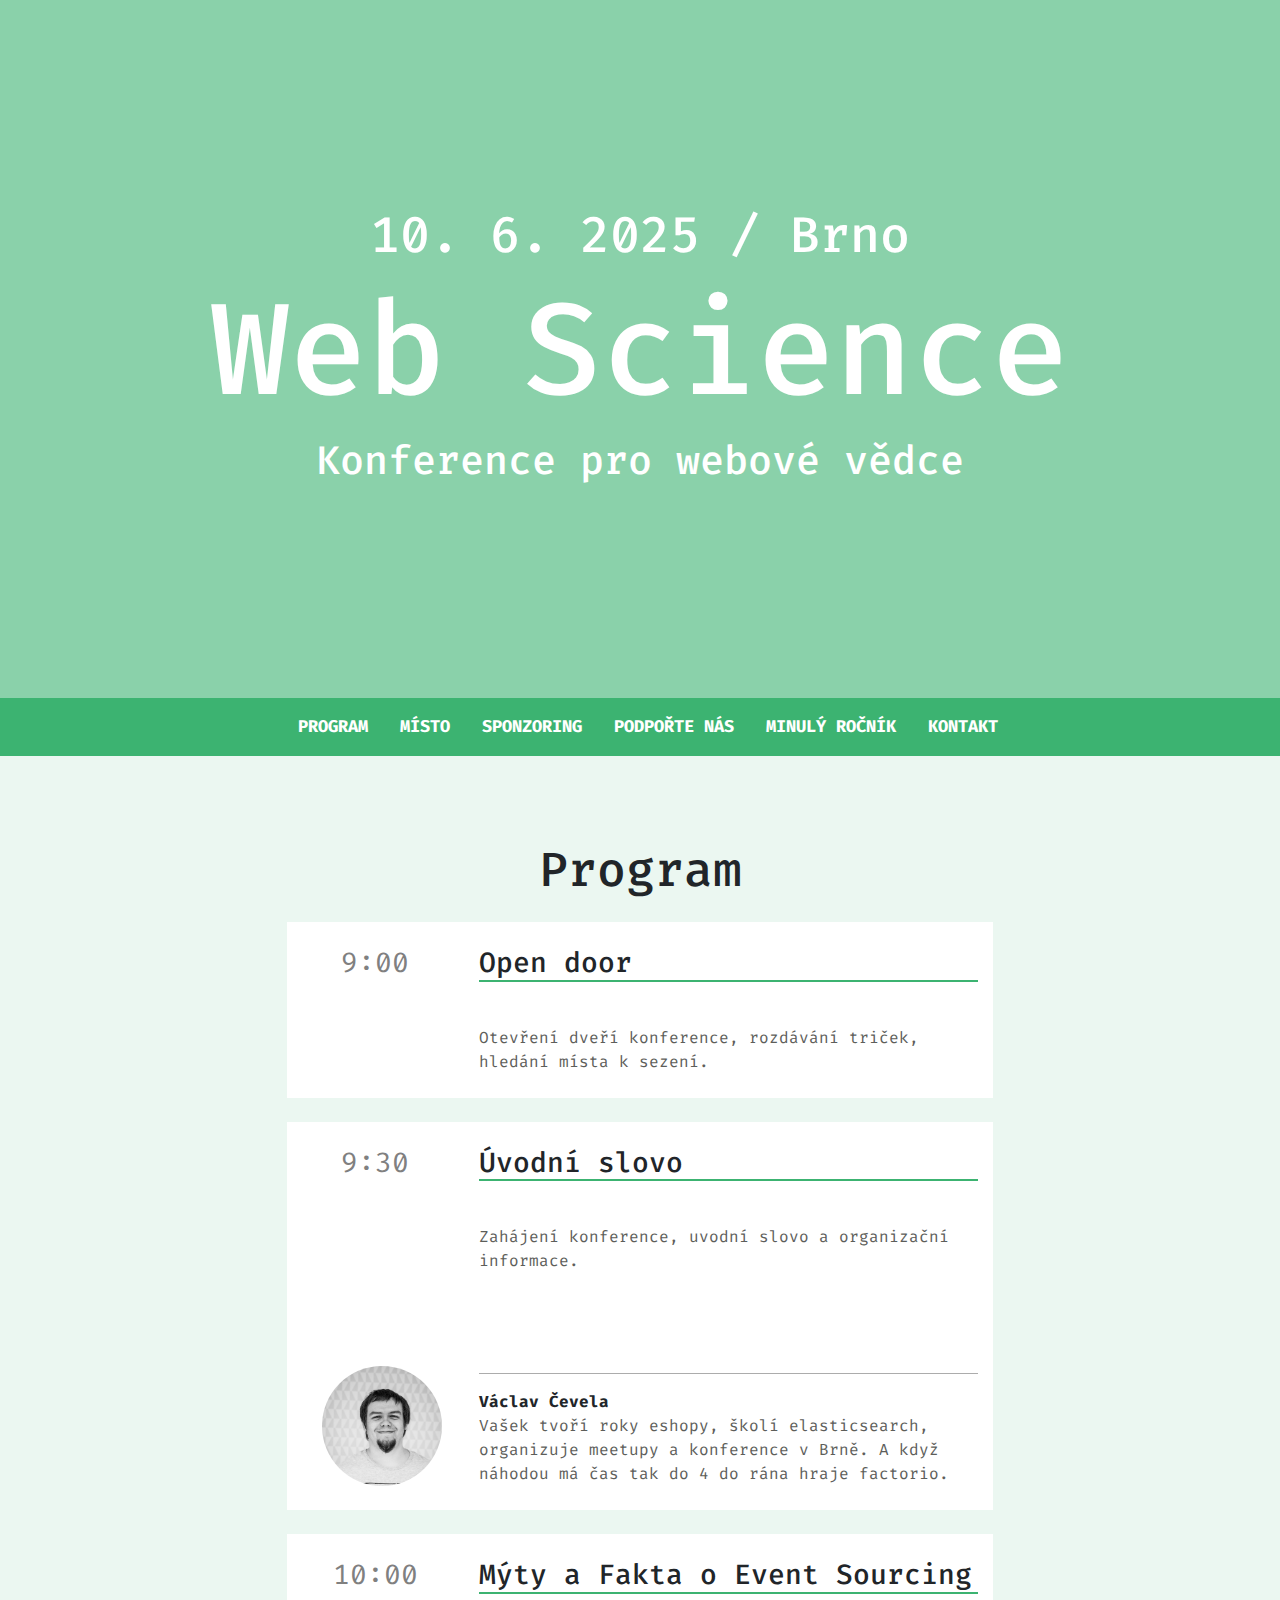
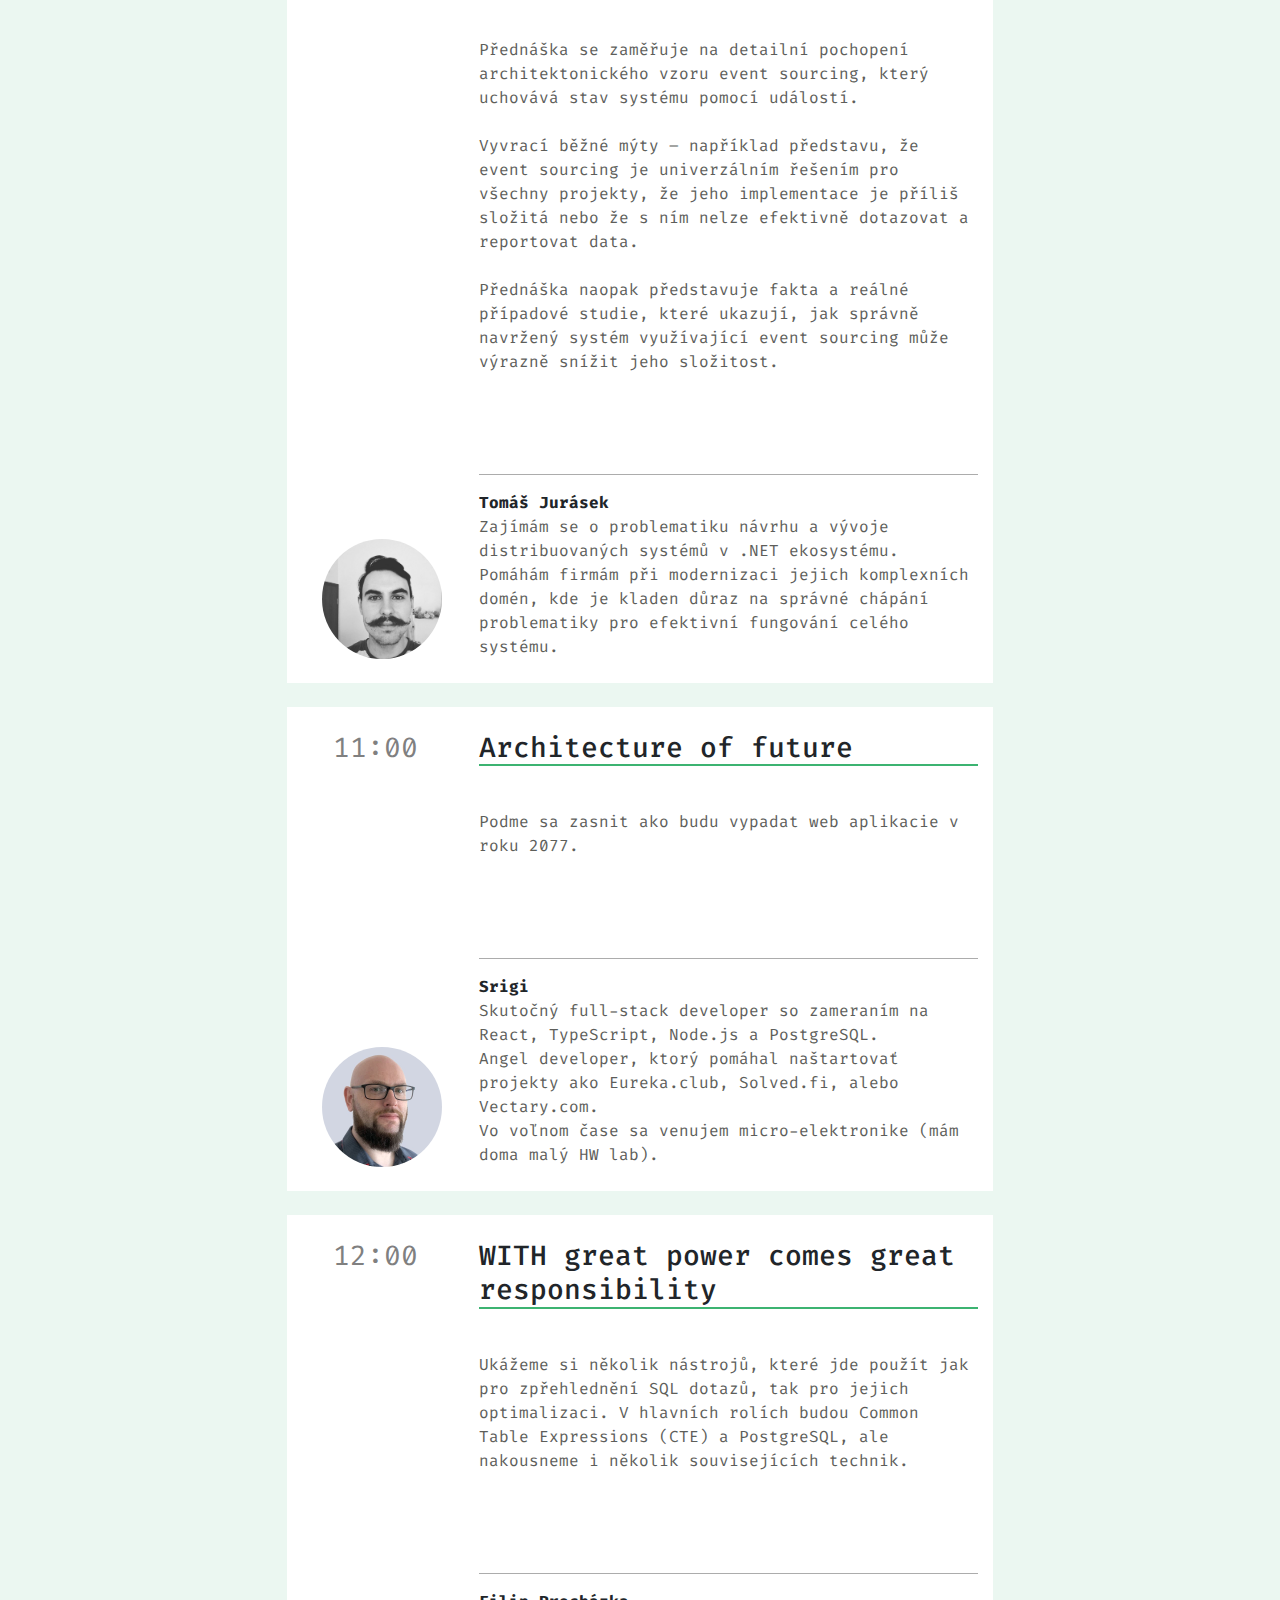
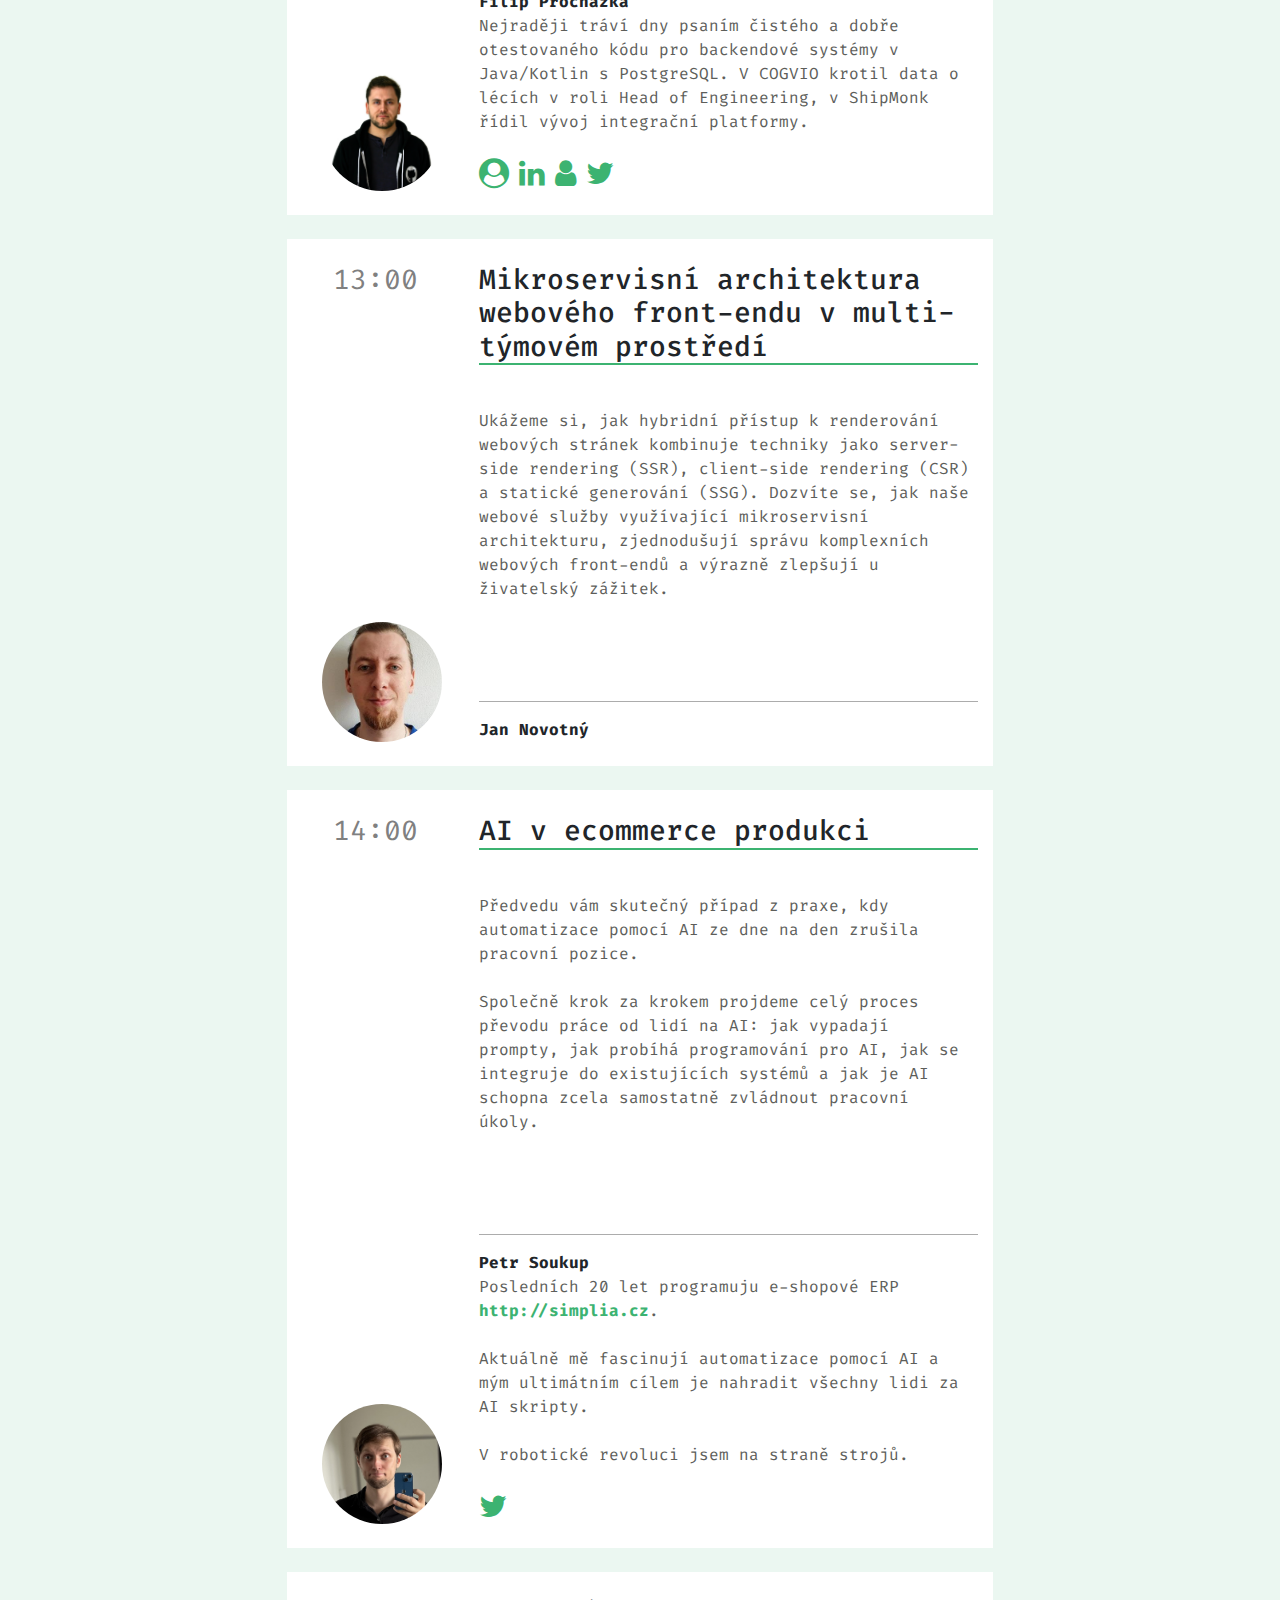
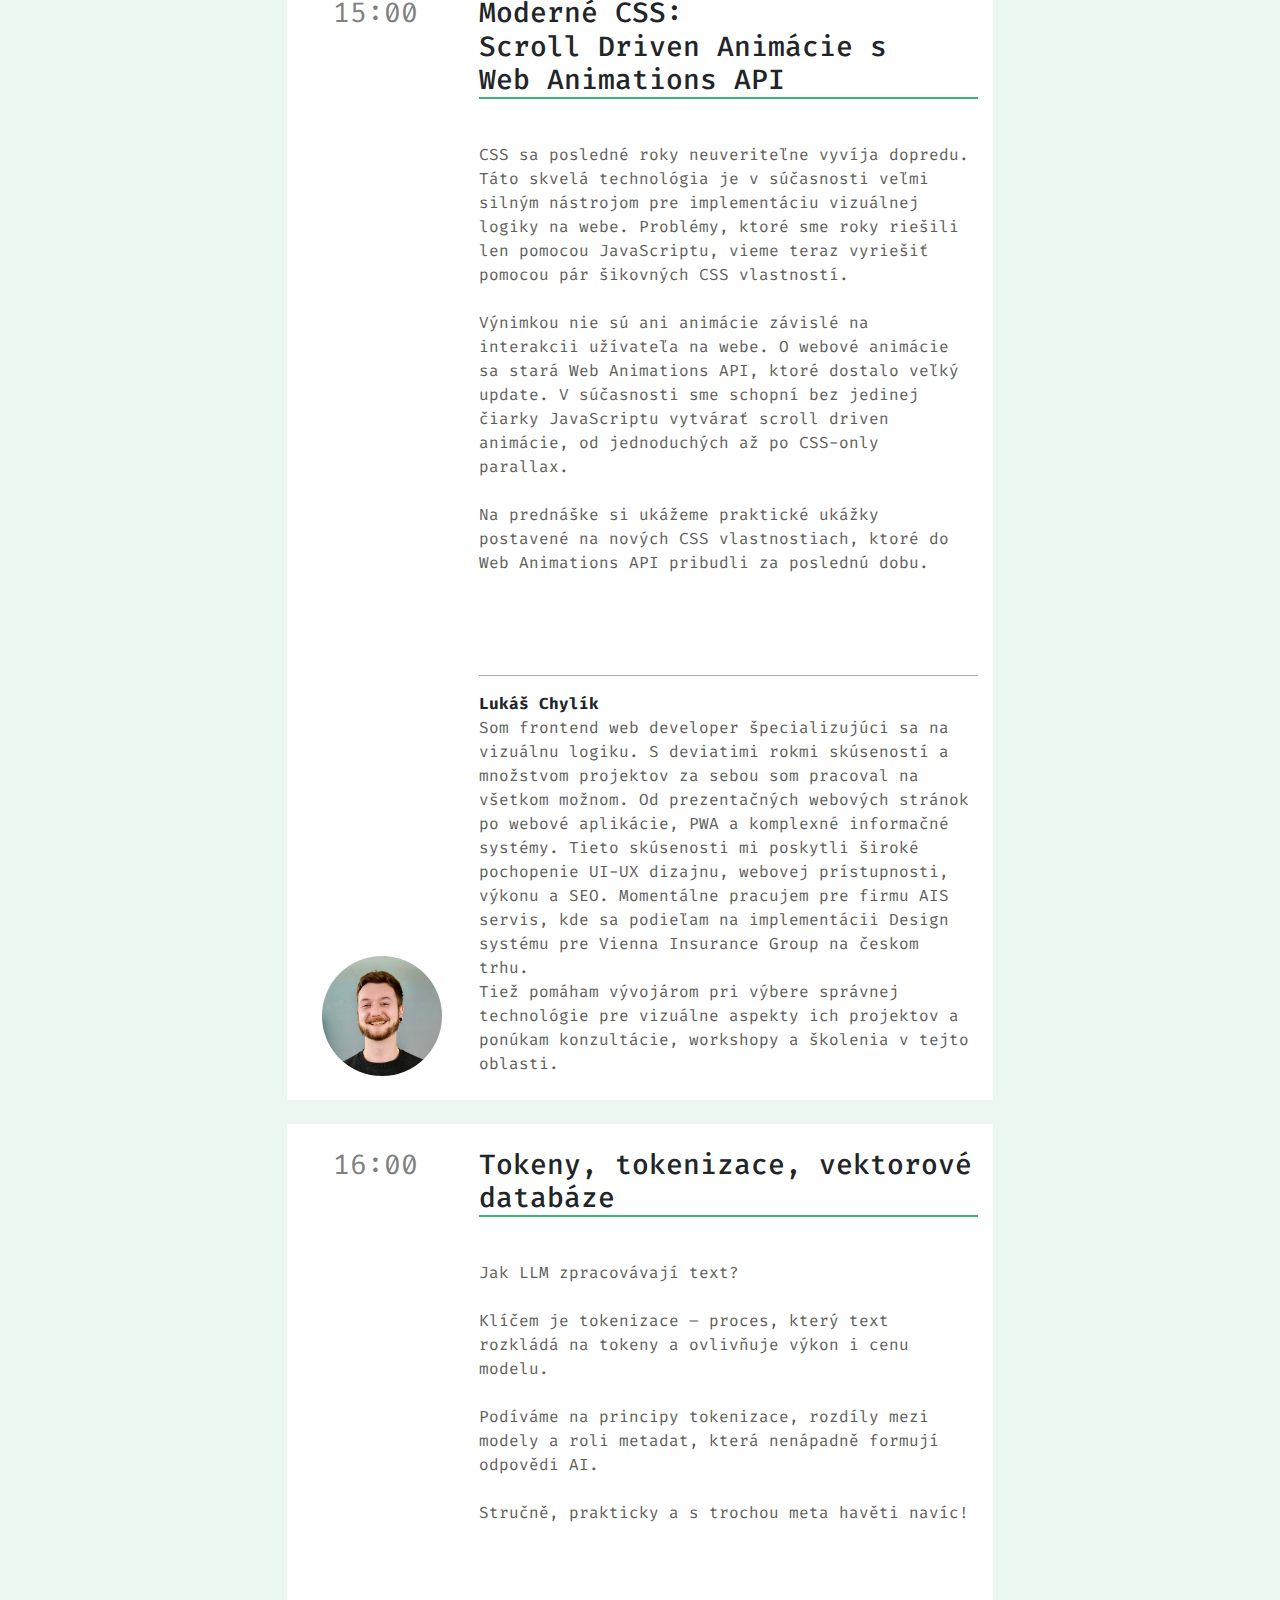
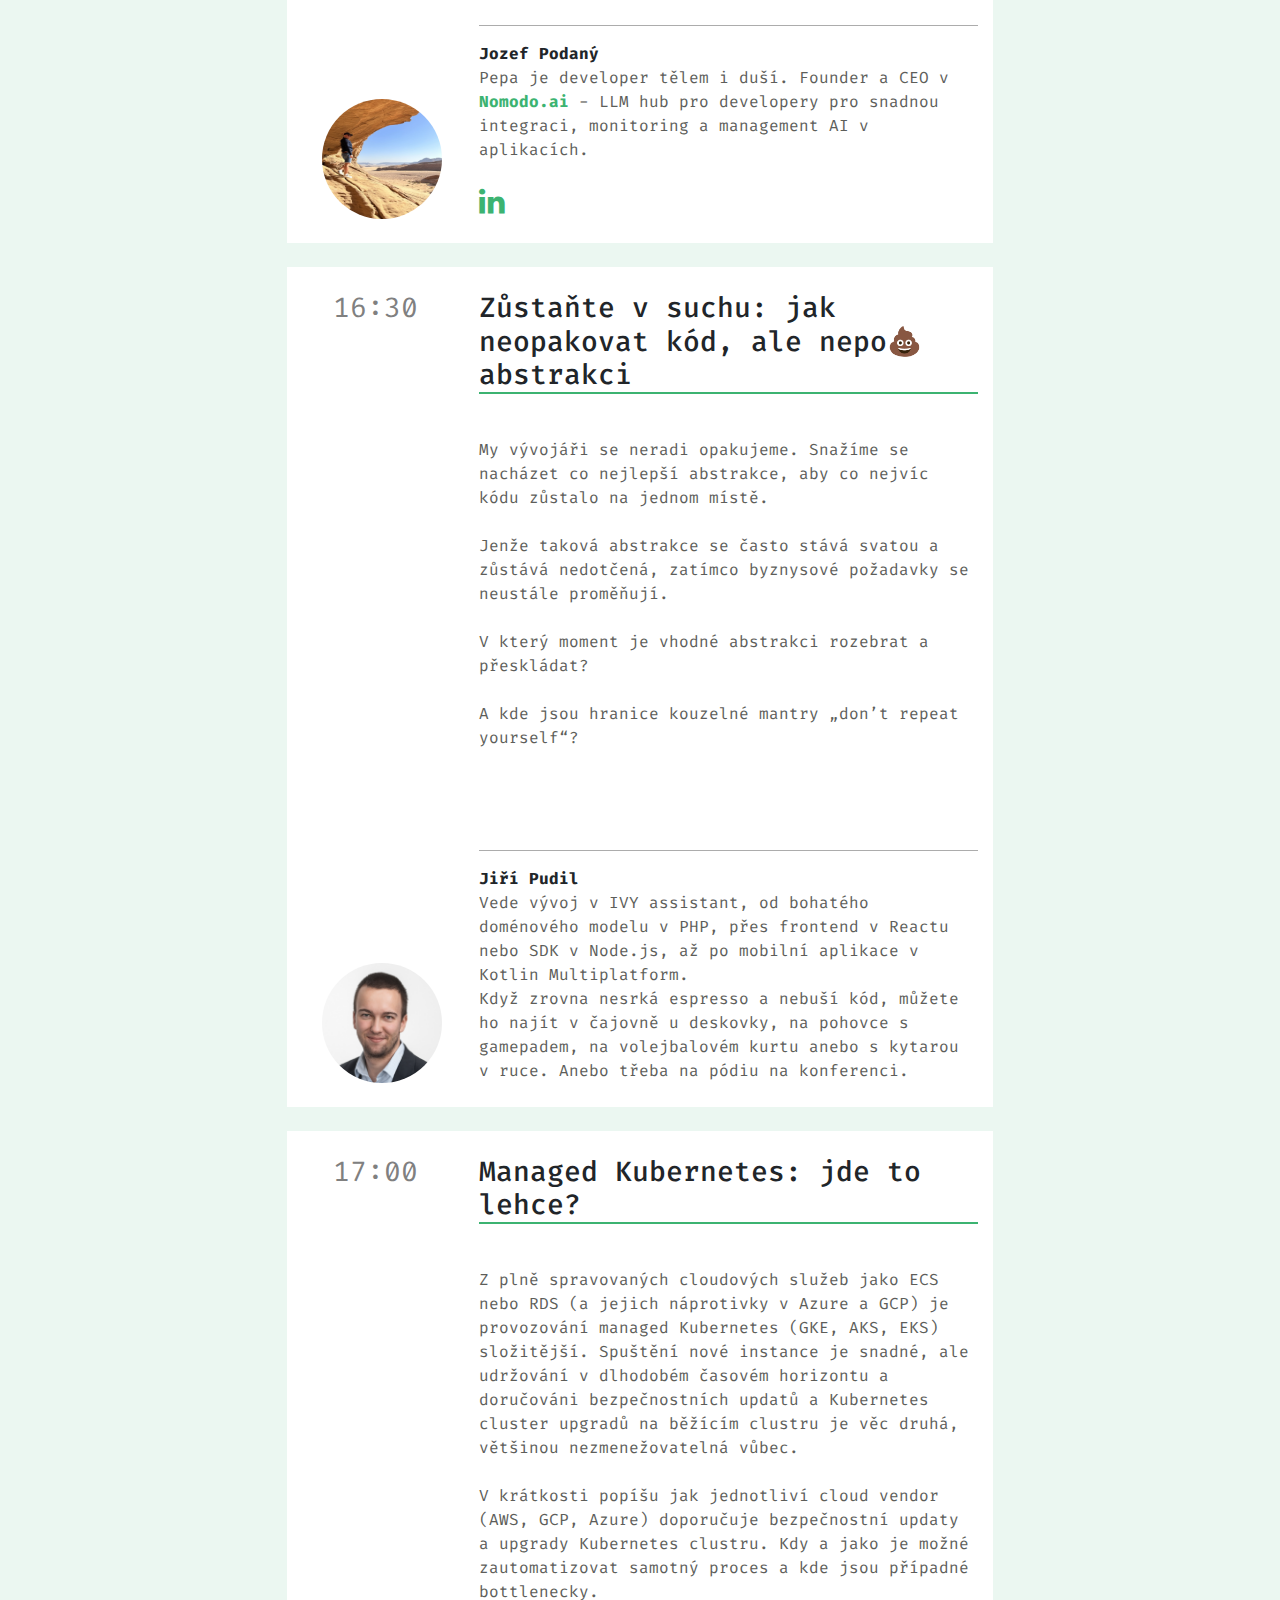
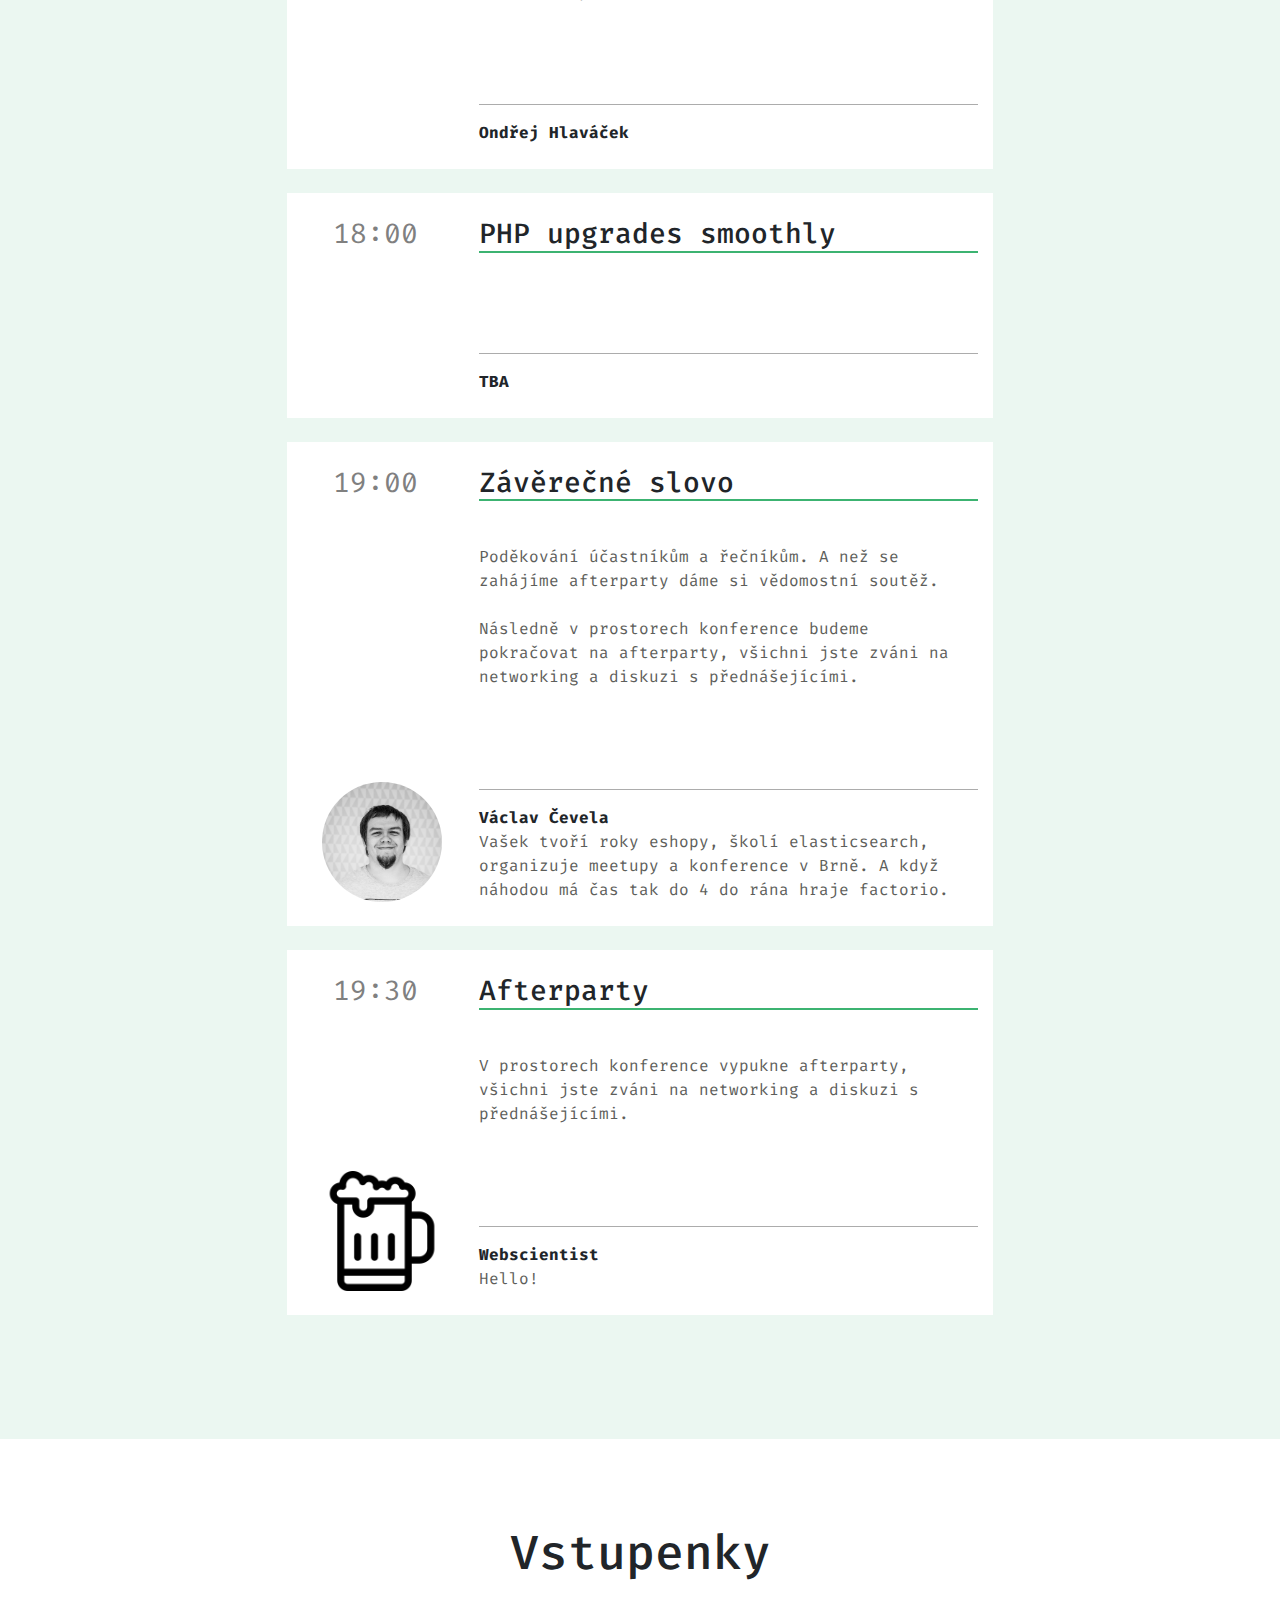
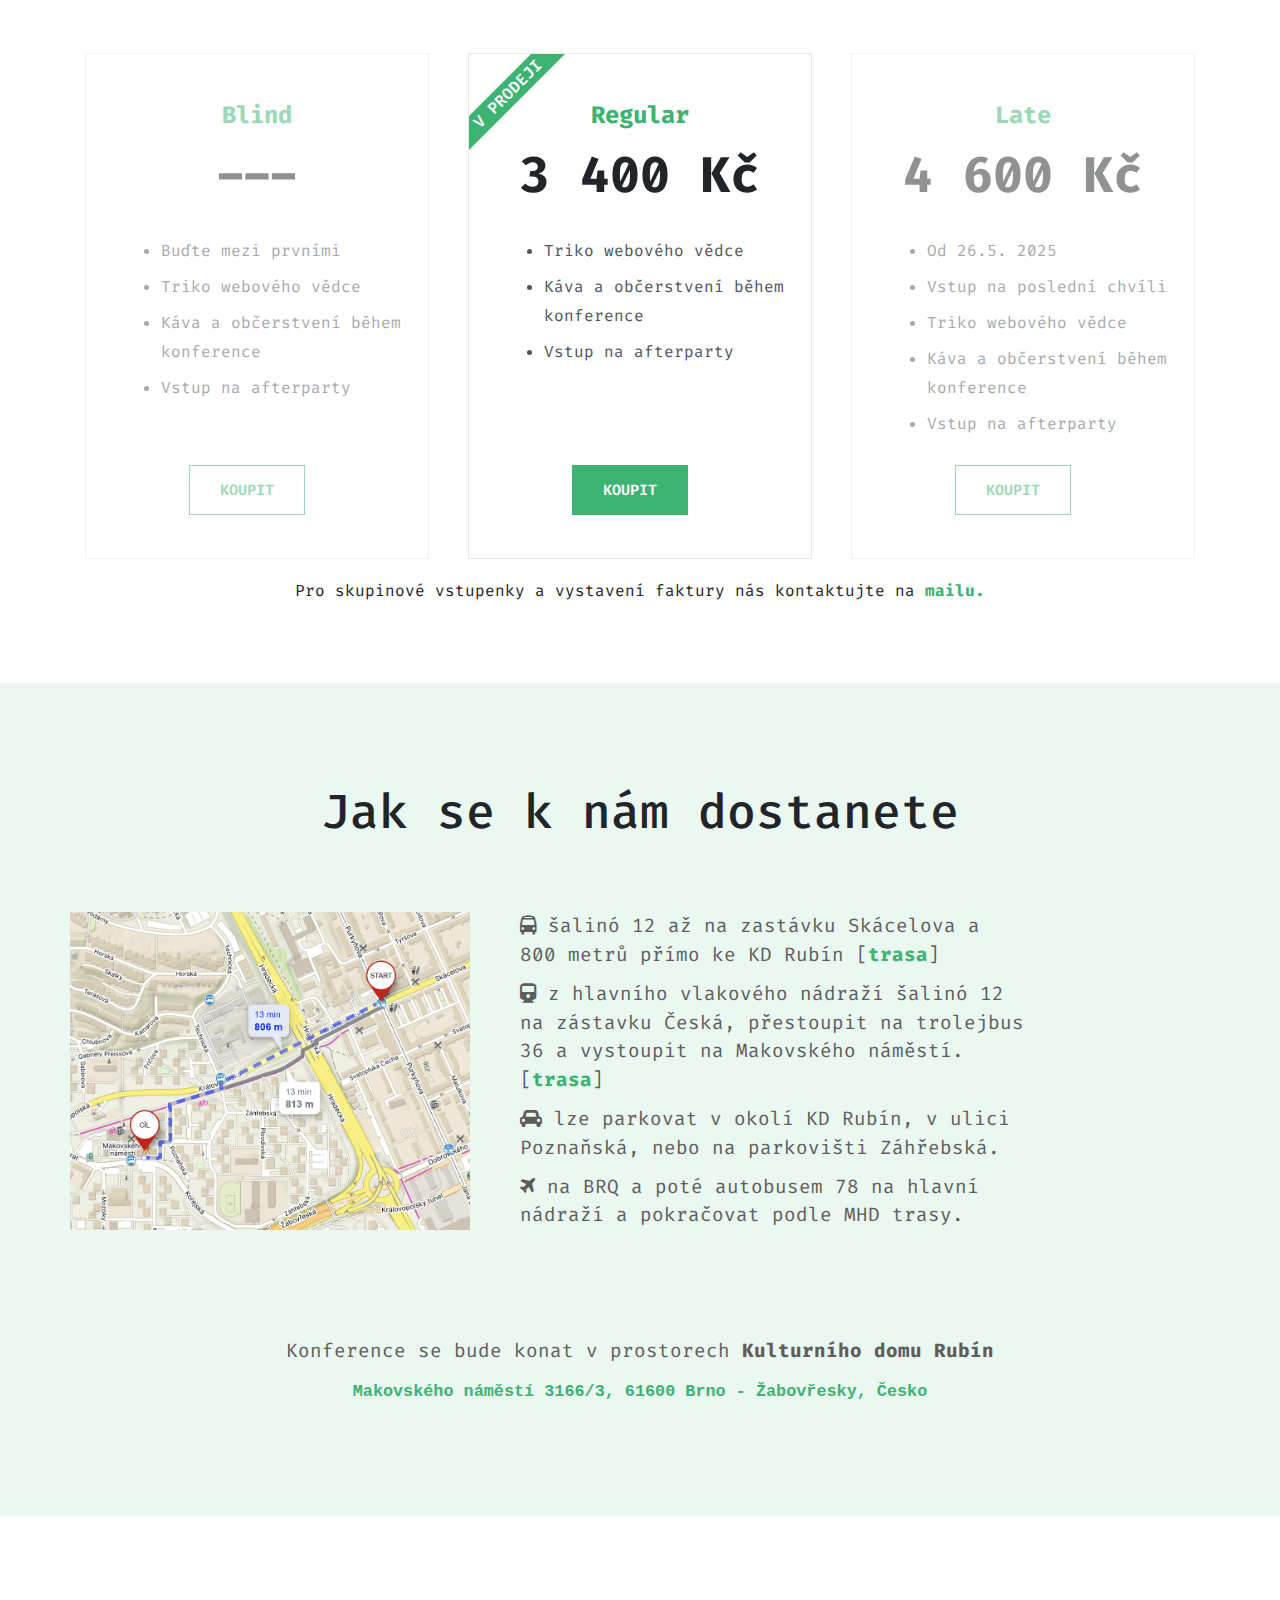
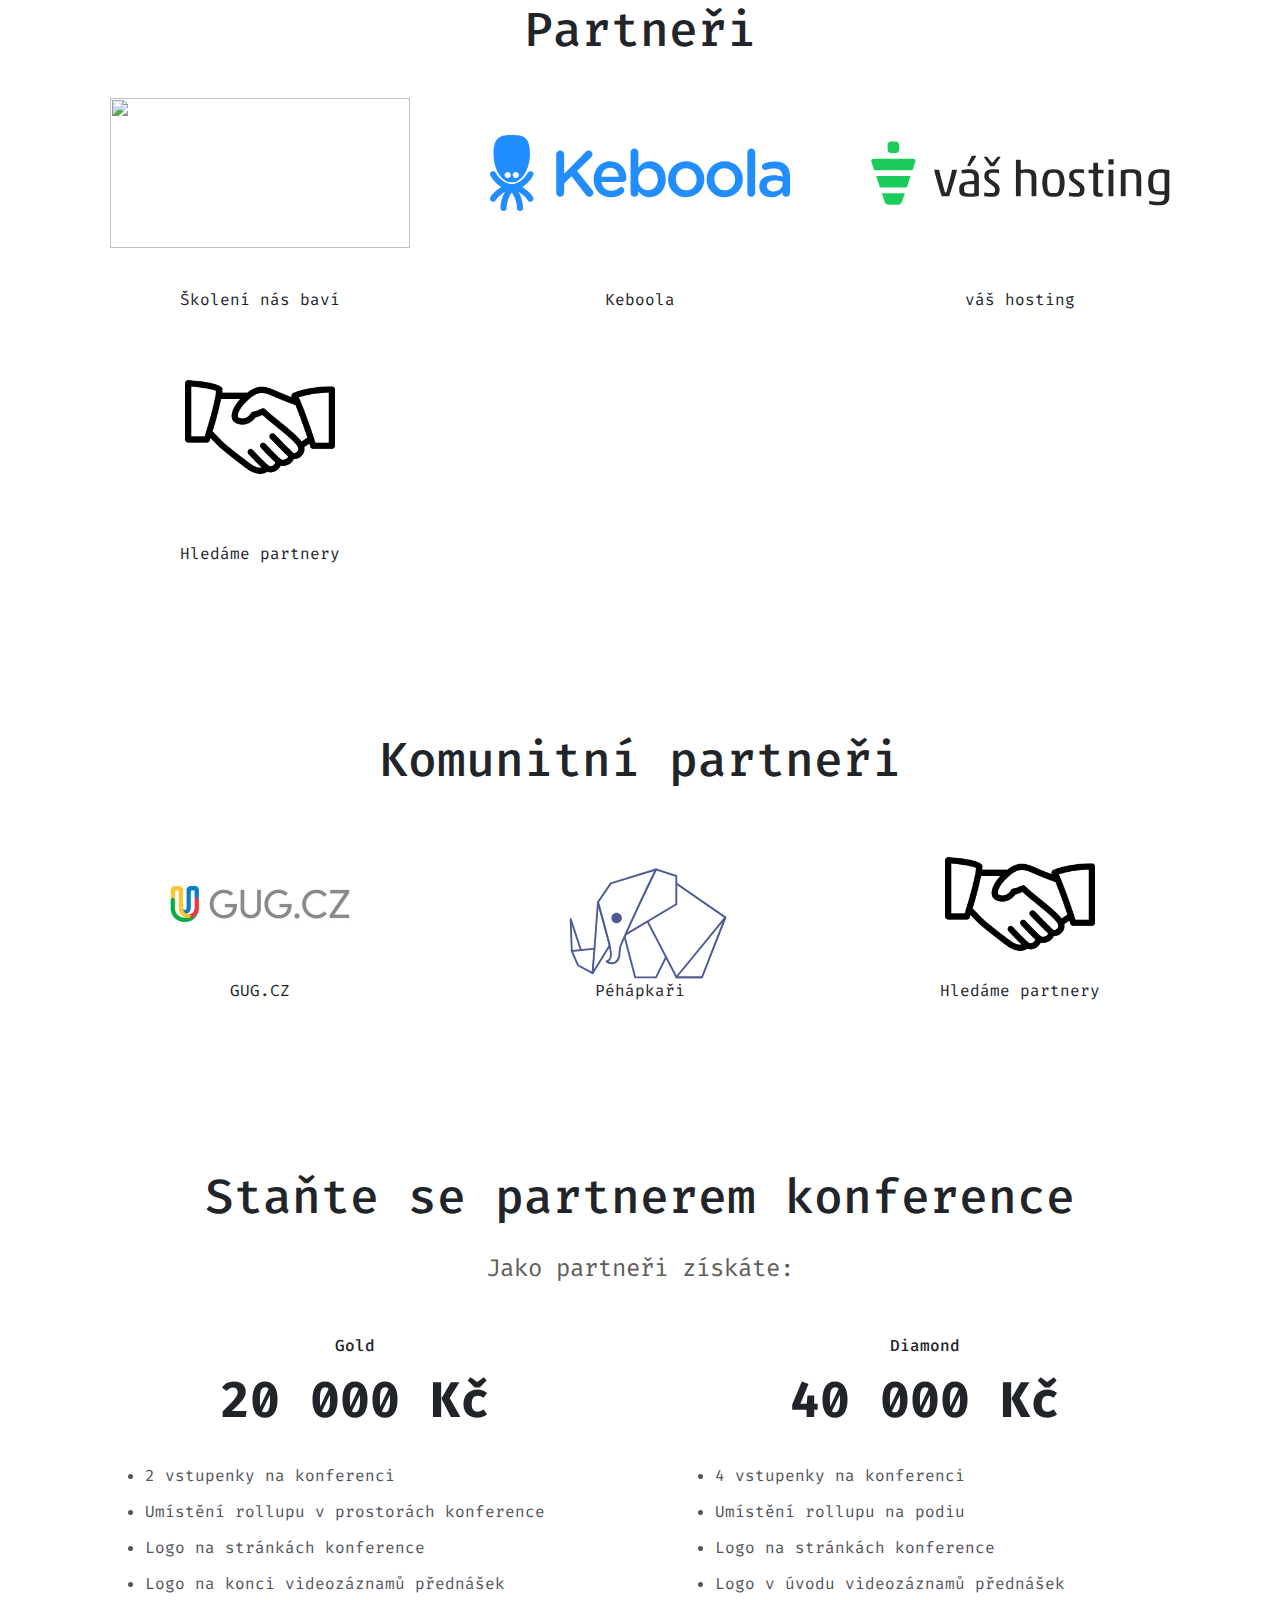
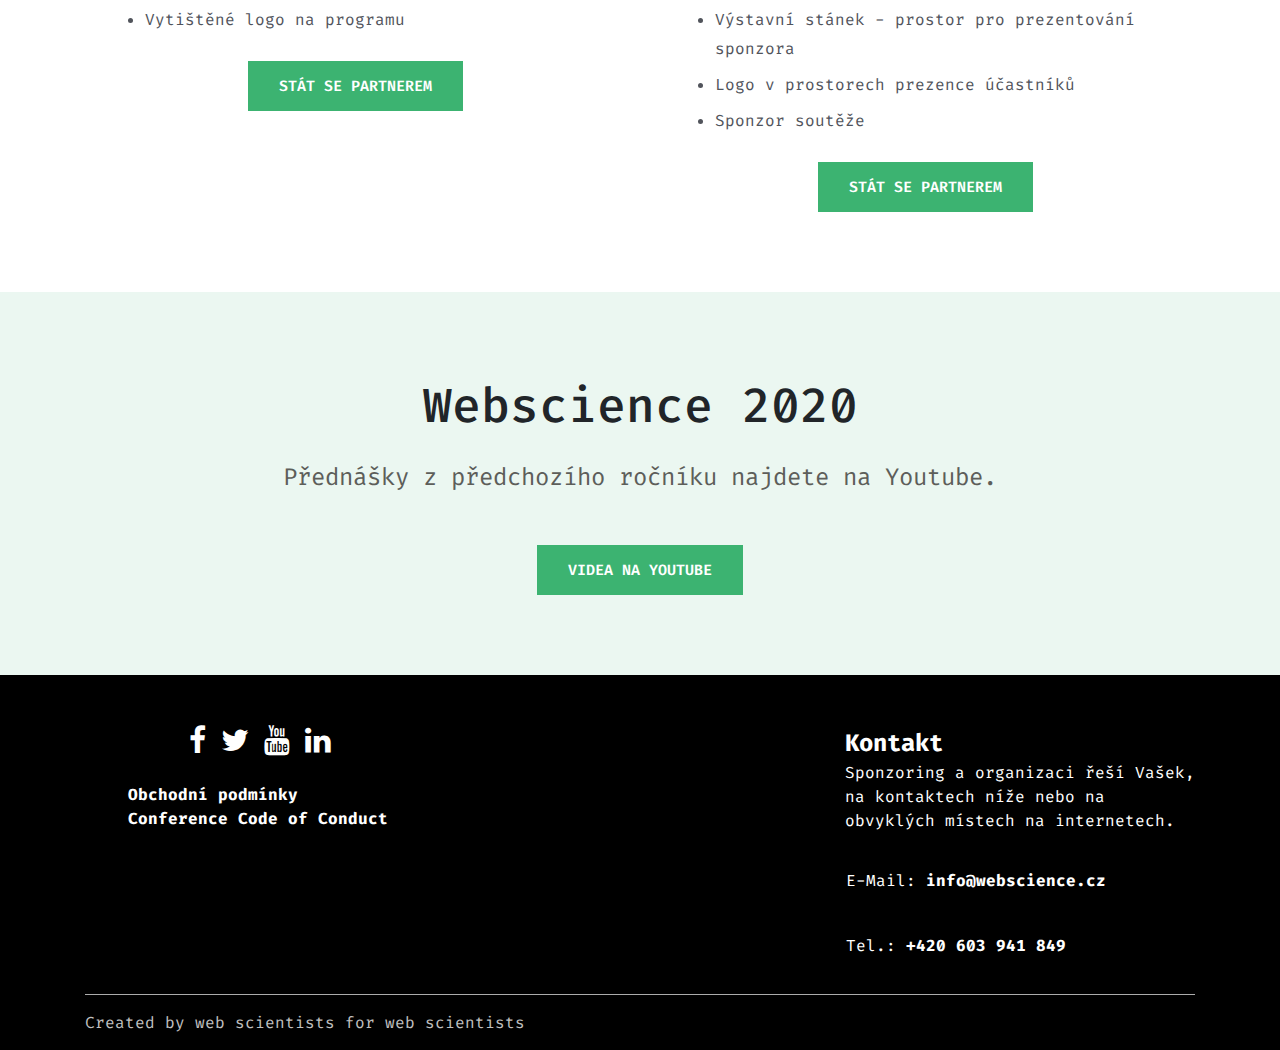
==== commit d330c361: "tom + jan update" ====
--- a/index.html
+++ b/index.html
@@ -113,25 +113,30 @@
             <div class="program-box">
                 <div class="program-time">
                     <span>10:00</span>
-<!--                    <img class="speaker" src="img/speaker/tomas-jurasek.jpg">-->
+                    <img class="speaker" src="img/speaker/tomas-jurasek.png">
                 </div>
 
                 <div class="program-text">
                     <h3 class="program-name">Mýty a Fakta o Event Sourcing</h3>
                     <p class="program-description">
-                        Přednáška se zaměřuje na detailní pochopení architektonického vzoru event sourcing, který uchovává stav  systému pomocí událostí.
-                    </p>
-                    <p>
-                        Odhaluje a vyvrací běžné mýty, například představu, že event sourcing je univerzálním řešením pro všechny projekty,
-                        že jeho implementace je nadměrně složitá, nebo že dotazování a reportování dat s ním představuje zásadní problém.
-                    </p>
-                    <p>
-                        Naopak přednáška představuje fakta a reálné případové studie, jež ukazují, že správně navržený systém s event sourcing přístupem
-                        může výrazně zjednodušit jeho komplexitu.
+                        Přednáška se zaměřuje na detailní pochopení architektonického vzoru event sourcing, který uchovává
+                        stav systému pomocí událostí.
+                    </p>
+                    <p>
+                        Vyvrací běžné mýty – například představu, že event sourcing je univerzálním řešením pro všechny projekty,
+                        že jeho implementace je příliš složitá nebo že s ním nelze efektivně dotazovat a reportovat data.
+                    </p>
+                    <p>
+                        Přednáška naopak představuje fakta a reálné případové studie, které ukazují, jak správně navržený systém
+                        využívající event sourcing může výrazně snížit jeho složitost.
                     </p>
                     <hr>
                     <b>Tomáš Jurásek</b>
-                    <p></p>
+                    <p>
+                        Zajímám se o problematiku návrhu a vývoje distribuovaných systémů v .NET ekosystému. Pomáhám
+                        firmám při modernizaci jejich komplexních domén, kde je kladen důraz na správné chápání
+                        problematiky pro efektivní fungování celého systému.
+                    </p>
                 </div>
             </div>
             <div class="program-box">
@@ -189,8 +194,13 @@
                 </div>
 
                 <div class="program-text">
-                    <h3 class="program-name">Front-endová architektura: AppShell Microservices</h3>
-<!--                    <p class="program-description">Ukážeme si, jak hybridní přístup k renderování webových stránek kombinuje techniky jako server-side rendering (SSR), client-side rendering (CSR) a statické generování (SSG). Dozvíte se, jak naše ASMS služby zjednodušují správu komplexních webových front-endů a výrazně zlepšují uživatelský zážitek.</p>-->
+                    <h3 class="program-name">Mikroservisní architektura webového front-endu v multi-týmovém prostředí</h3>
+                    <p class="program-description">
+                        Ukážeme si, jak hybridní přístup k renderování webových stránek kombinuje techniky jako server-side
+                        rendering (SSR), client-side rendering (CSR) a statické generování (SSG). Dozvíte se, jak naše webové
+                        služby využívající mikroservisní architekturu, zjednodušují správu komplexních webových front-endů a výrazně zlepšují u
+                        živatelský zážitek.
+                    </p>
                     <hr>
                     <b>Jan Novotný</b>
                     <p></p>
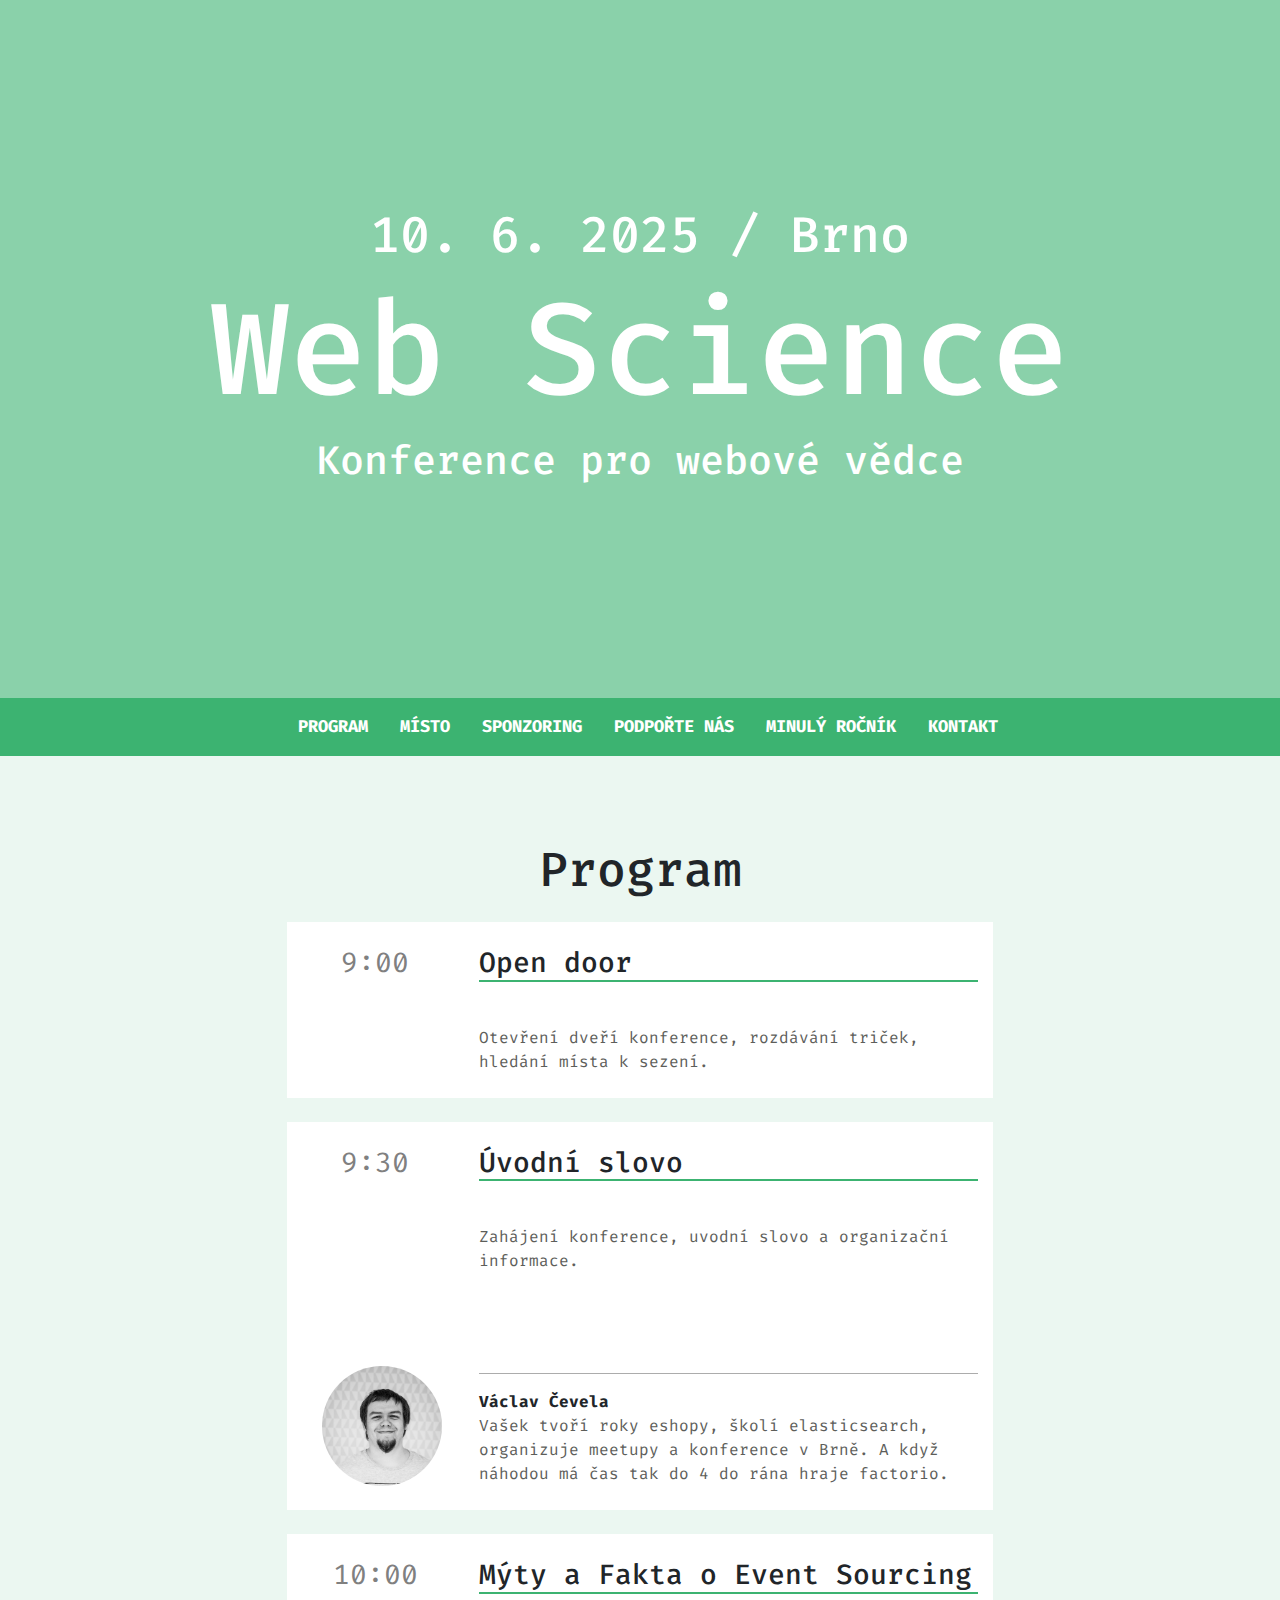
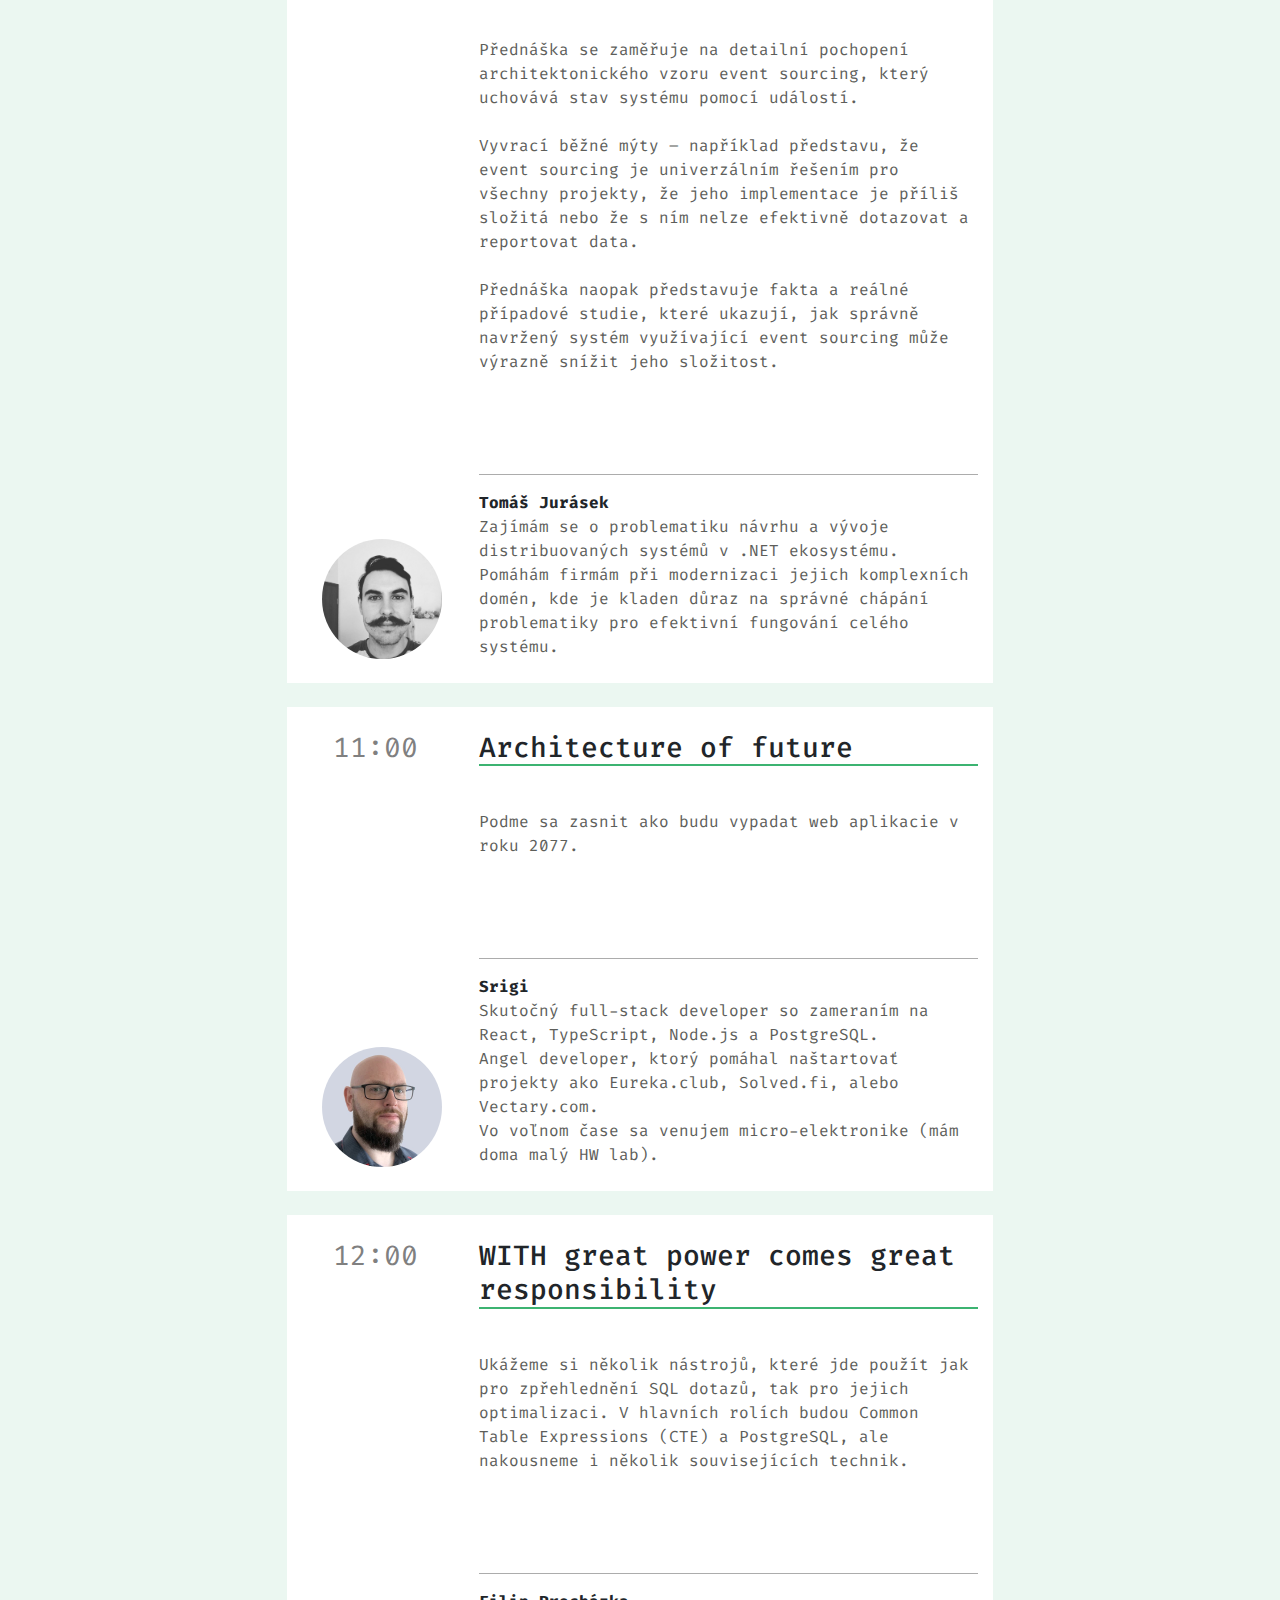
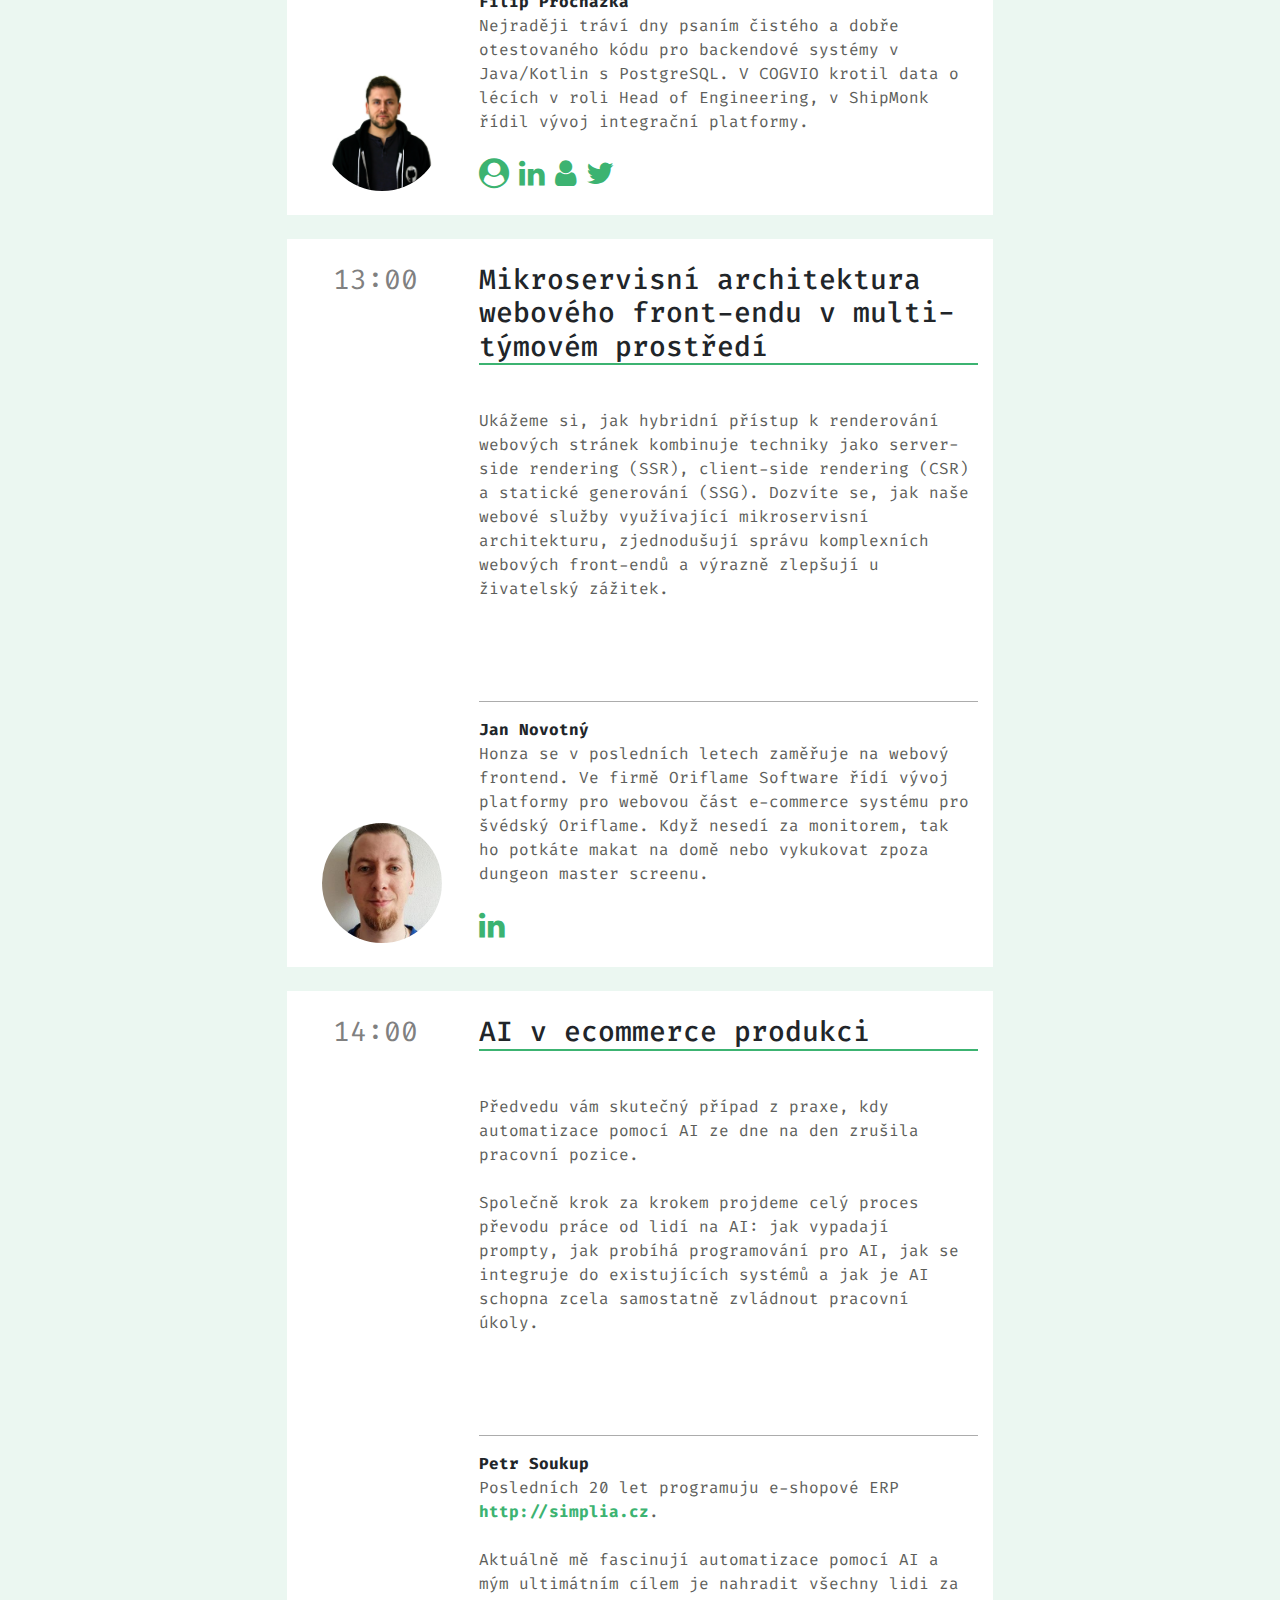
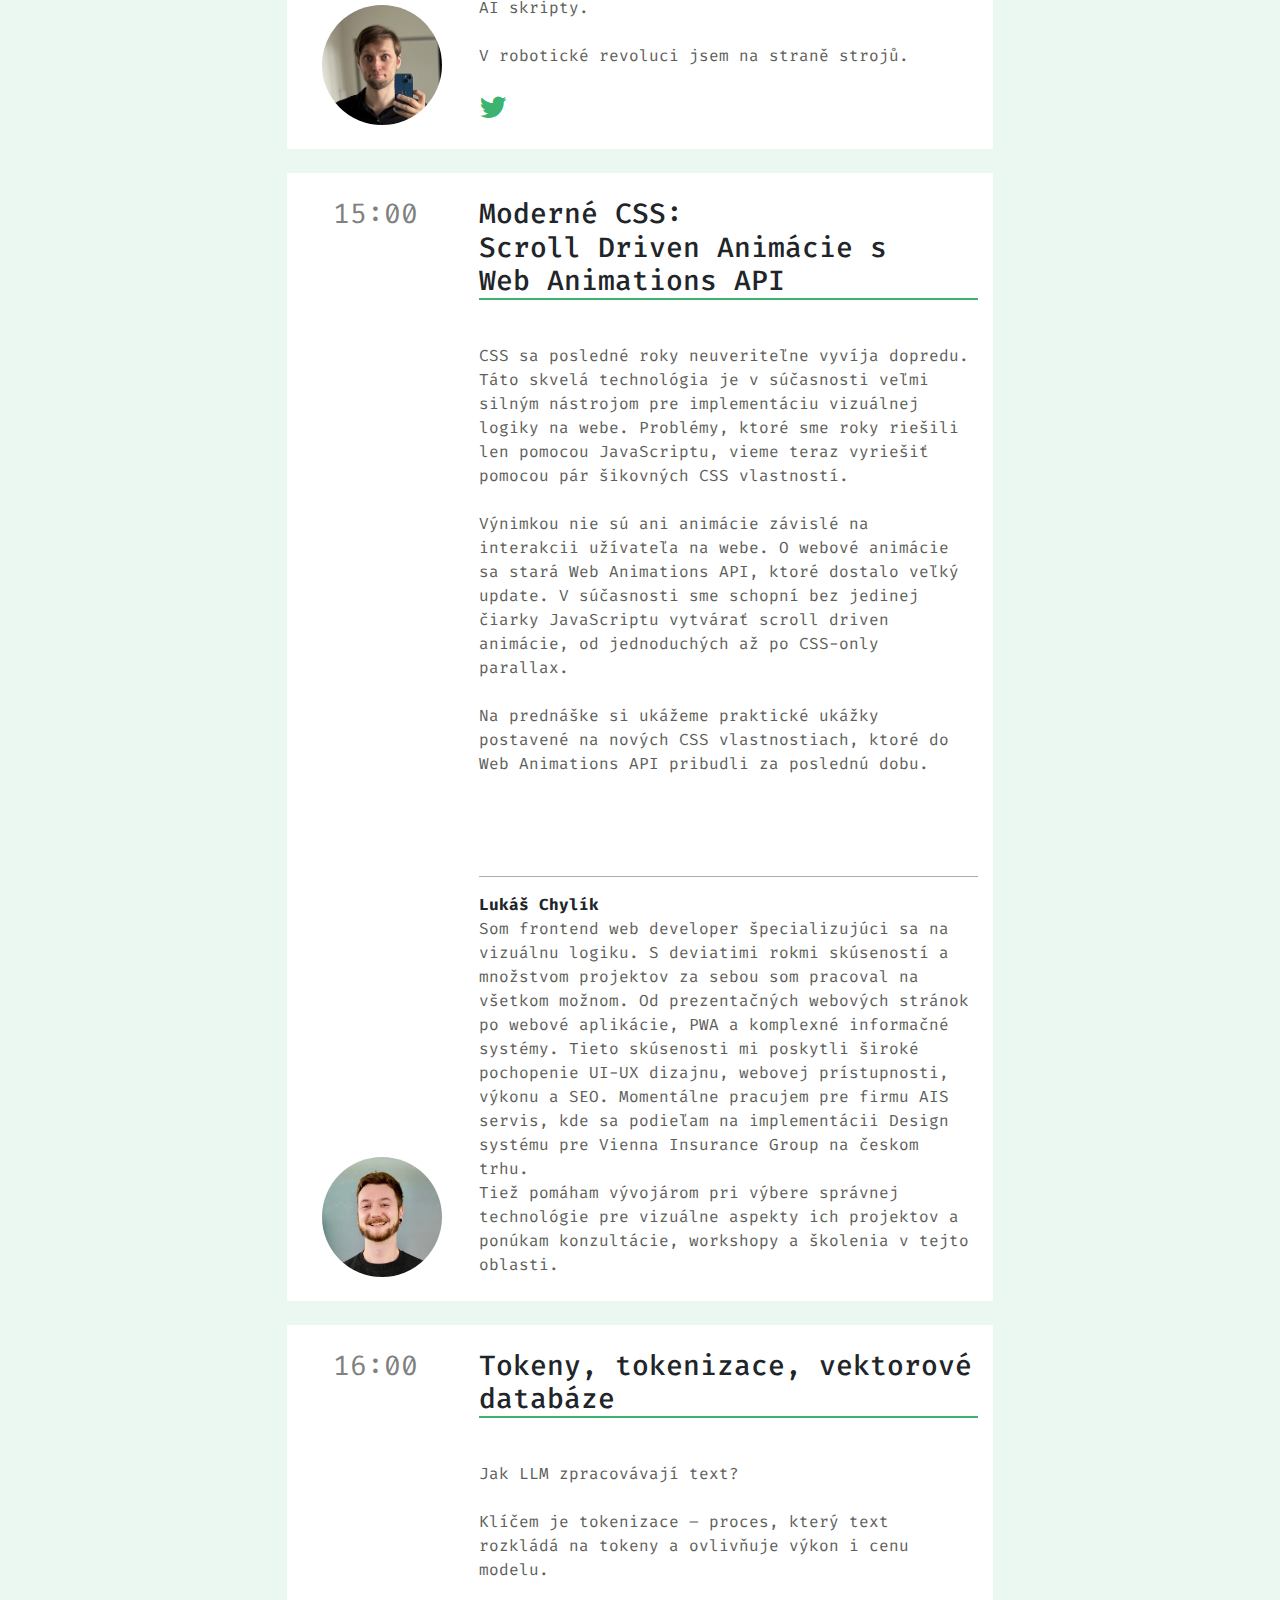
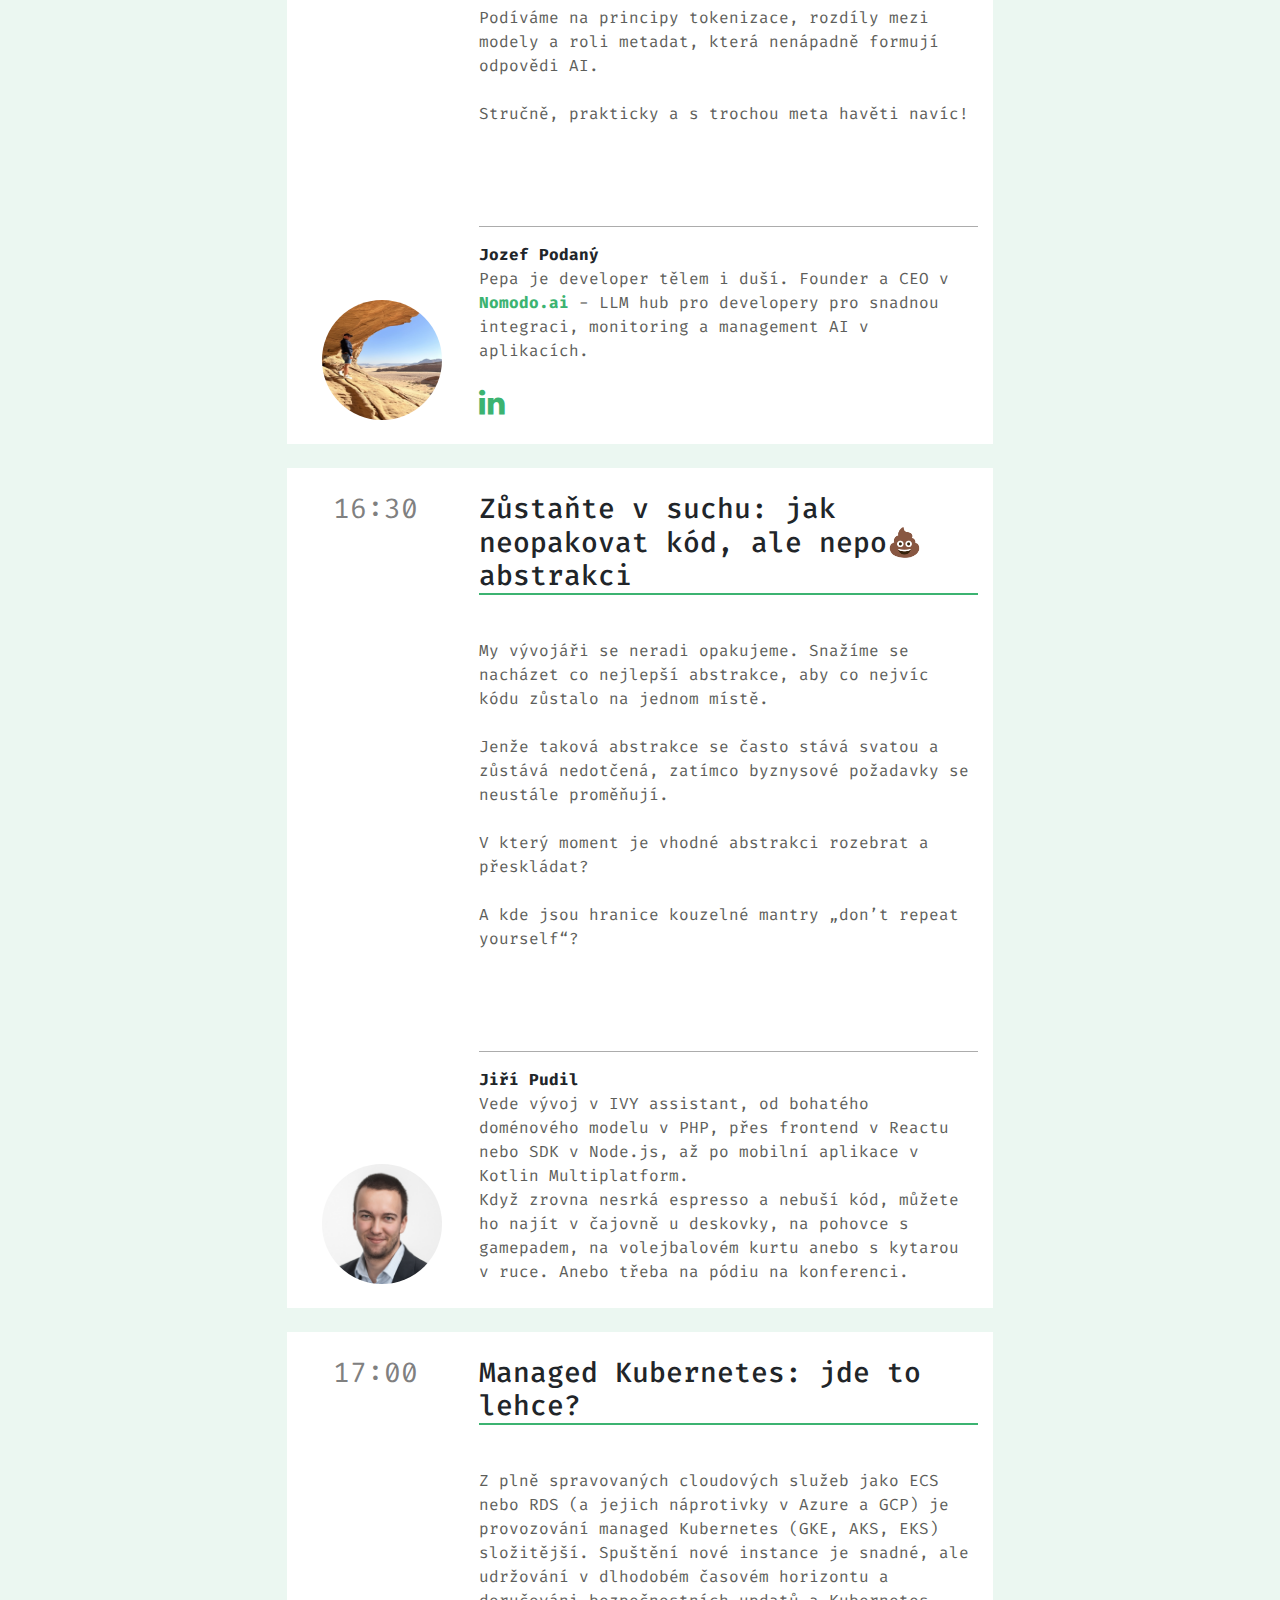
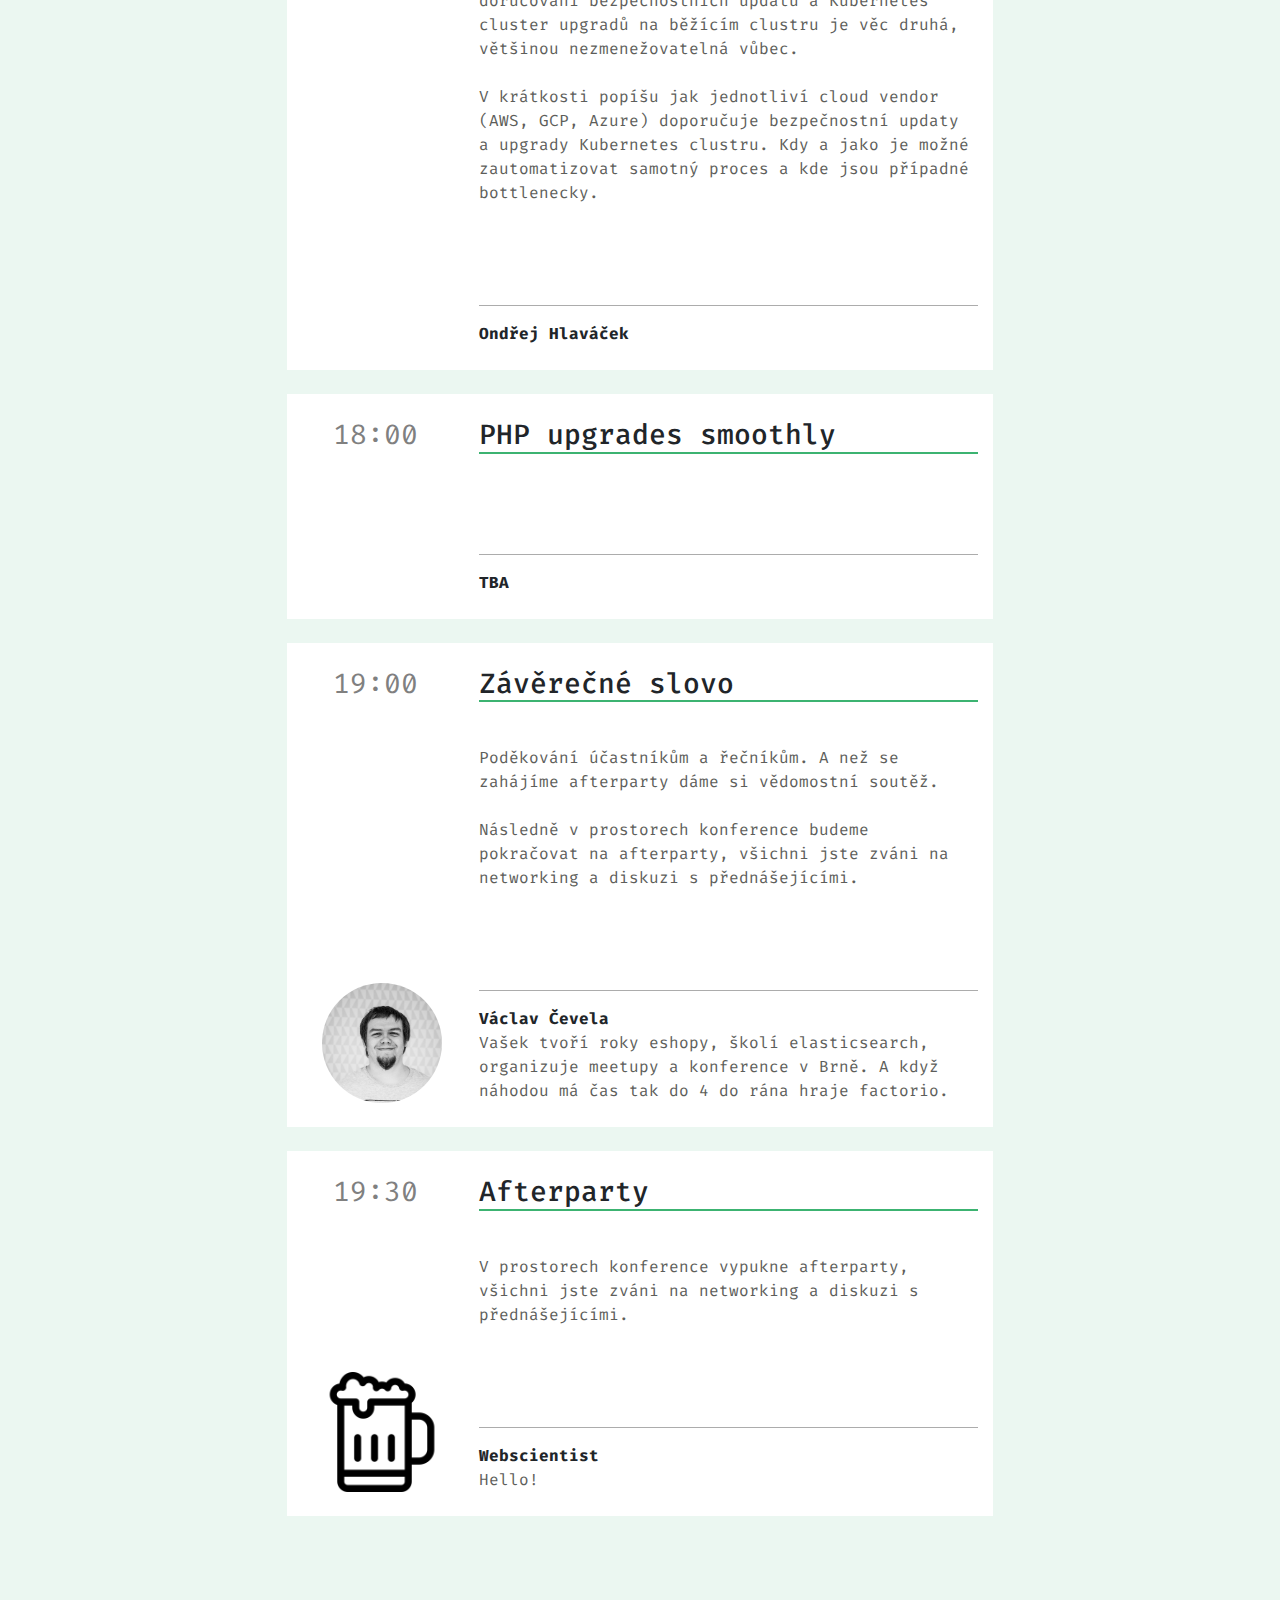
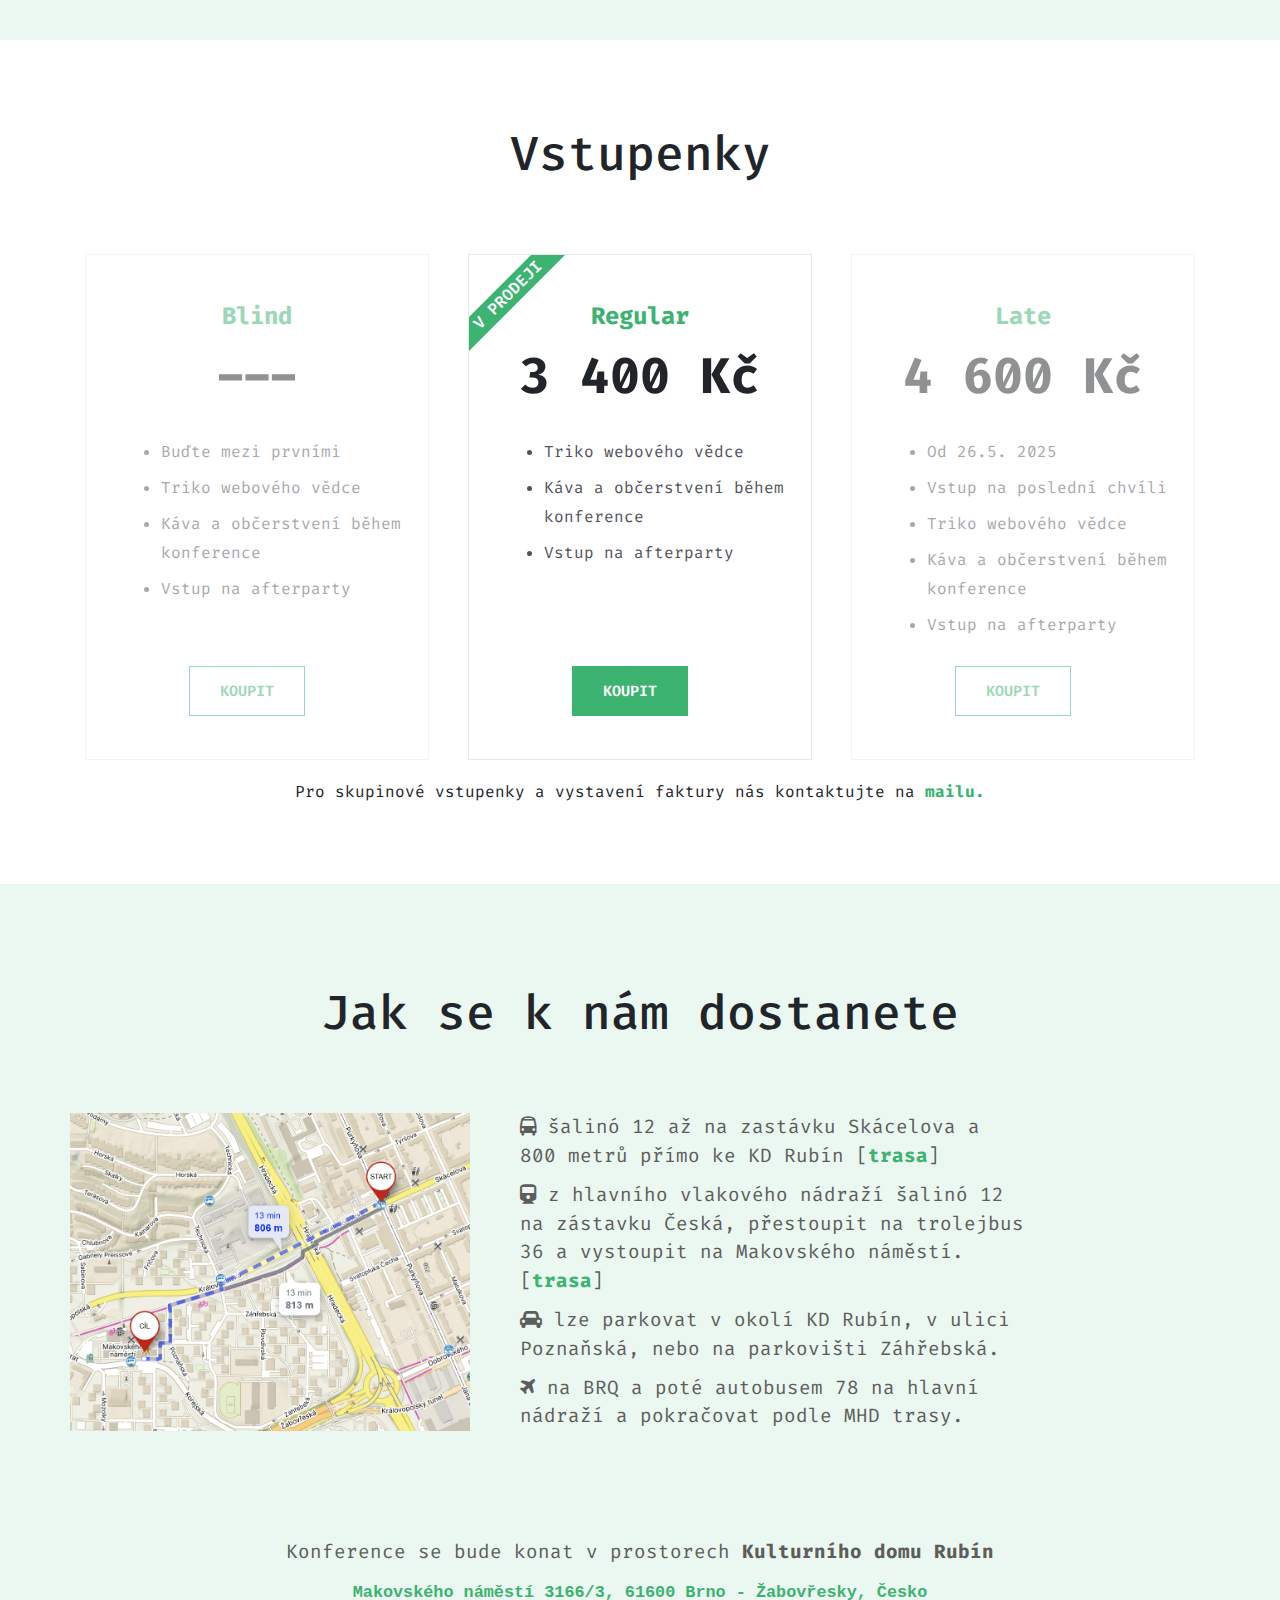
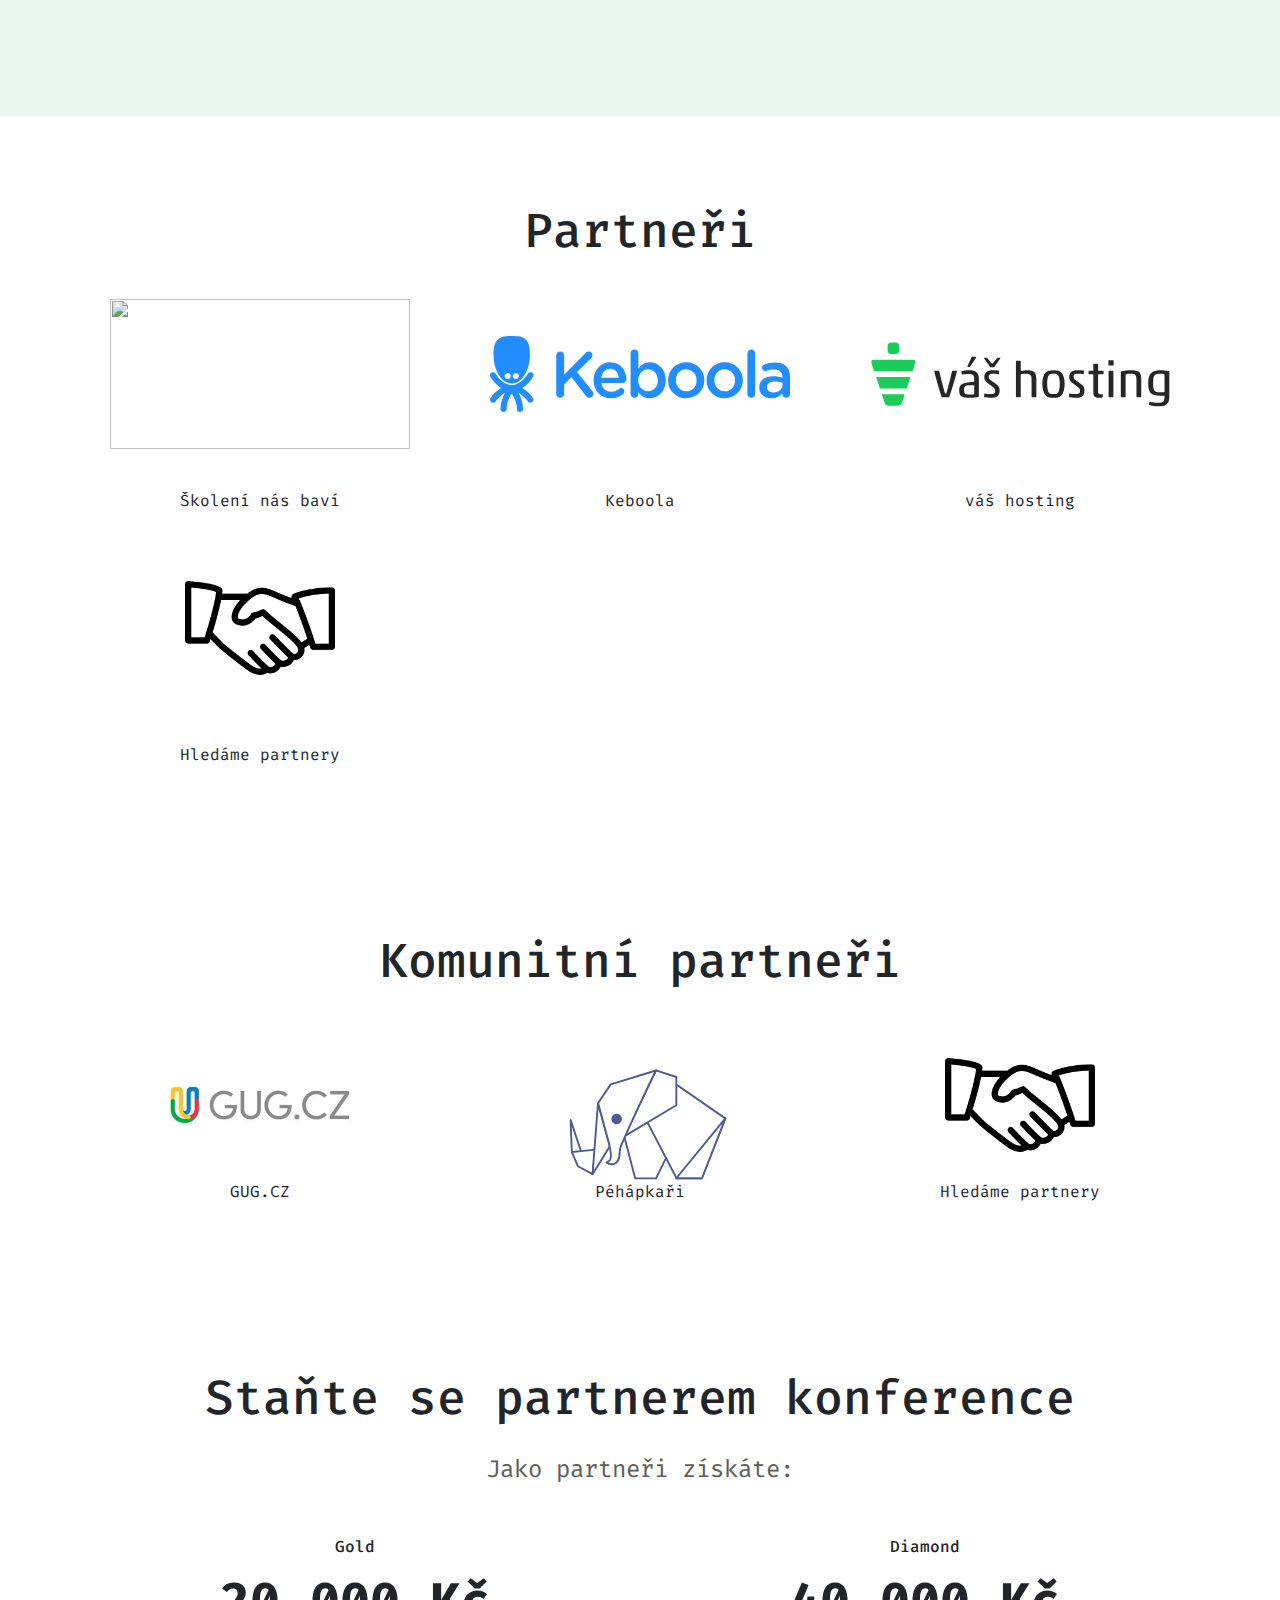
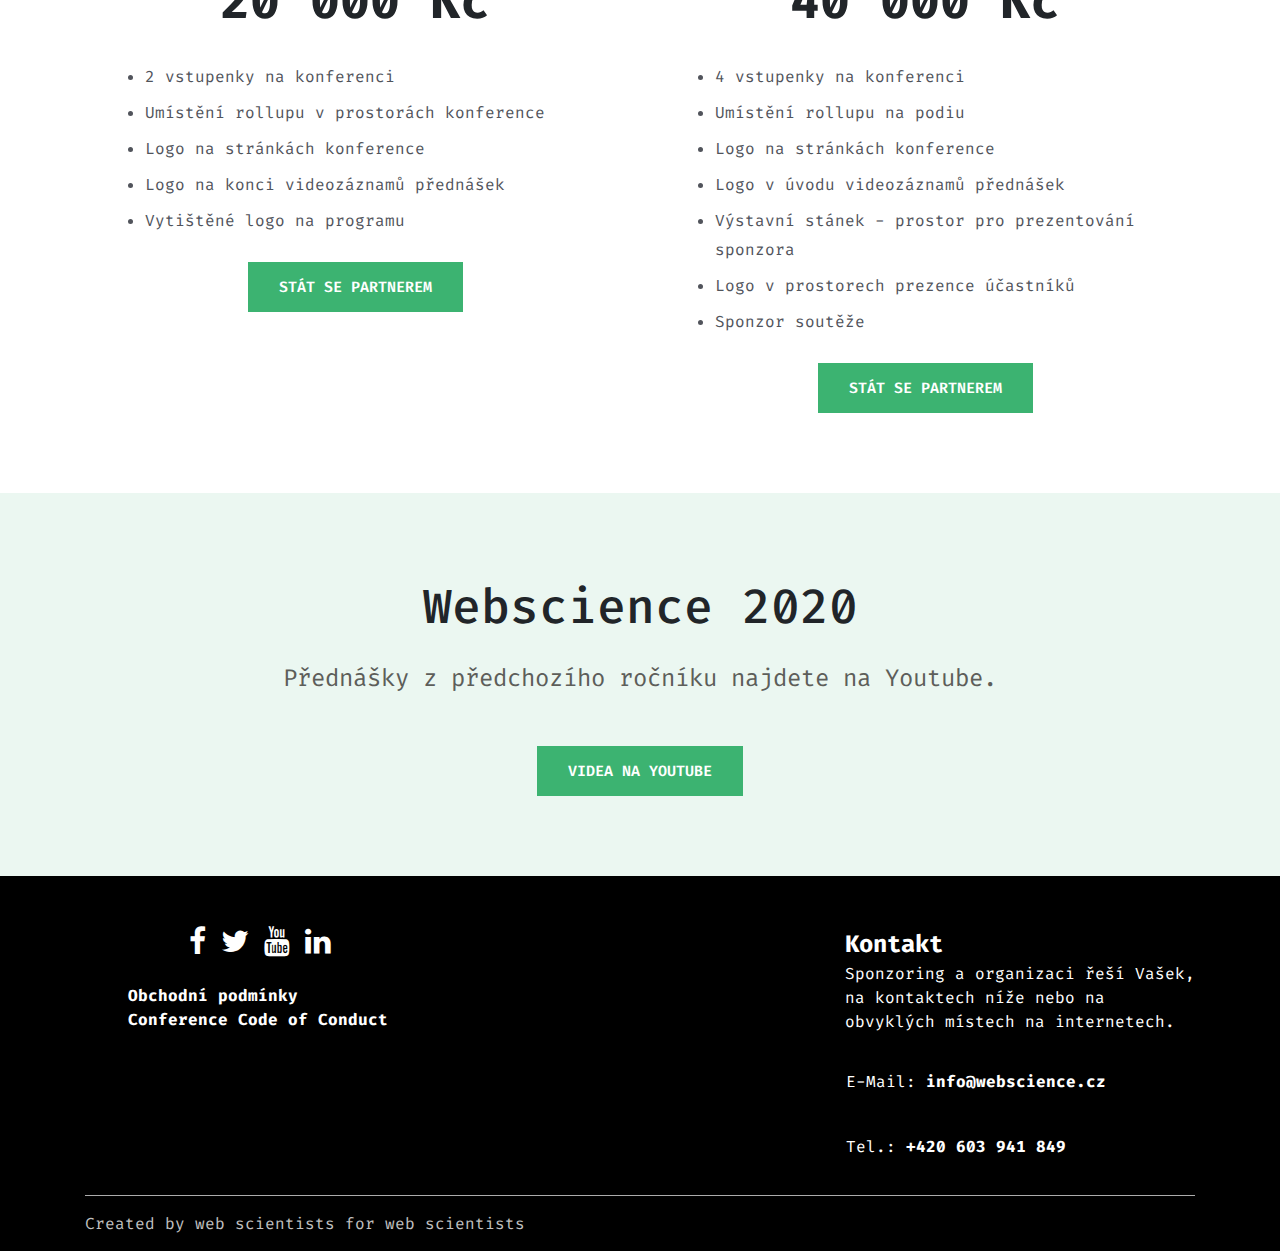
==== commit df23e504: "jan update" ====
--- a/index.html
+++ b/index.html
@@ -203,7 +203,14 @@
                     </p>
                     <hr>
                     <b>Jan Novotný</b>
-                    <p></p>
+                    <p>
+                        Honza se v posledních letech zaměřuje na webový frontend. Ve firmě Oriflame Software řídí vývoj
+                        platformy pro webovou část e-commerce systému pro švédský Oriflame. Když nesedí za monitorem,
+                        tak ho potkáte makat na domě nebo vykukovat zpoza dungeon master screenu.
+                    </p>
+                    <p>
+                        <a href="https://www.linkedin.com/in/jan-novotn%C3%BD-aba4601b7/"><i class="fa fa-linkedin" style="font-size:30px;"></i></a>
+                    </p>
                 </div>
             </div>
             <div class="program-box">
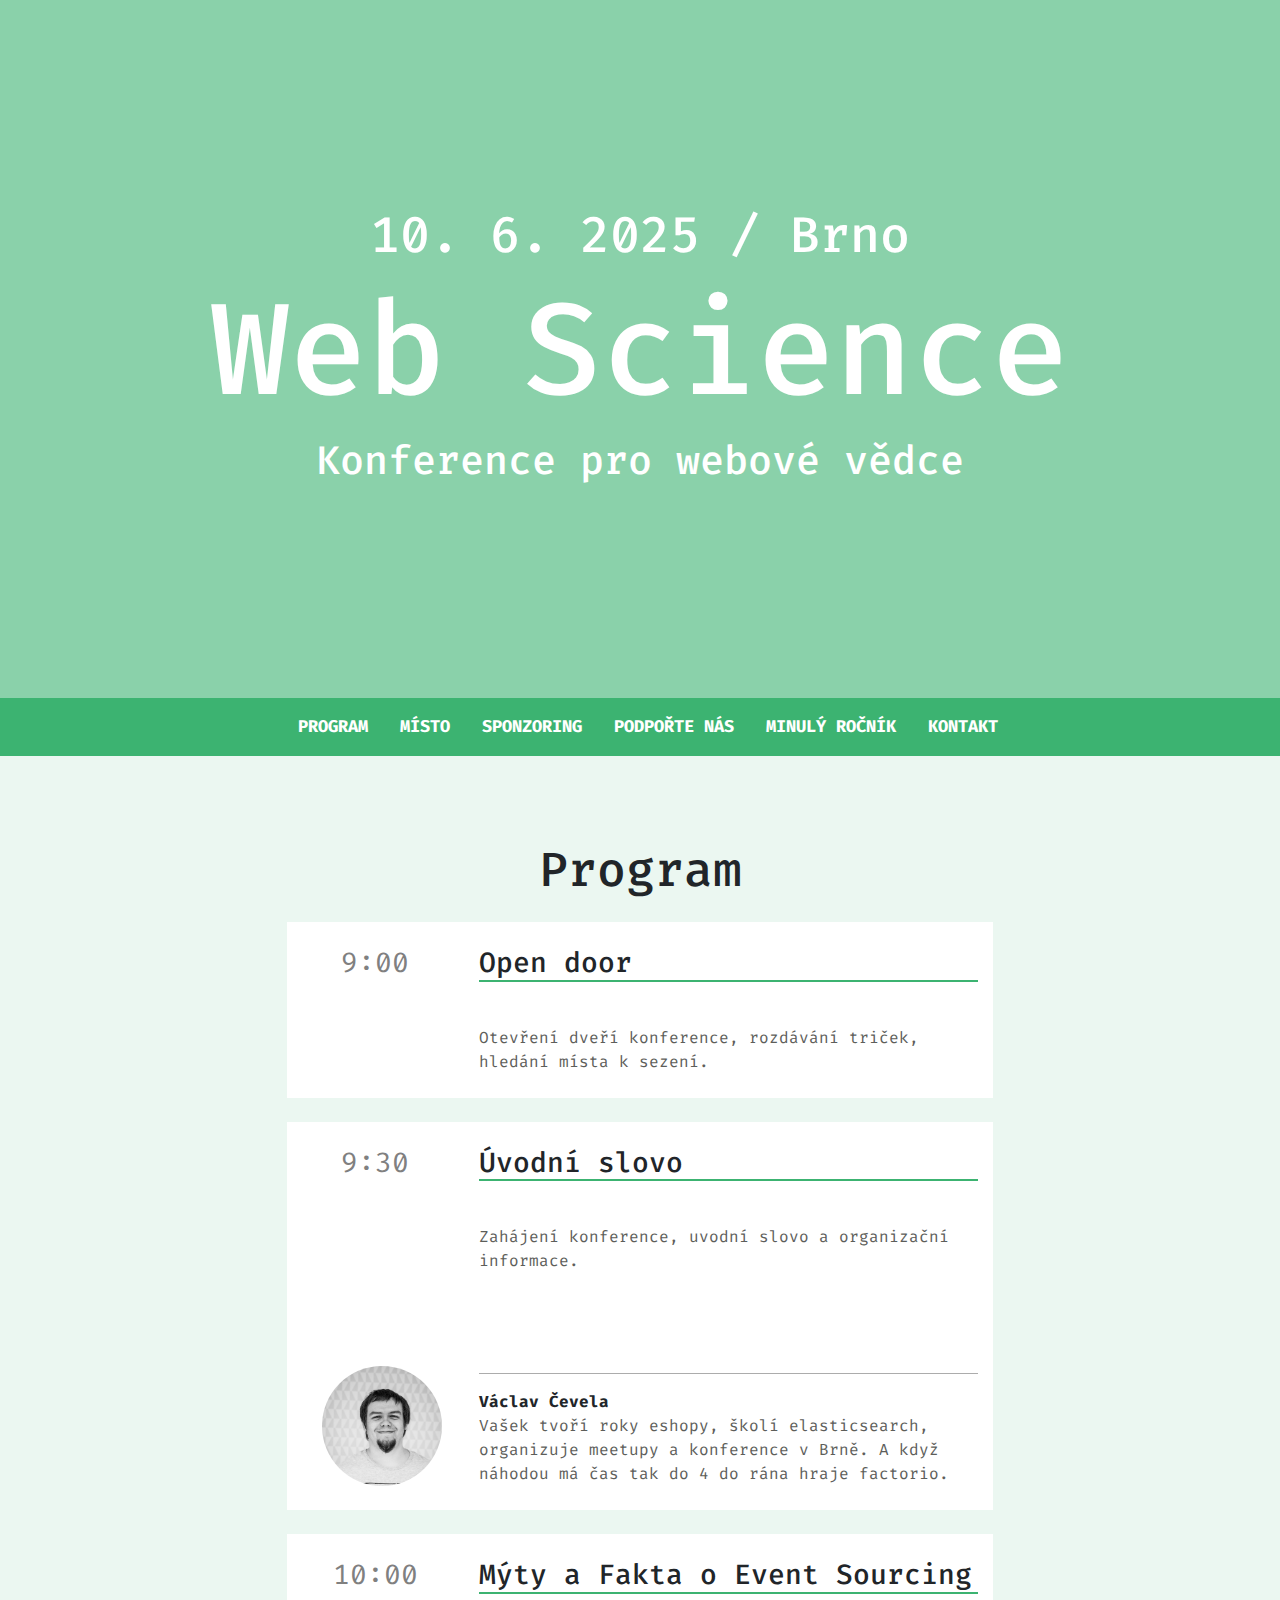
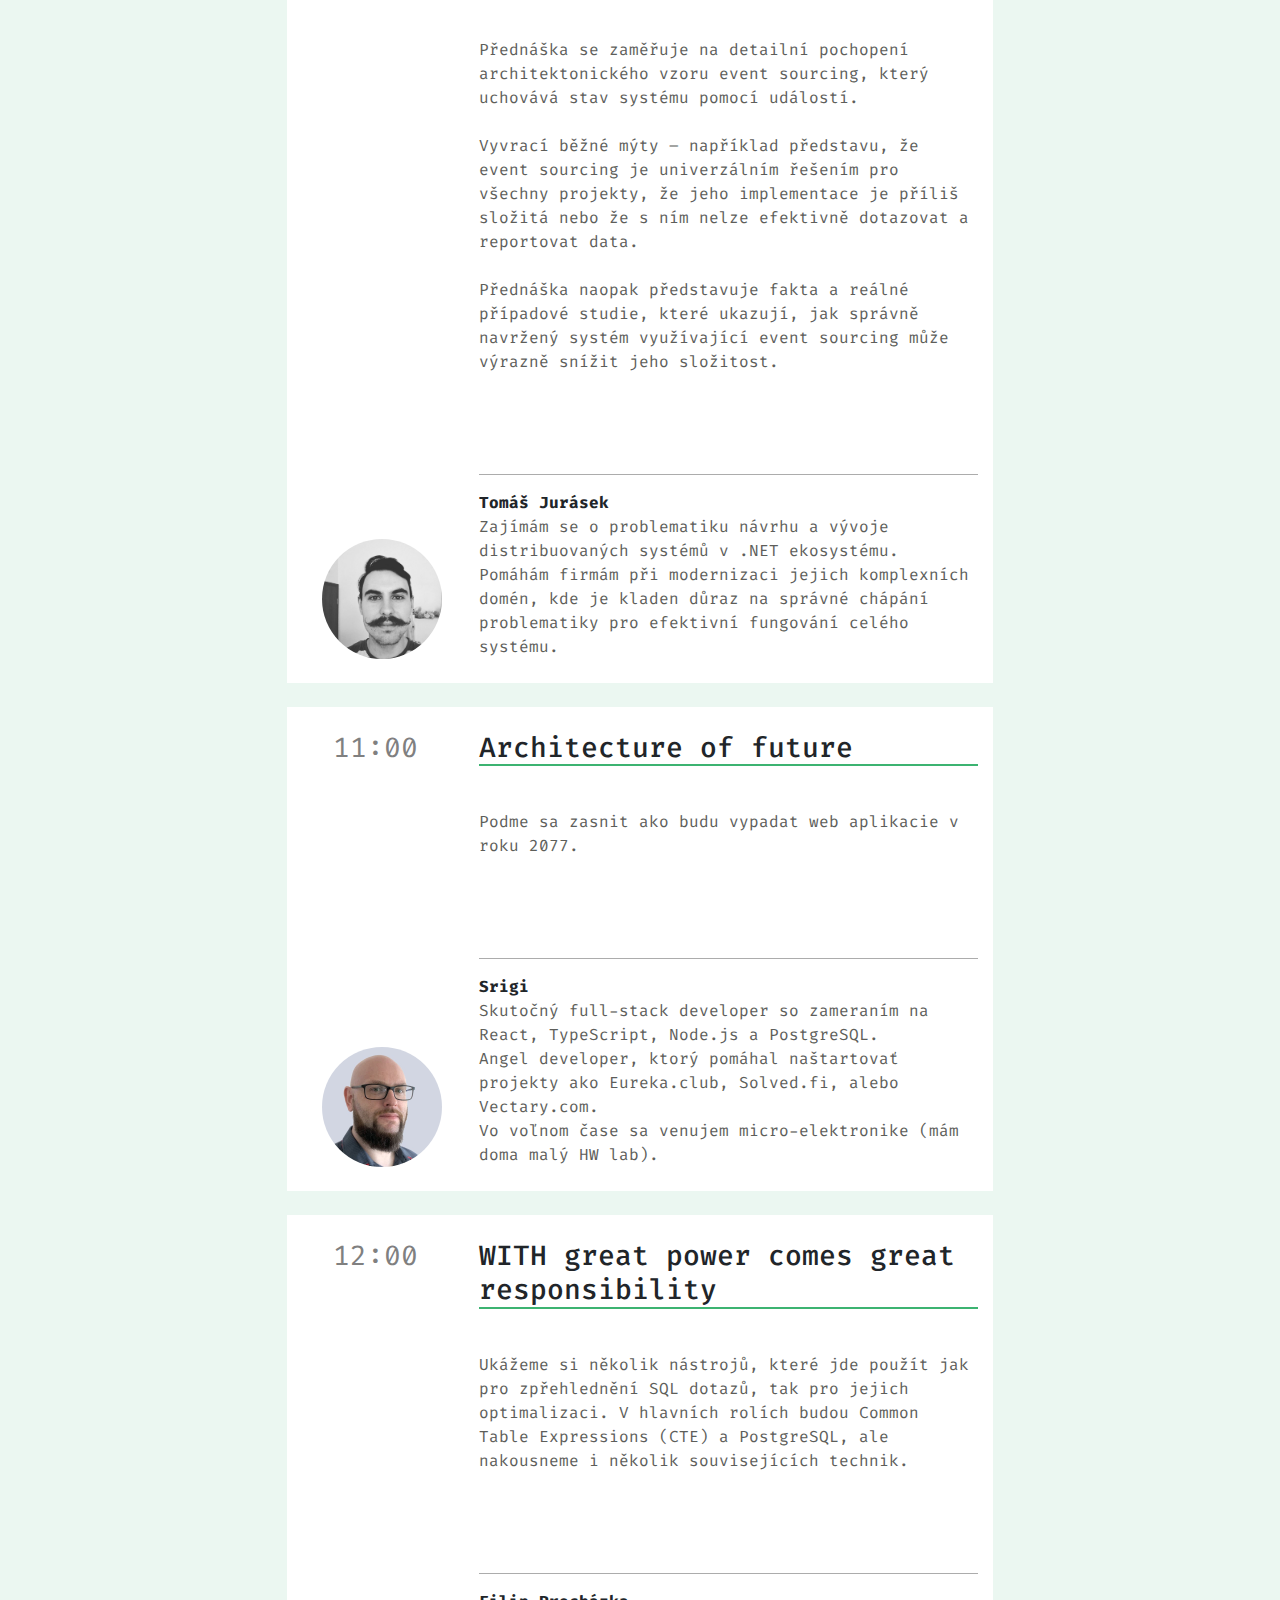
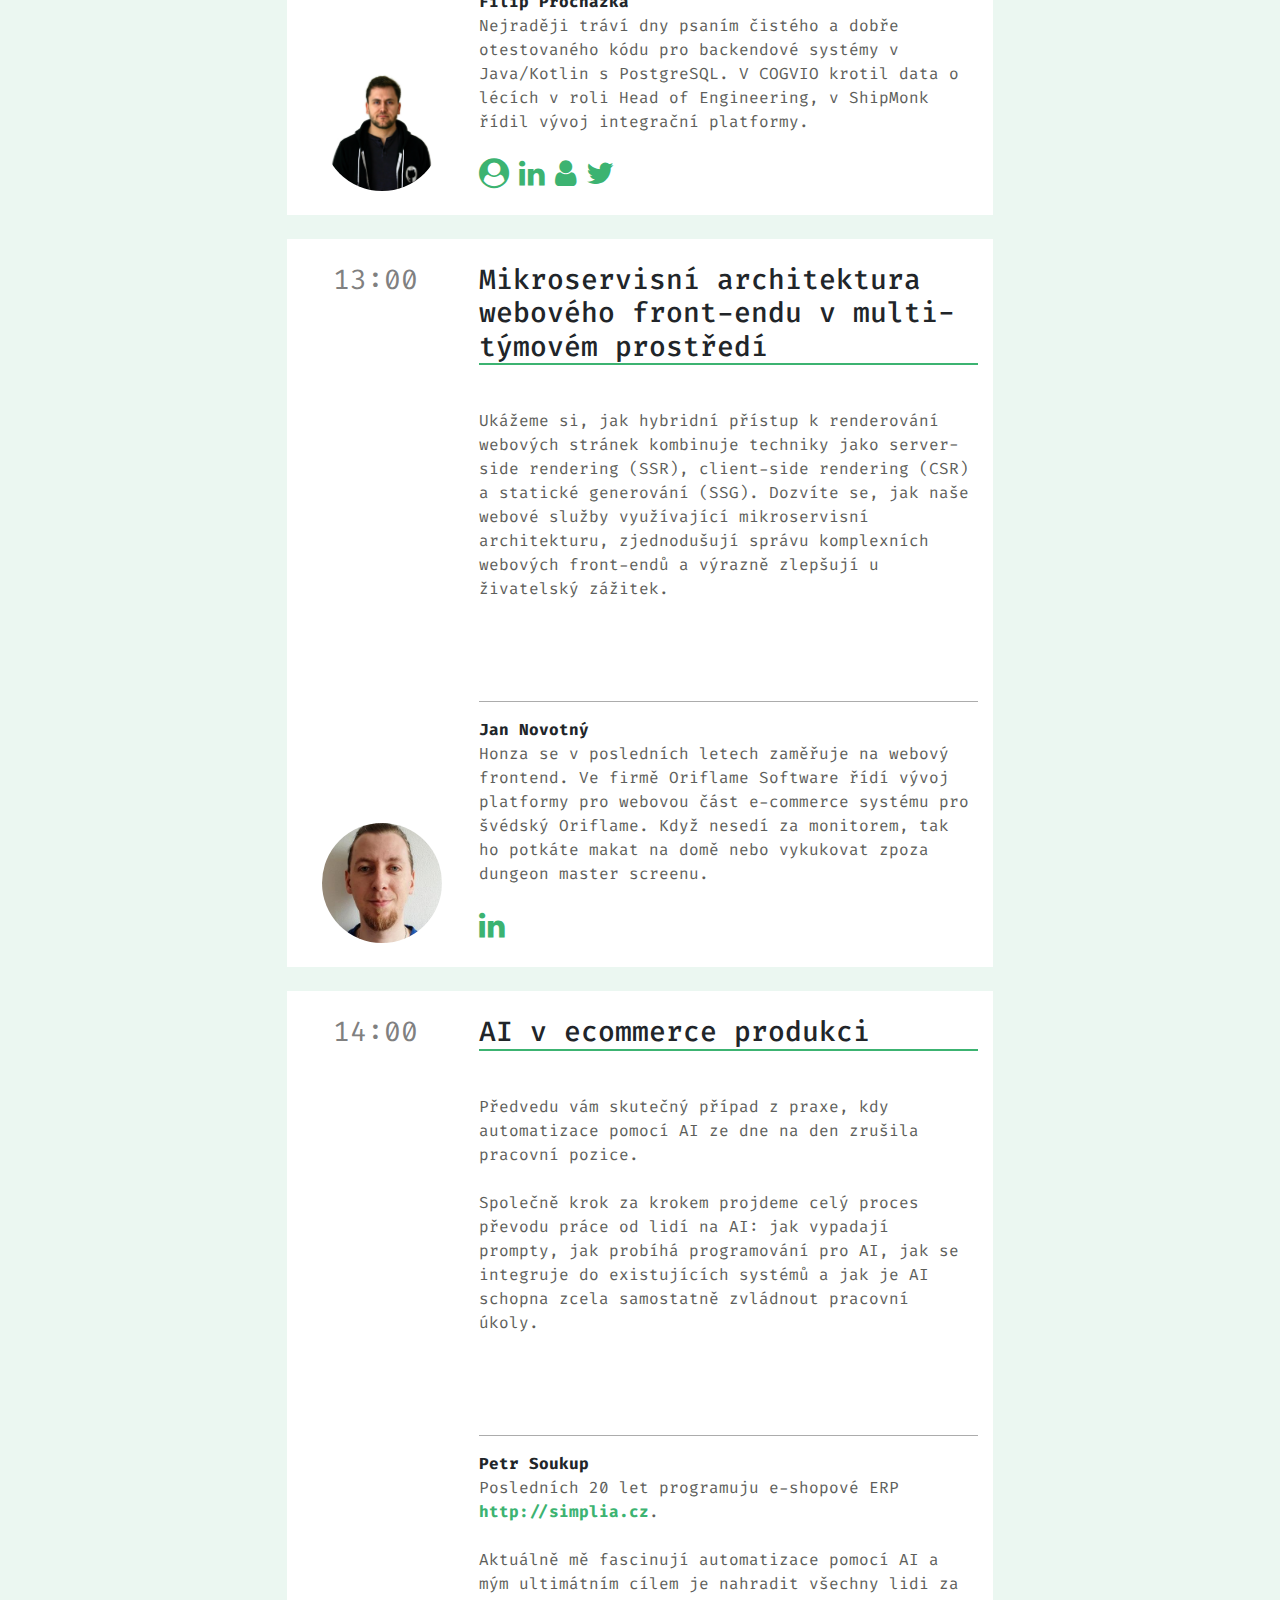
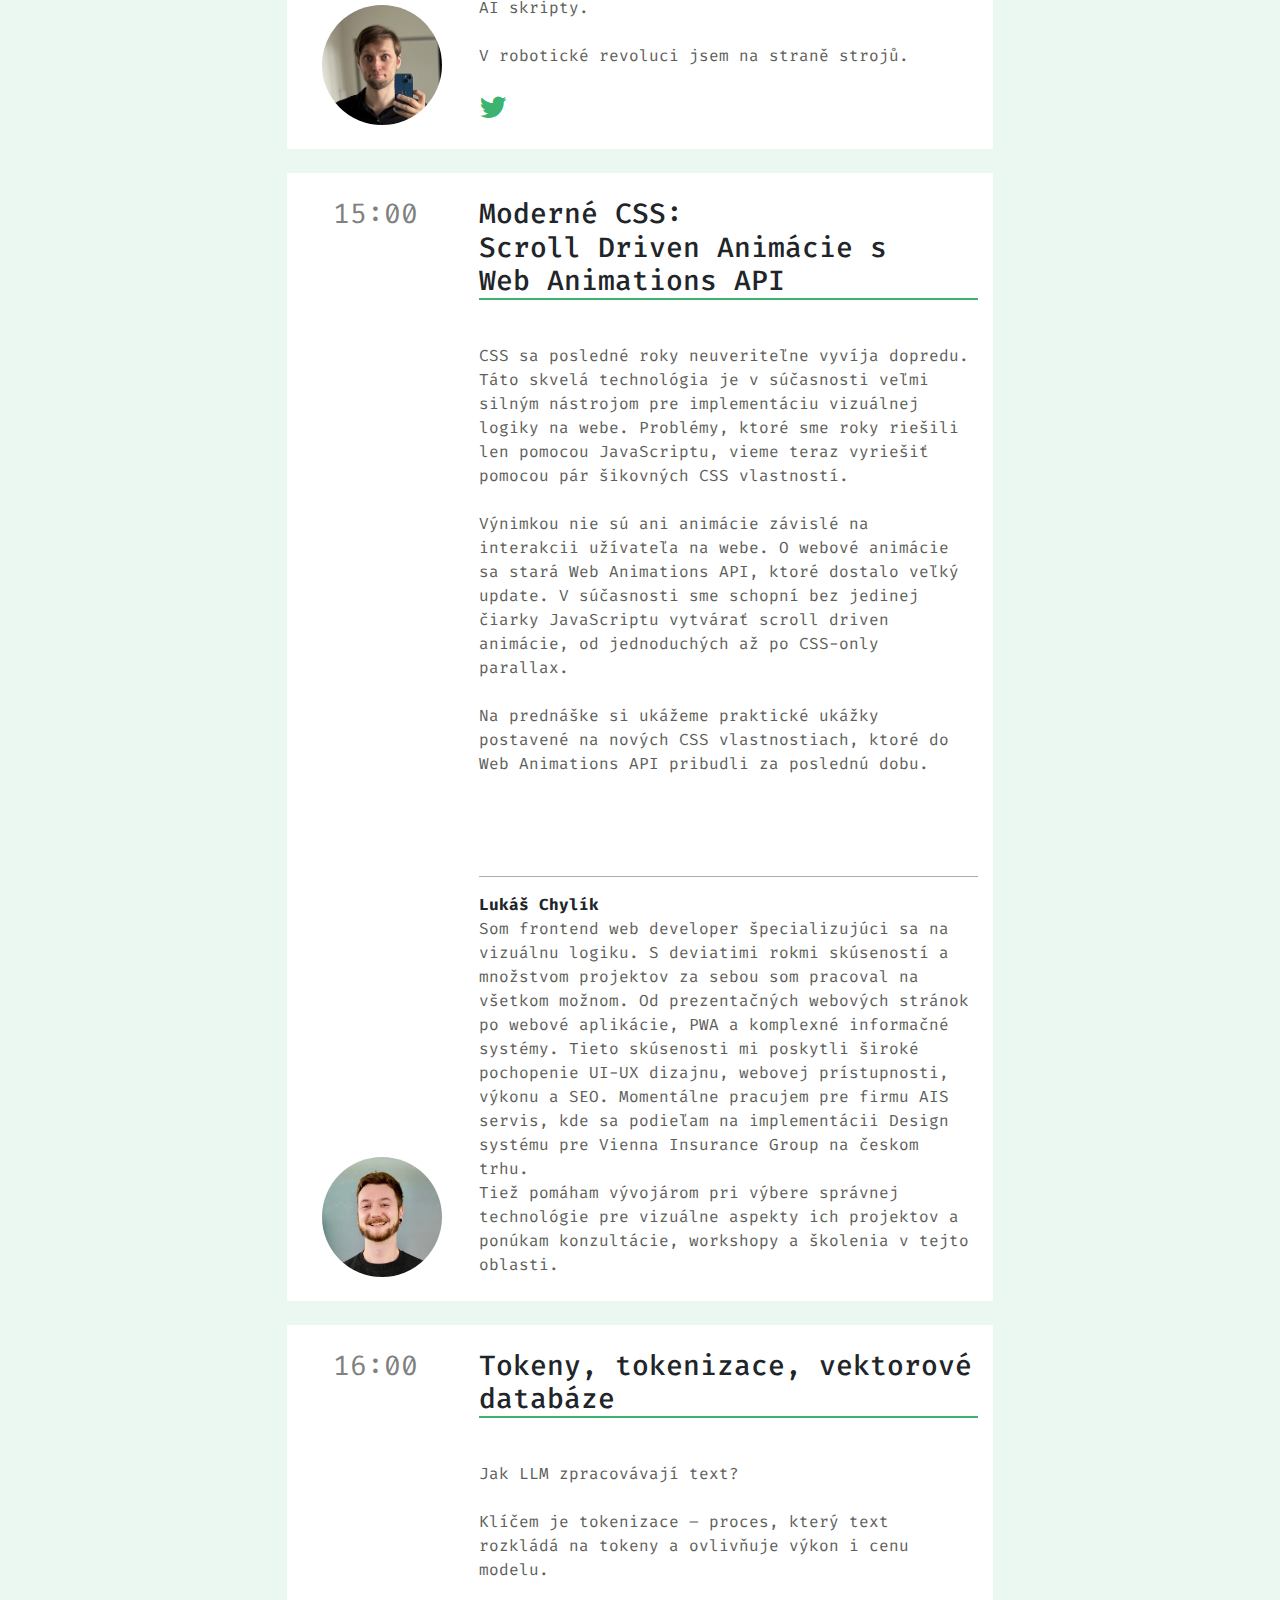
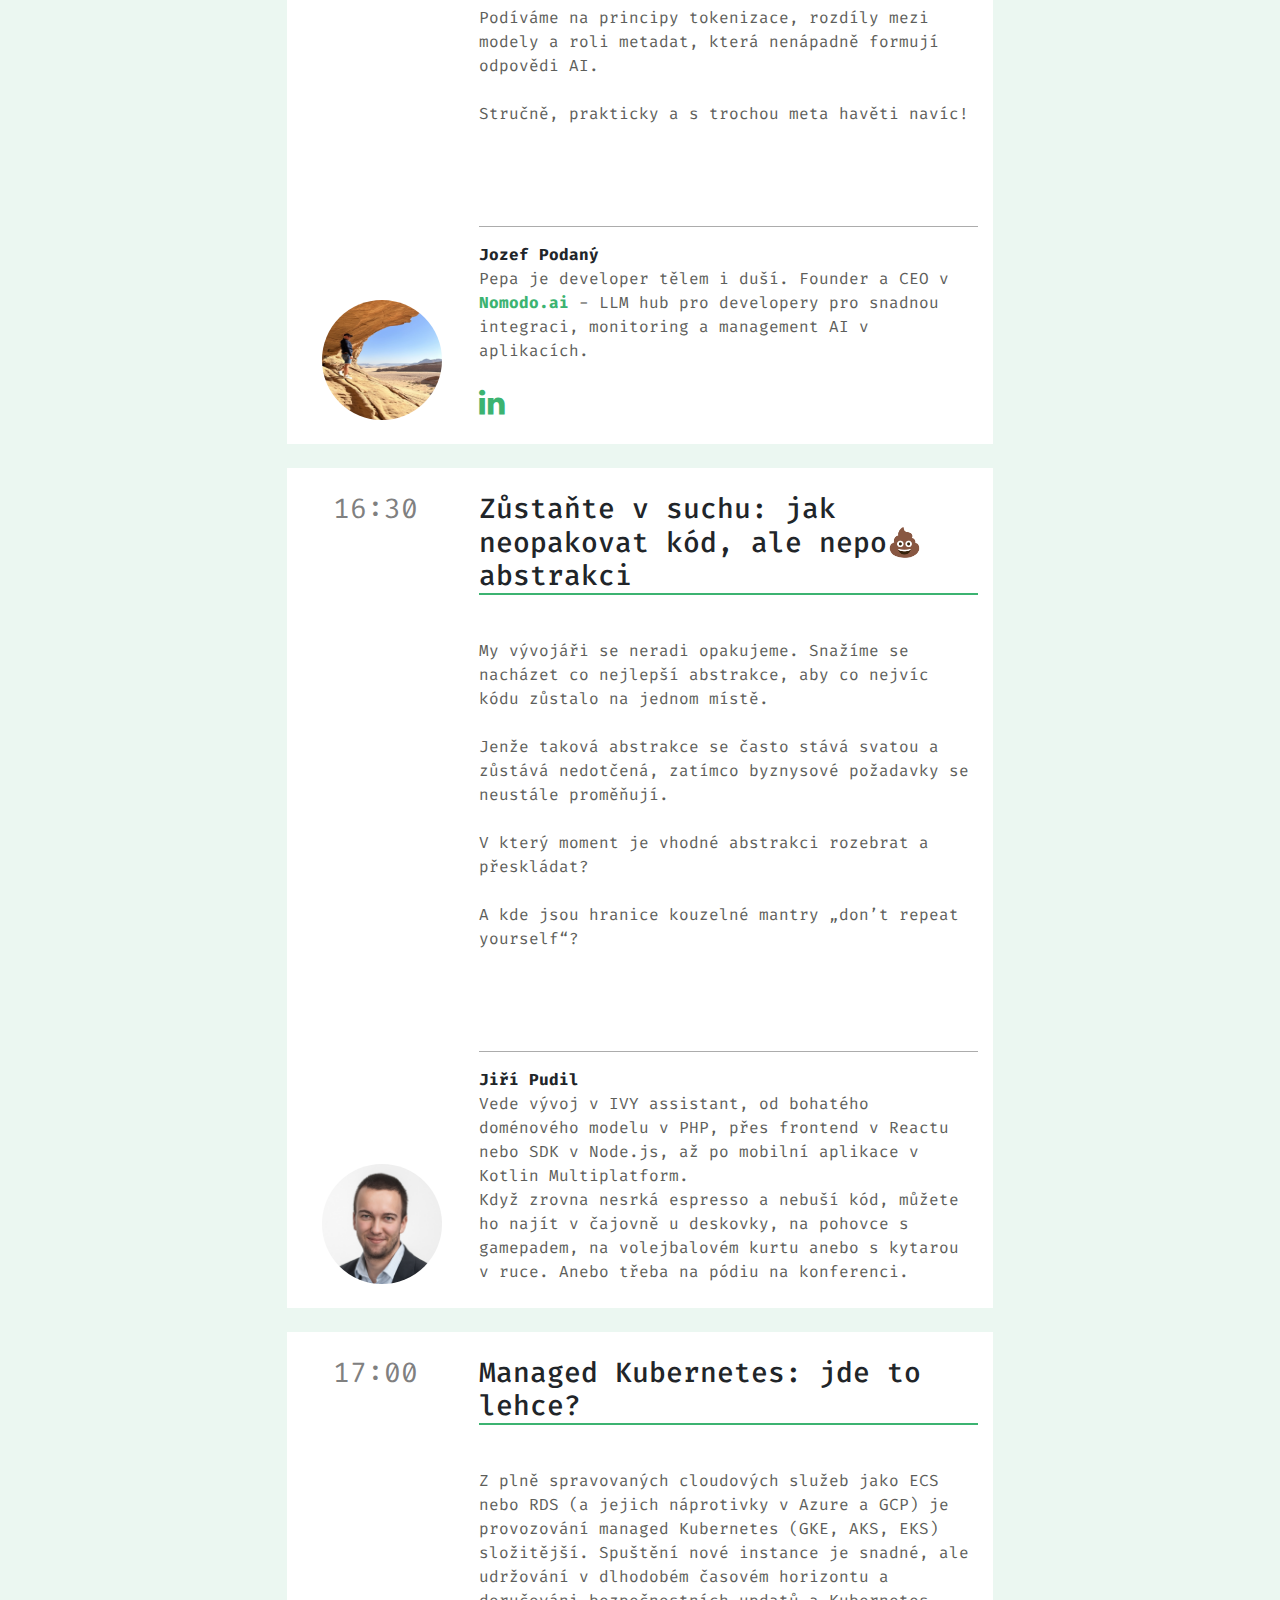
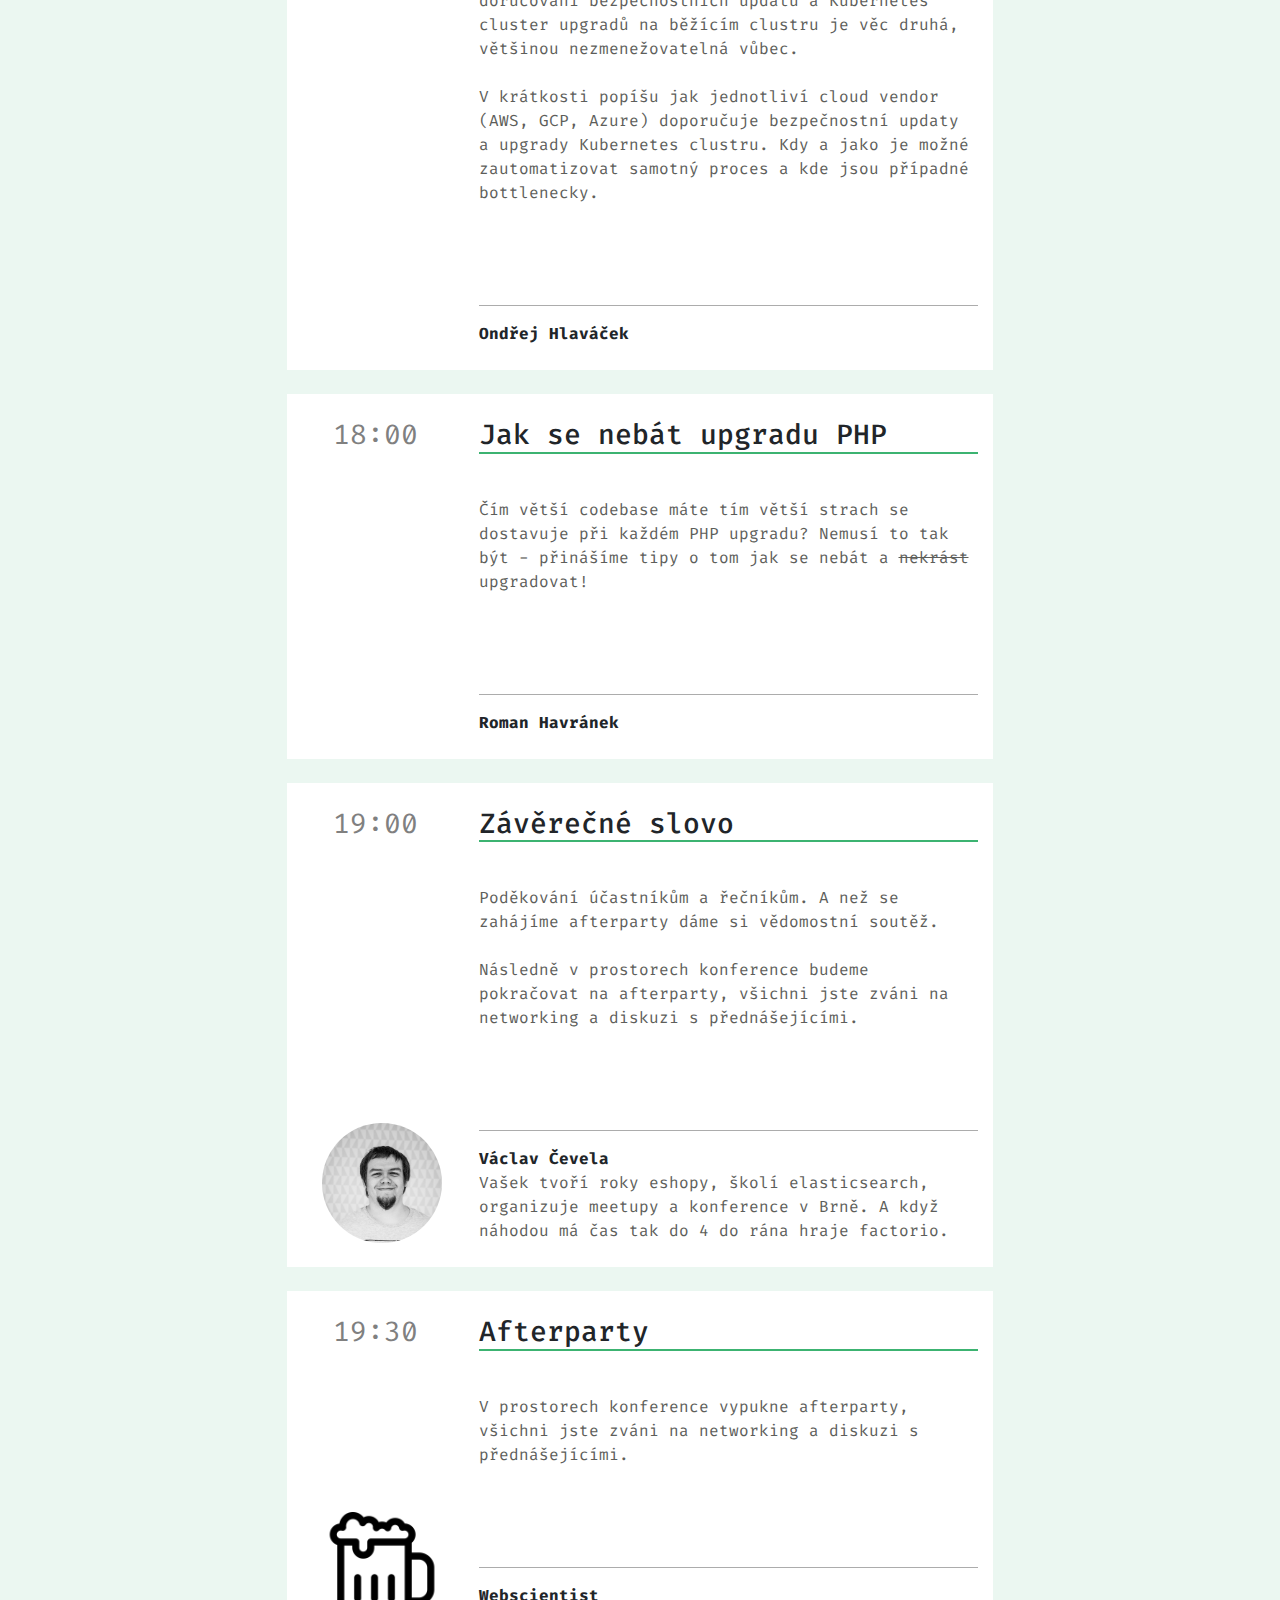
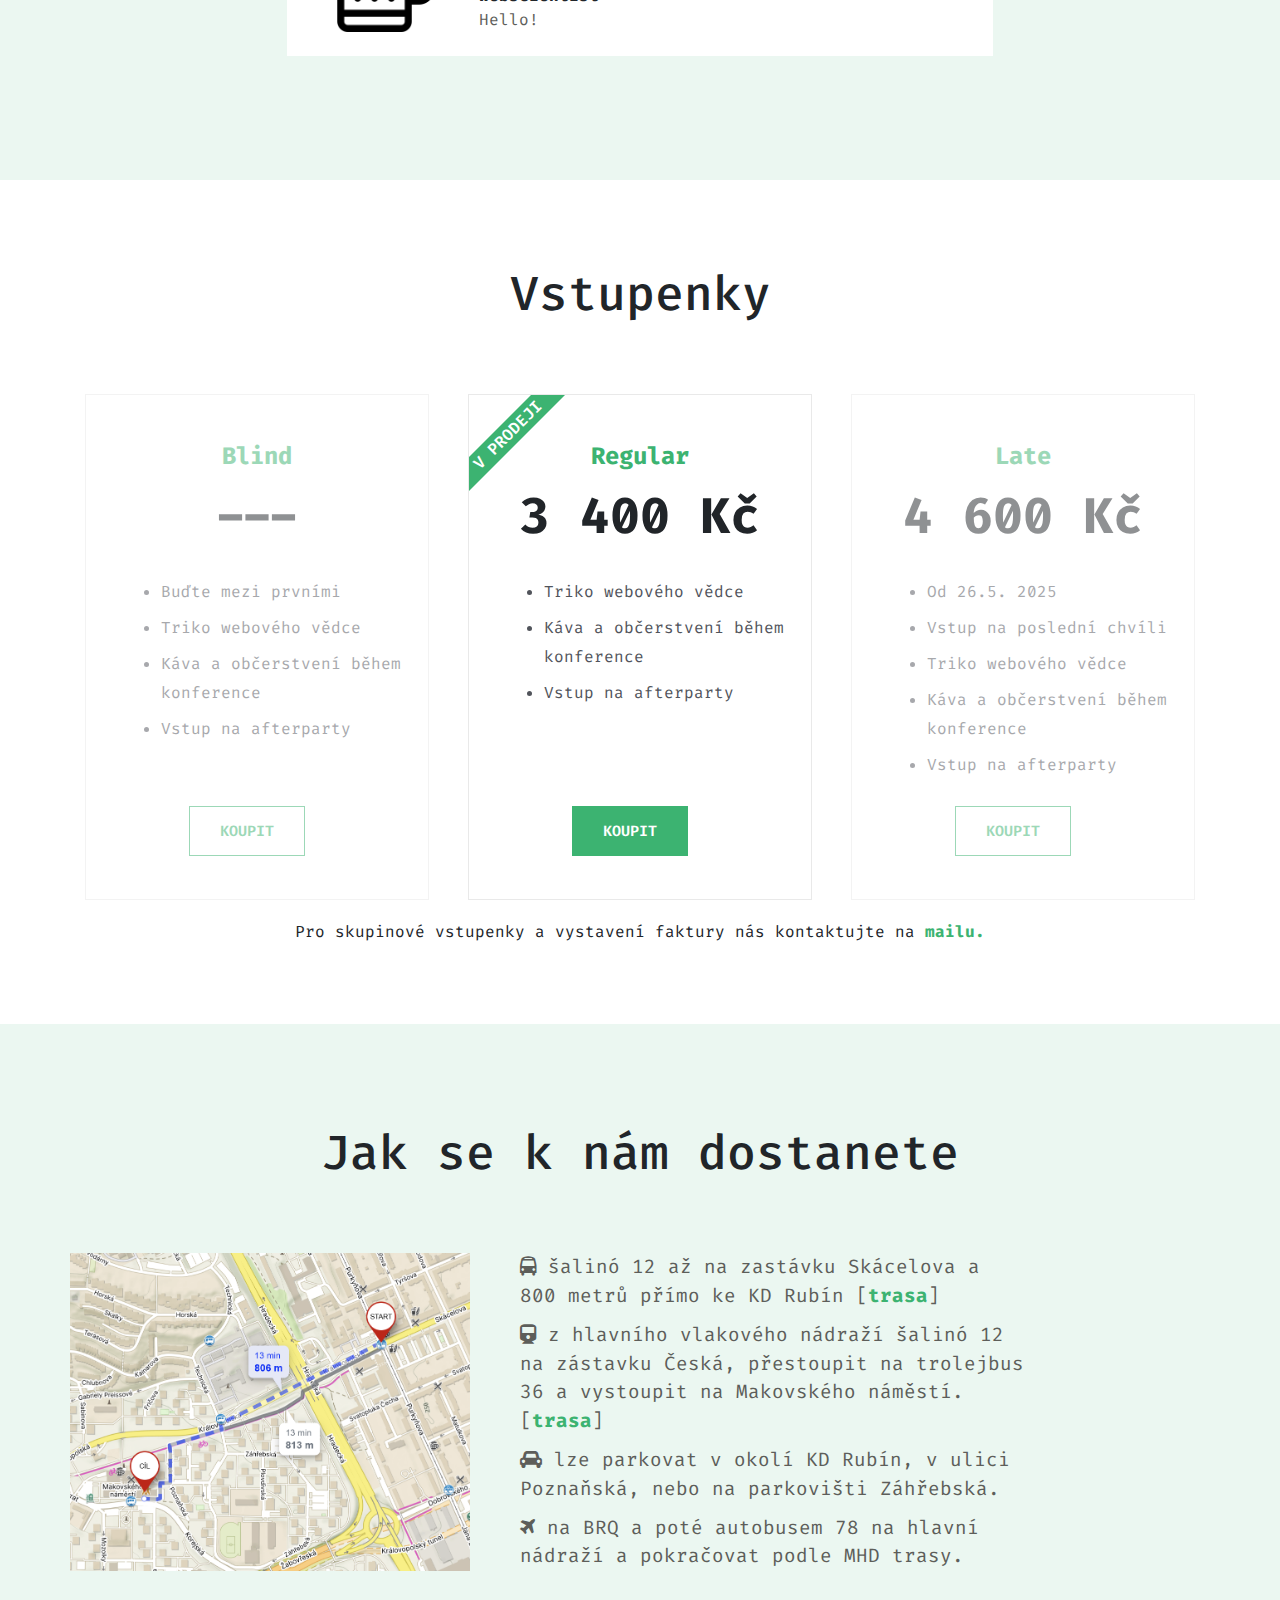
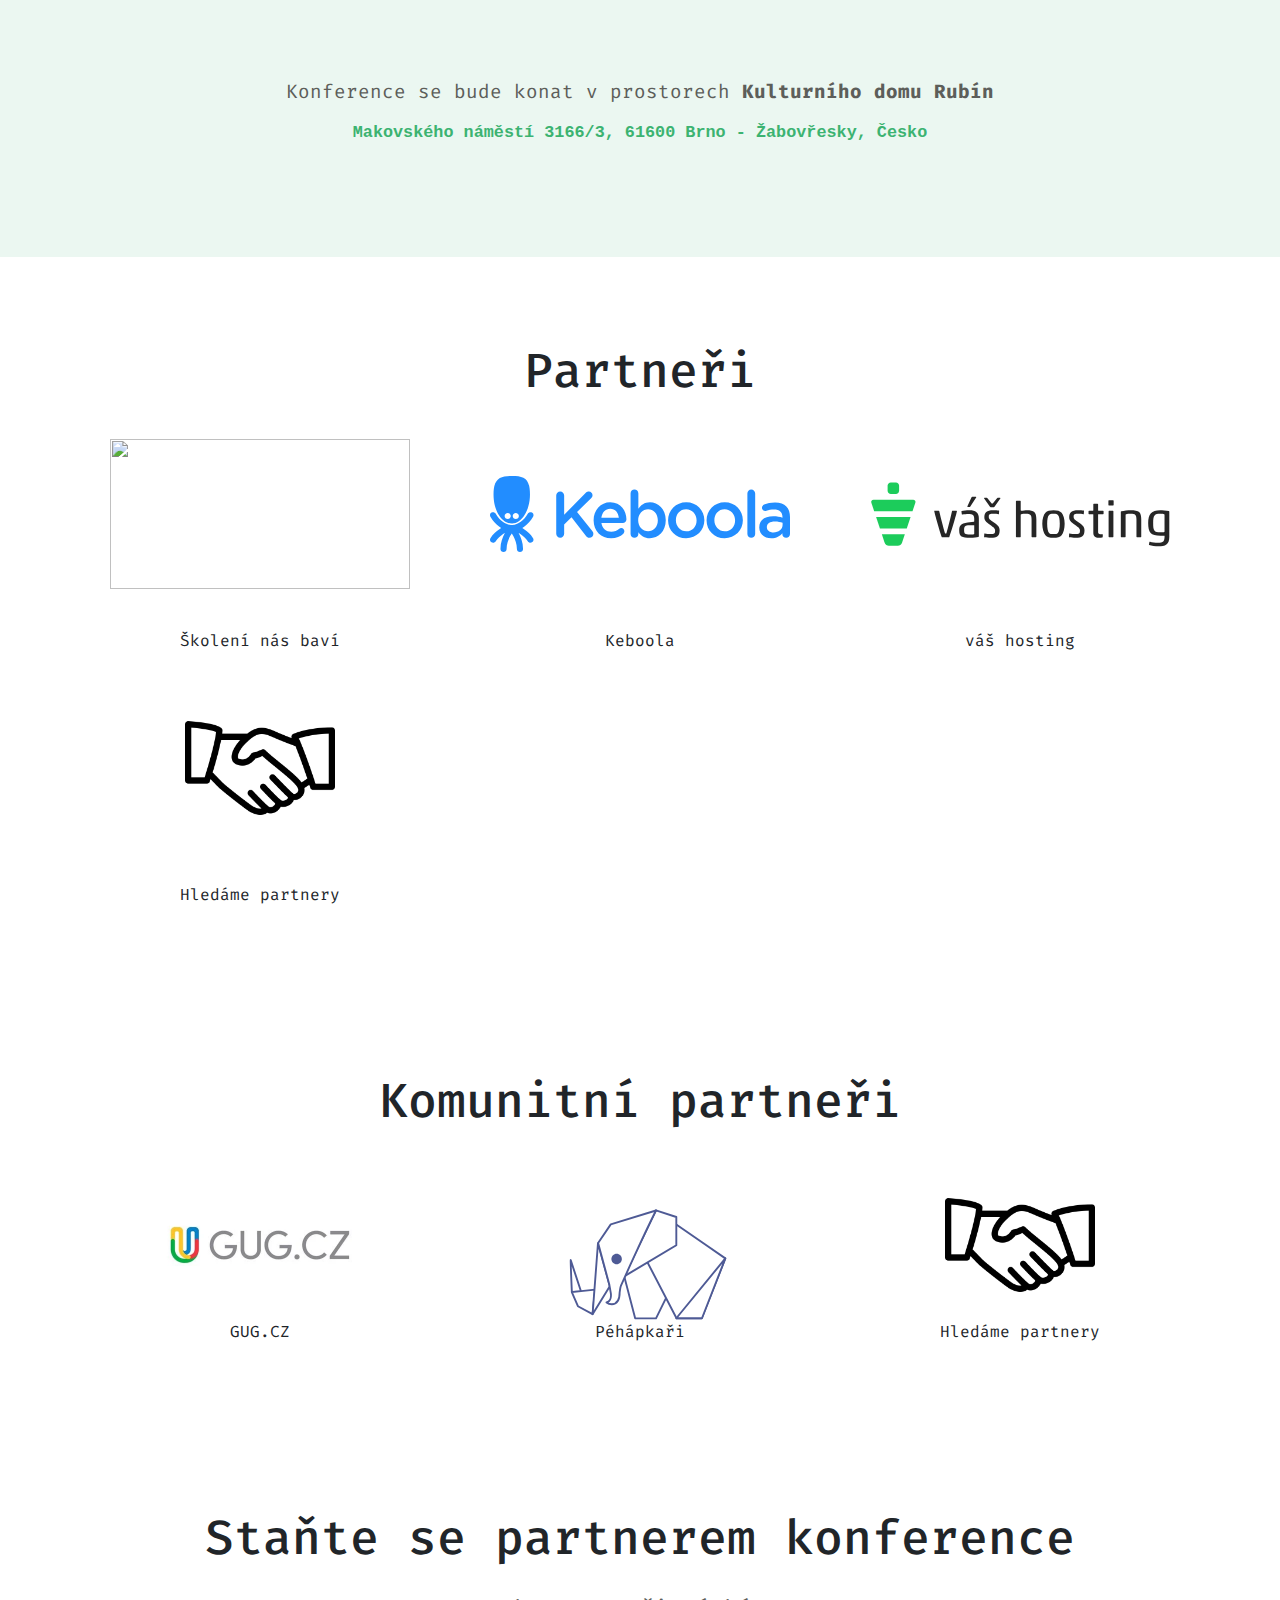
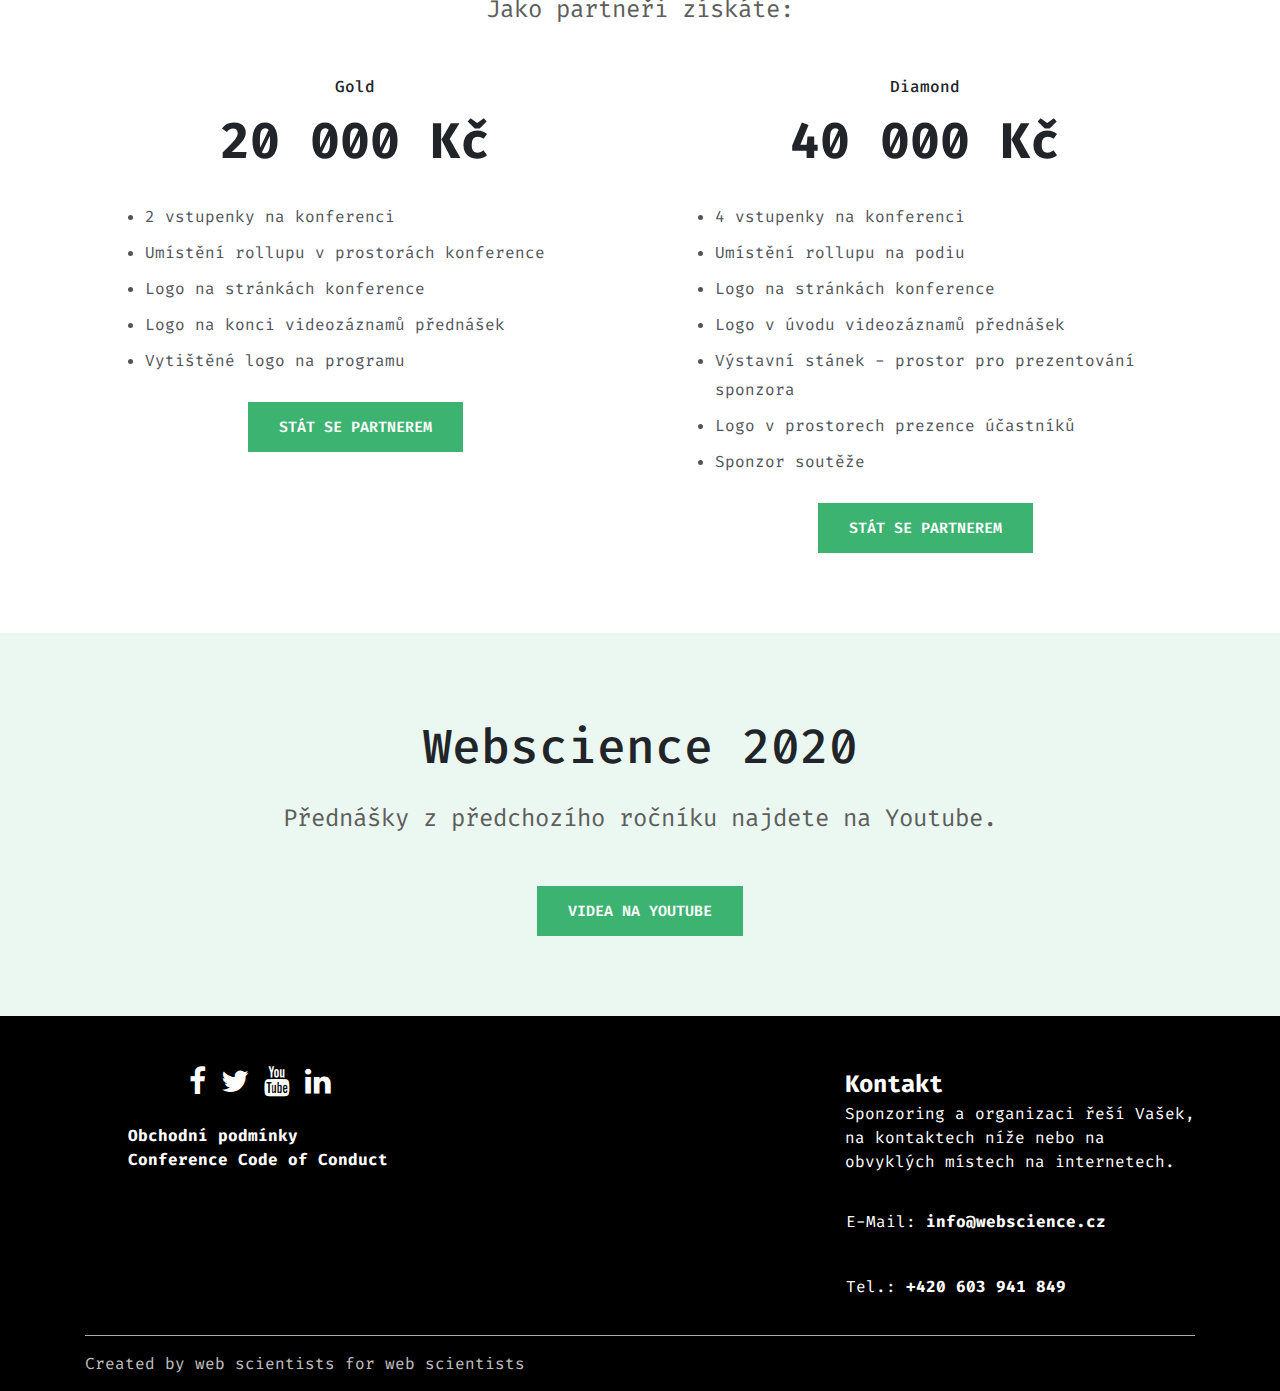
==== commit a9ac30f2: "Roman update" ====
--- a/index.html
+++ b/index.html
@@ -360,10 +360,13 @@
                 </div>
 
                 <div class="program-text">
-                    <h3 class="program-name">PHP upgrades smoothly</h3>
-<!--                    <p class="program-description">TBA</p>-->
-                    <hr>
-                    <b>TBA</b>
+                    <h3 class="program-name">Jak se nebát upgradu PHP</h3>
+                    <p class="program-description">
+                        Čím větší codebase máte tím větší strach se dostavuje při každém PHP upgradu?
+                        Nemusí to tak být - přinášíme tipy o tom jak se nebát a <del>nekrást</del> upgradovat!
+                    </p>
+                    <hr>
+                    <b>Roman Havránek</b>
                     <p></p>
                 </div>
             </div>
